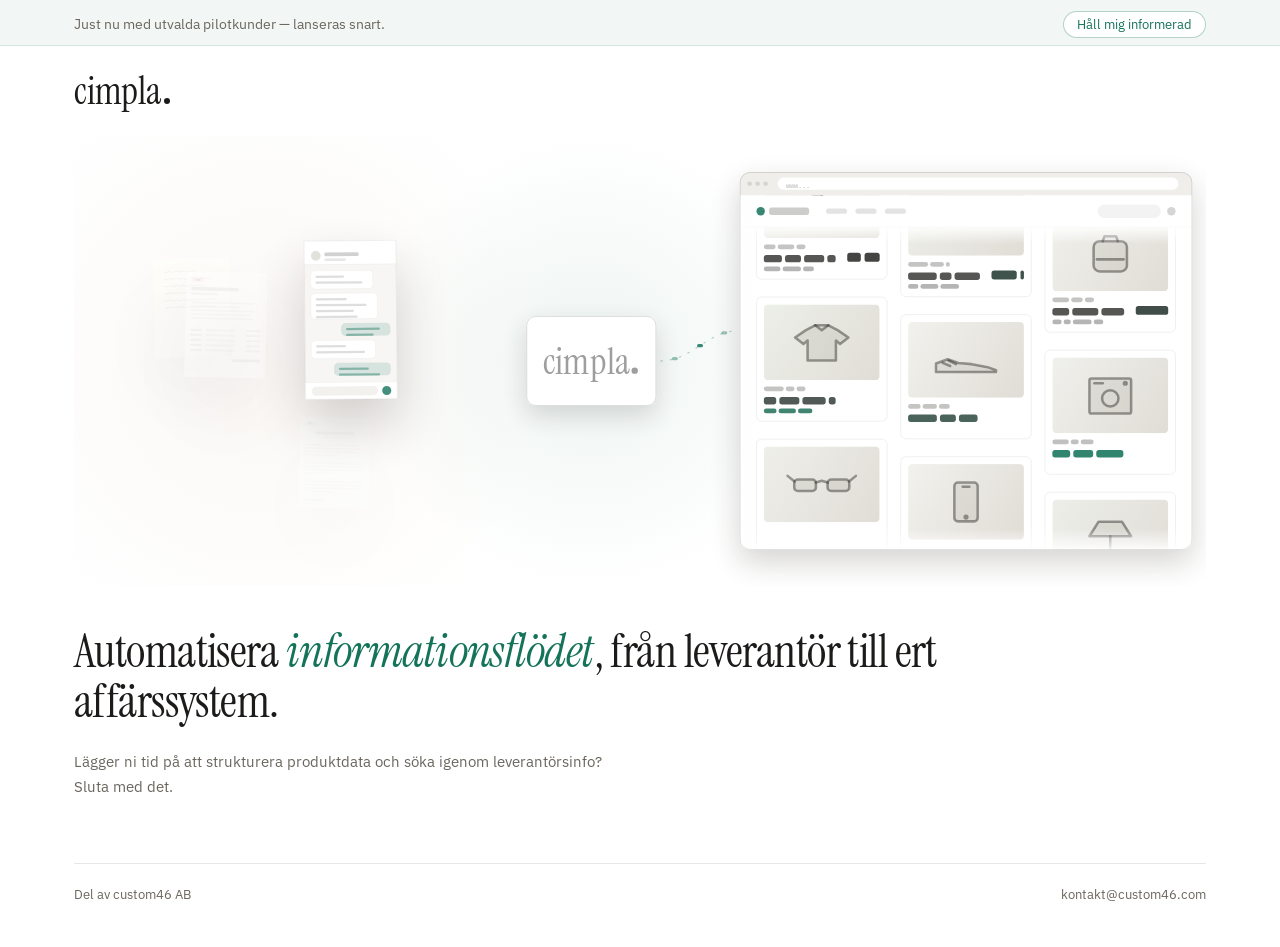
==== index.html @ 48baf06d "Underrubriken 10 % mindre 17 -> 15,3 px. Regeln ligger på p, men dialogrutans texter har egna storle" ====
<!doctype html>
<html lang="sv">
<head>
<meta charset="utf-8">
<meta name="viewport" content="width=device-width, initial-scale=1">
<title>cimpla</title>
<meta name="description" content="cimpla automatiserar informationsflödet, från leverantör till ert affärssystem. Del av custom46 AB.">
<link rel="canonical" href="https://cimpla.se/">
<link rel="icon" href="favicon.svg" type="image/svg+xml">
<meta name="theme-color" content="#15735A">
<meta property="og:type" content="website">
<meta property="og:site_name" content="cimpla">
<meta property="og:title" content="cimpla">
<meta property="og:description" content="Automatisera informationsflödet, från leverantör till ert affärssystem.">
<meta property="og:url" content="https://cimpla.se/">
<meta property="og:image" content="https://cimpla.se/og.png">
<meta property="og:image:width" content="1200">
<meta property="og:image:height" content="630">
<meta name="twitter:card" content="summary_large_image">
<link rel="stylesheet" href="fonts.css">
<script>
  // en omladdning ska borja hogst upp, inte dar man rakade sta
  if('scrollRestoration' in history) history.scrollRestoration='manual';
  addEventListener('load',function(){ scrollTo(0,0); });
</script>
<style>
  :root{ --ink:#1C1B19; --muted:#6B665E; --green:#15735A; }
  *{box-sizing:border-box}
  body{margin:0;background:#fff;color:var(--ink);
    font-family:"IBM Plex Sans",-apple-system,BlinkMacSystemFont,"Segoe UI",Helvetica,Arial,sans-serif;
    -webkit-font-smoothing:antialiased}
  .wrap{max-width:1180px;margin:0 auto;padding:0 24px}
  nav{display:flex;align-items:baseline;gap:10px;padding:26px 0;font-size:14px}
  nav .dot{display:inline-block;width:6px;height:6px;border-radius:50%;
    background:currentColor;margin-left:3px;vertical-align:baseline}
  nav .name{font-family:"Instrument Serif",Georgia,serif;font-weight:400;
    font-size:38px;letter-spacing:-.005em;line-height:1;
    white-space:nowrap}   /* punkten far aldrig hamna pa egen rad */
  .band{position:relative;width:100%;height:clamp(340px,50vh,540px)}
  canvas{display:block;width:100%;height:100%}
  .copy{padding:40px 0 64px;max-width:900px}
  footer{display:flex;flex-wrap:wrap;gap:12px 16px;align-items:baseline;
    border-top:1px solid rgba(28,27,25,.10);padding:22px 0 44px;
    font-size:13px;color:var(--muted)}
  footer a{color:var(--muted);text-decoration:none;margin-left:auto}
  footer a:hover{color:var(--ink)}
  h1{font-family:"Instrument Serif",Georgia,serif;font-weight:400;
    font-size:clamp(29px,4.3vw,47px);line-height:1.08;letter-spacing:-.012em;margin:0 0 22px}
  h1 em{font-style:italic;color:var(--green)}
  p{margin:0;color:var(--muted);font-size:15.3px;line-height:1.65;max-width:560px}

  /* pilotbanner */
  .banner{background:rgba(21,115,90,.055);border-bottom:1px solid rgba(21,115,90,.13)}
  .banner-in{display:flex;align-items:center;gap:9px 14px;flex-wrap:wrap;
    padding-top:10.5px;padding-bottom:7px;font-size:13.5px;color:var(--muted)}
  .ghost{margin-left:auto;font:inherit;font-size:13px;line-height:1;cursor:pointer;
    border:1px solid rgba(21,115,90,.32);background:#fff;color:var(--green);
    padding:6px 13px;border-radius:999px;transition:background .15s,color .15s}
  .ghost:hover{background:var(--green);color:#fff;border-color:var(--green)}

  /* dialogruta */
  dialog{border:none;padding:0;border-radius:13px;color:var(--ink);
    width:min(430px,calc(100% - 32px));box-shadow:0 26px 70px rgba(40,34,26,.26)}
  dialog::backdrop{background:rgba(28,27,25,.40)}
  .modal{padding:28px}
  .modal h2{font-family:"Instrument Serif",Georgia,serif;font-weight:400;
    font-size:28px;line-height:1.15;margin:0 0 8px}
  .lede{font-size:14.5px;margin:0 0 20px}
  .field{margin:0 0 15px}
  .field label{display:block;font-size:13px;color:var(--muted);margin:0 0 6px}
  .field input,.field textarea{width:100%;font:inherit;font-size:15px;color:var(--ink);
    background:#fff;border:1px solid rgba(28,27,25,.20);border-radius:8px;padding:10px 12px}
  .field textarea{resize:vertical;min-height:86px}
  .field input:focus,.field textarea:focus{outline:none;border-color:var(--green);
    box-shadow:0 0 0 3px rgba(21,115,90,.13)}
  .actions{display:flex;align-items:center;gap:14px;margin-top:2px}
  .send{font:inherit;font-size:14.5px;line-height:1;cursor:pointer;border:none;
    background:var(--green);color:#fff;border-radius:999px;padding:12px 22px}
  .send[disabled]{opacity:.55;cursor:default}
  .cancel{font:inherit;font-size:14px;background:none;border:none;color:var(--muted);
    cursor:pointer;padding:6px}
  .cancel:hover{color:var(--ink)}
  .note{font-size:13px;line-height:1.55;color:var(--muted);margin:14px 0 0}
  .note a{color:var(--green)}
  .hp{position:absolute;left:-9999px;width:1px;height:1px;overflow:hidden}
  [hidden]{display:none !important}
</style>
</head>
<body>

<div class="banner">
  <div class="wrap banner-in">
    <span>Just nu med utvalda pilotkunder — lanseras snart.</span>
    <button type="button" class="ghost" data-open>Håll mig informerad</button>
  </div>
</div>

<div class="wrap">
  <nav><span class="name">cimpla<span class="dot"></span></span></nav>
  <div class="band"><canvas id="hero"></canvas></div>
  <div class="copy">
    <h1>Automatisera <em>informationsflödet</em>, från leverantör till ert affärssystem.</h1>
    <p>Lägger ni tid på att strukturera produktdata och söka igenom leverantörsinfo? Sluta med det.</p>
  </div>

  <footer>
    <span>Del av custom46 AB</span>
    <a href="mailto:kontakt@custom46.com">kontakt@custom46.com</a>
  </footer>
</div>

<dialog id="signup" aria-labelledby="signupTitle">
  <div class="modal">
    <h2 id="signupTitle">Håll mig informerad</h2>
    <p class="lede">Lämna din mejladress så hör vi av oss när cimpla öppnar för fler kunder.</p>

    <form id="signupForm" name="pilot" method="POST" data-netlify="true" netlify-honeypot="bot-field">
      <input type="hidden" name="form-name" value="pilot">
      <p class="hp"><label>Lämna tomt <input name="bot-field" tabindex="-1" autocomplete="off"></label></p>

      <div class="field">
        <label for="email">Mejladress</label>
        <input id="email" type="email" name="email" required autocomplete="email"
               placeholder="namn@företaget.se">
      </div>
      <div class="field">
        <label for="message">Något du vill berätta? (valfritt)</label>
        <textarea id="message" name="meddelande" rows="3"
                  placeholder="Vilka system använder ni i dag?"></textarea>
      </div>

      <div class="actions">
        <button type="submit" class="send">Skicka</button>
        <button type="button" class="cancel" data-close>Avbryt</button>
      </div>
      <p class="note" id="signupErr" hidden>
        Det gick inte att skicka just nu. Mejla oss gärna direkt på
        <a href="mailto:kontakt@custom46.com">kontakt@custom46.com</a>.
      </p>
    </form>

    <div id="signupDone" hidden>
      <p class="lede">Tack — vi hör av oss.</p>
      <div class="actions"><button type="button" class="send" data-close>Stäng</button></div>
    </div>
  </div>
</dialog>

<script>
(function(){
  var dlg=document.getElementById('signup'),
      form=document.getElementById('signupForm'),
      done=document.getElementById('signupDone'),
      err=document.getElementById('signupErr'),
      send=form.querySelector('.send');

  function open(){
    if(dlg.showModal) dlg.showModal(); else dlg.setAttribute('open','');
    var e=document.getElementById('email'); if(e) e.focus();
  }
  function close(){ if(dlg.close) dlg.close(); else dlg.removeAttribute('open'); }

  [].forEach.call(document.querySelectorAll('[data-open]'),function(b){
    b.addEventListener('click',open);
  });
  [].forEach.call(document.querySelectorAll('[data-close]'),function(b){
    b.addEventListener('click',close);
  });
  // klick utanfor rutan stanger
  dlg.addEventListener('click',function(ev){ if(ev.target===dlg) close(); });

  form.addEventListener('submit',function(ev){
    if(!form.reportValidity()) return;      // webblasarens egen validering styr
    ev.preventDefault();
    err.hidden=true; send.disabled=true; send.textContent='Skickar…';
    fetch('/',{
      method:'POST',
      headers:{'Content-Type':'application/x-www-form-urlencoded'},
      body:new URLSearchParams(new FormData(form)).toString()
    }).then(function(r){
      if(!r.ok) throw new Error(r.status);
      form.hidden=true; done.hidden=false;
    })['catch'](function(){
      send.disabled=false; send.textContent='Skicka'; err.hidden=false;
    });
  });
})();
</script>

<script>
(function(){
  var cv=document.getElementById('hero'), ctx=cv.getContext('2d');
  var reduce=matchMedia('(prefers-reduced-motion: reduce)').matches;

  // ---------- installningar ----------
  var DOC_SET=[0,1,2,3,4];   // vilka dokumenttyper som roterar i vanstra flodet
  var CYCLE=5.6;             // sekunder per dokument i en slot
  var SLOTS=4;               // antal dokumentplatser i vanstra flodet
  var SCROLL=38;             // e-handelsvyns scrollfart, designenheter per sekund
  var DESIGN=430;            // e-handelsvyns designbredd i enheter

  // ---------- smaverktyg ----------
  var SANS='"IBM Plex Sans",system-ui,sans-serif';
  var MONO='"IBM Plex Mono",ui-monospace,Menlo,monospace';
  var SERIF='"Instrument Serif",Georgia,serif';
  function lerp(a,b,t){return a+(b-a)*t;}
  function clamp01(t){return t<0?0:t>1?1:t;}
  function easeOut(t){return 1-Math.pow(1-t,3);}
  function hash(n,s){var x=Math.sin(n*127.1+s*311.7)*43758.5453;return x-Math.floor(x);}
  function g(a){return 'rgba(21,115,90,'+a+')';}
  function ink(a){return 'rgba(28,27,25,'+a+')';}
  function rr(c,x,y,w,h,r){
    r=Math.min(r,Math.abs(w)/2,Math.abs(h)/2);
    c.beginPath(); c.moveTo(x+r,y);
    c.arcTo(x+w,y,x+w,y+h,r); c.arcTo(x+w,y+h,x,y+h,r);
    c.arcTo(x,y+h,x,y,r); c.arcTo(x,y,x+w,y,r); c.closePath();
  }
  function bar(c,x,y,w,h,col){ rr(c,x,y,w,h,Math.min(h/2,2.5)); c.fillStyle=col; c.fill(); }
  function T(c,s,x,y,size,weight,col,align,face){
    c.font=(weight?weight+' ':'')+size.toFixed(2)+'px '+(face||SANS);
    c.textAlign=align||'left'; c.textBaseline='alphabetic';
    c.fillStyle=col; c.fillText(s,x,y);
  }
  // punkt pa en kubisk bezier
  function bez(p,x0,y0,x1,y1,x2,y2,x3,y3){
    var m=1-p, a=m*m*m, b=3*m*m*p, c=3*m*p*p, d=p*p*p;
    return {x:a*x0+b*x1+c*x2+d*x3, y:a*y0+b*y1+c*y2+d*y3};
  }

  var W,H,DPR,VW,OX,docCX,docH,docSX,docSY,box,br,scale,chU,cols;

  // ---------- dokumenttyper (vanstra flodet) ----------
  // Abstrakta ark, ingen lasbar text. Badgen ar det enda som namnger formatet.
  var DOCS=[
    {t:0,lw:210,lh:272,fit:1.00,tint:'#FFFFFF',skew:0    },  // pdf
    {t:1,lw:264,lh:186,fit:0.74,tint:'#FFFFFF',skew:0    },  // kalkylblad
    {t:2,lw:210,lh:272,fit:1.00,tint:'#FFFFFF',skew:0    },  // textdokument
    {t:3,lw:206,lh:266,fit:0.98,tint:'#FCFBF5',skew:0.028},  // skannat ark
    {t:4,lw:172,lh:296,fit:1.00,tint:'#F7F6F4',skew:0    }   // chatt
  ];
  // var pa arket varden plockas ut (andel av hojden)
  var ANCHORS=[0.34,0.52,0.70];

  function badge(c,x,y,txt,r,gr,b){
    rr(c,x,y,32,14,3); c.fillStyle='rgba('+r+','+gr+','+b+',.12)'; c.fill();
    T(c,txt,x+16,y+10,7.2,'700','rgba('+r+','+gr+','+b+',.85)','center');
  }

  function drawPdf(c,d){
    var lw=d.lw;
    badge(c,14,14,'PDF',176,62,52);
    bar(c,14,40,lw*0.58,9,ink(.22));
    bar(c,14,55,lw*0.34,6,ink(.13));
    for(var i=0;i<5;i++) bar(c,14,78+i*10,(lw-28)*(0.66+0.30*hash(i,1)),4.2,ink(.10));
    c.strokeStyle=ink(.12); c.lineWidth=0.7;
    c.beginPath(); c.moveTo(14,138); c.lineTo(lw-14,138); c.stroke();
    for(var r=0;r<5;r++){
      var y=148+r*13;
      bar(c,14,y,30,5,ink(.16));
      bar(c,54,y,lw*0.36,5,ink(.10));
      bar(c,lw-52,y,38,5,ink(.13));
    }
    bar(c,lw-86,224,72,7,ink(.18));
  }

  function drawSheet(c,d){
    var lw=d.lw, lh=d.lh, gut=14, top=26, rowH=16;
    badge(c,lw-46,8,'XLS',24,110,70);
    c.fillStyle='#F4F3F0'; c.fillRect(0,top-12,lw,12); c.fillRect(0,top-12,gut,lh);
    var colX=[gut,gut+56,gut+118,gut+172,lw];
    c.fillStyle=g('.07'); c.fillRect(gut,top,lw-gut,rowH);
    c.strokeStyle=ink(.10); c.lineWidth=0.5;
    for(var v=0;v<colX.length;v++){ c.beginPath(); c.moveTo(colX[v]+0.25,top-12); c.lineTo(colX[v]+0.25,lh); c.stroke(); }
    var rows=Math.ceil((lh-top)/rowH);
    for(var r=0;r<=rows;r++){
      var y=top+r*rowH;
      c.beginPath(); c.moveTo(0,y+0.25); c.lineTo(lw,y+0.25); c.stroke();
    }
    for(var h=0;h<4;h++) bar(c,colX[h]+5,top+5.5,Math.min(34,colX[h+1]-colX[h]-12),5,g('.45'));
    for(var s=0;s<rows-1;s++){
      var yy=top+(s+1)*rowH+5.5;
      if(yy>lh-8) break;
      bar(c,colX[0]+5,yy,40,5,ink(.20));
      bar(c,colX[1]+5,yy,(colX[2]-colX[1]-14)*(0.62+0.34*hash(s,2)),5,ink(.13));
      bar(c,colX[3]-22,yy,16,5,ink(.18));
      bar(c,colX[4]-46,yy,34,5,ink(.12));
    }
  }

  function drawWord(c,d){
    var lw=d.lw;
    badge(c,14,14,'DOC',52,92,150);
    bar(c,(lw-118)/2,44,118,9,ink(.22));
    bar(c,(lw-70)/2,58,70,5,ink(.11));
    for(var p=0;p<3;p++){
      var y0=82+p*54;
      for(var i=0;i<4;i++){
        var w=(lw-28)*(i===3?0.44+0.2*hash(p*4+i,5):0.88+0.1*hash(p*4+i,4));
        bar(c,14,y0+i*10,w,4.2,ink(.11));
      }
    }
    bar(c,14,244,lw*0.30,5,ink(.14));
  }

  function drawScan(c,d){
    var lw=d.lw, lh=d.lh;
    c.strokeStyle='rgba(90,120,140,.18)'; c.lineWidth=0.6;
    for(var y=44;y<lh-16;y+=19){ c.beginPath(); c.moveTo(14,y+0.3); c.lineTo(lw-14,y+0.3); c.stroke(); }
    c.strokeStyle='rgba(190,90,80,.20)';
    c.beginPath(); c.moveTo(26,0); c.lineTo(26,lh); c.stroke();
    // handskrivna slingor
    c.strokeStyle='rgba(30,45,70,.52)'; c.lineWidth=1.5; c.lineCap='round';
    for(var l=0;l<6;l++){
      var yy=40+l*19, x=32, end=x+(lw-66)*(0.42+0.52*hash(l,7));
      c.beginPath(); c.moveTo(x,yy-4);
      for(var s=0;x+s<end;s+=9){
        var up=(s/9)%2?-6:-1;
        c.quadraticCurveTo(x+s+4.5,yy-4+up,x+s+9,yy-4+(hash(l*9+s,8)-0.5)*3);
      }
      c.stroke();
    }
    c.lineWidth=1; c.lineCap='butt';
    // vikt horn
    c.fillStyle='rgba(40,34,24,.08)';
    c.beginPath(); c.moveTo(lw-26,lh); c.lineTo(lw,lh-26); c.lineTo(lw,lh); c.closePath(); c.fill();
    // fotoljus
    var pg=c.createLinearGradient(0,0,lw,lh);
    pg.addColorStop(0,'rgba(255,255,255,.30)');
    pg.addColorStop(0.55,'rgba(255,255,255,0)');
    pg.addColorStop(1,'rgba(40,34,24,.10)');
    c.fillStyle=pg; c.fillRect(0,0,lw,lh);
  }

  function drawChat(c,d){
    var lw=d.lw, lh=d.lh;
    c.fillStyle='#FFFFFF'; c.fillRect(0,0,lw,44);
    c.strokeStyle=ink(.10); c.lineWidth=0.6;
    c.beginPath(); c.moveTo(0,44.3); c.lineTo(lw,44.3); c.stroke();
    c.beginPath(); c.arc(22,28,9,0,6.2832); c.fillStyle='#E3E1DC'; c.fill();
    bar(c,38,22,64,7,ink(.20)); bar(c,38,33,40,5,ink(.10));
    function bub(x,y,w,h,mine){
      rr(c,x,y,w,h,8); c.fillStyle=mine?'rgba(21,115,90,.14)':'#FFFFFF'; c.fill();
      if(!mine){ c.strokeStyle=ink(.09); c.lineWidth=0.7; c.stroke(); }
      var n=Math.max(1,Math.floor(h/12));
      for(var i=0;i<n;i++)
        bar(c,x+9,y+9+i*11,(w-22)*(0.55+0.4*hash(x+i,9)),4.2,mine?g('.42'):ink(.14));
    }
    bub(12,56,116,34,false);
    bub(12,98,124,48,false);
    bub(lw-104,154,92,24,true);
    bub(12,186,120,34,false);
    bub(lw-118,228,106,24,true);
    c.fillStyle='#FFFFFF'; c.fillRect(0,lh-32,lw,32);
    c.strokeStyle=ink(.10);
    c.beginPath(); c.moveTo(0,lh-31.7); c.lineTo(lw,lh-31.7); c.stroke();
    rr(c,12,lh-24,lw-48,17,8.5); c.fillStyle='#F2F1EE'; c.fill();
    c.beginPath(); c.arc(lw-20,lh-15.5,8.5,0,6.2832); c.fillStyle=g('.80'); c.fill();
  }

  var PAINT=[drawPdf,drawSheet,drawWord,drawScan,drawChat];

  // ---------- enkla produktbilder i butiken ----------
  // Medvetet blandat sortiment, inte bara sport och klader.
  var KINDS=18;
  // Steget 7 ar relativt primt med 18, sa tva kort under varandra i samma
  // kolumn far aldrig samma produkt. SEQ blandar ordningen sa att det inte
  // heller syns som en rullande sekvens.
  var SEQ=[0,9,4,13,7,16,2,11,5,14,1,10,6,15,3,12,8,17];
  function productKind(n,c){ return SEQ[((n*7+c*3)%KINDS+KINDS)%KINDS]; }
  function drawProduct(c,kind,x,y,w,h){
    function X(n){return x+n*w;}
    function Y(n){return y+n*h;}
    var s=Math.min(w,h);
    c.save();
    c.strokeStyle=ink(.42); c.fillStyle=ink(.07);
    c.lineWidth=Math.max(0.8,s*0.042); c.lineJoin='round'; c.lineCap='round';
    function path(pts,close,fill){
      c.beginPath(); c.moveTo(X(pts[0]),Y(pts[1]));
      for(var i=2;i<pts.length;i+=2) c.lineTo(X(pts[i]),Y(pts[i+1]));
      if(close) c.closePath();
      if(fill) c.fill();
      c.stroke();
    }
    function circle(nx,ny,nr){ c.beginPath(); c.arc(X(nx),Y(ny),nr*s,0,6.2832); c.stroke(); }
    function box(nx,ny,nw,nh,r){ rr(c,X(nx),Y(ny),nw*w,nh*h,r*s); c.fill(); c.stroke(); }
    switch(kind){
      case 0: // cykel
        circle(0.24,0.68,0.155); circle(0.76,0.68,0.155);
        path([0.24,0.68, 0.42,0.38, 0.62,0.38, 0.76,0.68]);
        path([0.42,0.38, 0.58,0.68]);
        path([0.37,0.34, 0.48,0.34]);
        path([0.62,0.38, 0.70,0.29, 0.79,0.29]);
        break;
      case 1: // trojja
        path([0.31,0.30, 0.42,0.22, 0.58,0.22, 0.69,0.30, 0.82,0.42, 0.72,0.53,
              0.67,0.47, 0.67,0.80, 0.33,0.80, 0.33,0.47, 0.28,0.53, 0.18,0.42],true,true);
        path([0.42,0.22, 0.50,0.30, 0.58,0.22]);
        break;
      case 2: // sko
        path([0.14,0.70, 0.14,0.56, 0.28,0.49, 0.41,0.55, 0.57,0.57, 0.76,0.62,
              0.86,0.67, 0.86,0.70],true,true);
        path([0.22,0.55, 0.31,0.60]); path([0.29,0.51, 0.38,0.57]);
        break;
      case 3: // elscooter
        circle(0.22,0.74,0.095); circle(0.75,0.74,0.095);
        path([0.22,0.76, 0.70,0.76]);
        path([0.31,0.74, 0.39,0.26]);
        path([0.28,0.26, 0.52,0.26]);
        break;
      case 4: // horlurar
        c.beginPath(); c.arc(X(0.5),Y(0.54),0.27*s,Math.PI,0); c.stroke();
        box(0.15,0.50,0.15,0.28,0.05); box(0.70,0.50,0.15,0.28,0.05);
        break;
      case 5: // stol
        path([0.30,0.56, 0.70,0.56]);
        path([0.63,0.56, 0.58,0.22, 0.43,0.25]);
        path([0.34,0.56, 0.31,0.80]);
        path([0.65,0.56, 0.69,0.80]);
        break;
      case 6: // bordslampa
        path([0.36,0.24, 0.64,0.24, 0.75,0.48, 0.25,0.48],true,true);
        path([0.50,0.48, 0.50,0.74]);
        path([0.35,0.76, 0.65,0.76]);
        break;
      case 7: // borrmaskin
        box(0.22,0.36,0.36,0.20,0.04);
        path([0.58,0.41, 0.79,0.41, 0.79,0.51, 0.58,0.51],true,true);
        path([0.30,0.56, 0.34,0.78, 0.48,0.78, 0.46,0.56]);
        break;
      case 8: // ryggsack
        box(0.30,0.30,0.40,0.50,0.10);
        path([0.41,0.30, 0.43,0.22, 0.57,0.22, 0.59,0.30]);
        path([0.34,0.60, 0.66,0.60]);
        break;
      case 9: // kaffebryggare
        path([0.32,0.22, 0.62,0.22, 0.62,0.50, 0.32,0.50],true,true);
        path([0.36,0.56, 0.68,0.56, 0.64,0.78, 0.40,0.78],true,true);
        path([0.68,0.60, 0.77,0.65, 0.68,0.71]);
        break;
      case 10: // tv
        box(0.16,0.24,0.68,0.40,0.03);
        path([0.50,0.64, 0.50,0.74]);
        path([0.36,0.76, 0.64,0.76]);
        break;
      case 11: // armbandsur
        circle(0.50,0.50,0.185);
        path([0.41,0.33, 0.39,0.17, 0.61,0.17, 0.59,0.33]);
        path([0.41,0.67, 0.39,0.83, 0.61,0.83, 0.59,0.67]);
        path([0.50,0.42, 0.50,0.50, 0.57,0.53]);
        break;
      case 12: // bocker
        box(0.26,0.32,0.12,0.46,0.02);
        box(0.41,0.25,0.13,0.53,0.02);
        box(0.57,0.37,0.11,0.41,0.02);
        break;
      case 13: // krukvaxt
        path([0.37,0.58, 0.63,0.58, 0.59,0.80, 0.41,0.80],true,true);
        path([0.50,0.58, 0.50,0.34]);
        c.beginPath();
        c.moveTo(X(0.50),Y(0.44));
        c.quadraticCurveTo(X(0.28),Y(0.40),X(0.34),Y(0.24)); c.stroke();
        c.beginPath();
        c.moveTo(X(0.50),Y(0.40));
        c.quadraticCurveTo(X(0.72),Y(0.36),X(0.66),Y(0.20)); c.stroke();
        break;
      case 14: // kastrull
        path([0.31,0.42, 0.69,0.42, 0.65,0.72, 0.35,0.72],true,true);
        path([0.69,0.47, 0.83,0.45]);
        path([0.27,0.40, 0.73,0.40]);
        path([0.50,0.40, 0.50,0.32]);
        break;
      case 15: // mobiltelefon
        box(0.36,0.18,0.28,0.64,0.06);
        path([0.46,0.25, 0.54,0.25]);
        circle(0.50,0.75,0.022);
        break;
      case 16: // tvattmaskin
        box(0.25,0.22,0.50,0.58,0.03);
        circle(0.50,0.55,0.135);
        path([0.31,0.30, 0.41,0.30]);
        circle(0.68,0.30,0.022);
        break;
      default: // solglasogon
        box(0.17,0.42,0.26,0.19,0.06);
        box(0.57,0.42,0.26,0.19,0.06);
        path([0.43,0.47, 0.50,0.44, 0.57,0.47]);
        path([0.17,0.45, 0.09,0.36]);
        path([0.83,0.45, 0.91,0.36]);
    }
    c.restore();
  }

  // ---------- layout ----------
  // Zonerna forhaller sig ungefar 2 / 1 / 3 i bredd: dokumenten, boxen, butiken.
  //
  // Pa smal skarm KRYMPER vi inte kompositionen. Vi ritar den i en virtuell
  // bredd VW som ar bredare an duken, centrerar den och later kanterna beskaras
  // -- samma vy som pa webben, bara med mindre av den synlig. Zonerna dras
  // samtidigt nagot mot mitten sa att mer av flodet ryms innanfor snittet.
  var VBASE=900;      // over den har bredden sker ingen beskarning
  var VZOOM=1.38;     // hur mycket storre kompositionen ritas nar det ar som smalast
  var VPULL=0.10;     // hur hart zonerna dras mot mitten da

  function layout(){
    var t=clamp01((VBASE-W)/525);
    var zoom=lerp(1,VZOOM,t);
    VW=W*zoom; OX=(VW-W)/2;
    var sq=VPULL*t, cx=VW/2;
    function pull(x){ return cx+(x-cx)*(1-sq); }

    docH  = H*0.36;
    docCX = pull(VW*0.165);
    docSX = VW*0.080*(1-sq);   // hur brett dokumenten sprids i sidled
    docSY = H*0.24;            // ... och i hojdled
    var bw=VW*0.115, bh=H*0.20;
    box={w:bw,h:bh,x:pull(VW*0.457)-bw/2,y:(H-bh)/2};
    var brw=VW*0.400, brh=H*0.84;
    br={x:pull(VW-brw/2-VW*0.012)-brw/2, y:(H-brh)/2, w:brw, h:brh,
        chrome:Math.max(15,brh*0.062)};
    scale=br.w/DESIGN;
    chU=(br.h-br.chrome)/scale;
    cols=br.w>320?3:2;
  }
  function resize(){
    DPR=Math.min(window.devicePixelRatio||1,2);
    var r=cv.getBoundingClientRect(); W=r.width; H=r.height;
    cv.width=Math.round(W*DPR); cv.height=Math.round(H*DPR);
    ctx.setTransform(DPR,0,0,DPR,0,0); layout();
  }

  // ---------- bakgrund ----------
  function bg(){
    ctx.fillStyle='#FFFFFF'; ctx.fillRect(0,0,VW,H);
    var g1=ctx.createRadialGradient(docCX,H*0.5,0,docCX,H*0.5,VW*0.26);
    g1.addColorStop(0,'rgba(168,112,66,.050)'); g1.addColorStop(1,'rgba(168,112,66,0)');
    ctx.fillStyle=g1; ctx.fillRect(0,0,VW,H);
    var g2=ctx.createRadialGradient(box.x+box.w/2,H*0.5,0,box.x+box.w/2,H*0.5,VW*0.20);
    g2.addColorStop(0,'rgba(21,115,90,.075)'); g2.addColorStop(1,'rgba(21,115,90,0)');
    ctx.fillStyle=g2; ctx.fillRect(0,0,VW,H);
  }

  // ---------- vanster: dokumentens livscykel ----------
  // u 0..1: 0-.20 poppar upp, .20-.74 varden extraheras, .74-1 krymper bort
  // Varje plats har EGEN periodlangd, inte bara egen fas -- med samma period
  // foljde dokumenten varandra i jamn takt for alltid. Olika perioder gor att
  // de driver isar och aldrig gar i takt.
  var PER=[1.00,1.31,0.84,1.15], OFF=[0.00,0.41,0.73,0.22];
  function slotState(i,t){
    var raw=t/(CYCLE*PER[i%4]) + OFF[i%4];
    var u=raw-Math.floor(raw), lap=Math.floor(raw);
    var idx=((i+lap*SLOTS)%DOC_SET.length+DOC_SET.length)%DOC_SET.length;
    var def=DOCS[DOC_SET[idx]], seed=i*31+lap*7;
    var inn=clamp01(u/0.20), out=clamp01((u-0.74)/0.26);
    var s=lerp(0.52,1,easeOut(inn))*lerp(1,0.46,out*out);
    return {
      def:def, u:u, s:s, seed:seed,
      a:Math.min(clamp01(u/0.10),1-out),
      x:docCX+(hash(seed,1)-0.5)*2*docSX,
      y:H*0.5+(hash(seed,2)-0.5)*2*docSY+Math.sin(t*0.5+i*2)*3,
      rot:(hash(seed,3)-0.5)*0.13*(1-inn*0.6),
      ex:clamp01((u-0.20)/0.10)*(1-clamp01((u-0.70)/0.06)),
      lift:lerp(16,0,easeOut(inn))
    };
  }

  function drawDoc(st){
    if(st.a<=0.012) return;
    var def=st.def, k=(docH*def.fit/def.lh)*st.s;
    ctx.save();
    ctx.globalAlpha=st.a;
    ctx.translate(st.x,st.y+st.lift);
    ctx.rotate(st.rot+def.skew);
    ctx.scale(k,k);
    ctx.translate(-def.lw/2,-def.lh/2);

    ctx.save();
    ctx.shadowColor='rgba(38,32,24,.20)'; ctx.shadowBlur=28/k; ctx.shadowOffsetY=14/k;
    ctx.fillStyle=def.tint; ctx.fillRect(0,0,def.lw,def.lh);
    ctx.restore();
    ctx.fillStyle=def.tint; ctx.fillRect(0,0,def.lw,def.lh);

    ctx.save();
    ctx.beginPath(); ctx.rect(0,0,def.lw,def.lh); ctx.clip();
    PAINT[def.t](ctx,def);
    ctx.restore();
    ctx.strokeStyle=ink(.13); ctx.lineWidth=0.8;
    ctx.strokeRect(0.4,0.4,def.lw-0.8,def.lh-0.8);

    // markerade varden
    if(st.ex>0){
      for(var i=0;i<ANCHORS.length;i++){
        var pop=clamp01((st.ex-i*0.12)/0.22);
        if(pop<=0) continue;
        var fy=def.lh*ANCHORS[i], fh=Math.max(10,def.lh*0.052),
            fx=def.lw*0.10, fw=def.lw*(0.52+0.22*hash(st.seed+i,4));
        var sc=lerp(1.06,1,pop);
        ctx.save();
        ctx.translate(fx+fw/2,fy); ctx.scale(sc,sc);
        rr(ctx,-fw/2,-fh/2,fw,fh,2);
        ctx.fillStyle=g((0.09*pop).toFixed(3)); ctx.fill();
        ctx.strokeStyle=g((0.60*pop).toFixed(3)); ctx.lineWidth=1; ctx.stroke();
        ctx.restore();
      }
    }
    ctx.restore();
  }

  // ---------- pulserande streck: dokument -> box ----------
  function drawExtraction(t,states){
    var bx=box.x, by=box.y;
    for(var s=0;s<states.length;s++){
      var st=states[s];
      if(st.ex<=0.01||st.a<=0.05) continue;
      var def=st.def, k=(docH*def.fit/def.lh)*st.s;
      var x0=st.x+def.lw*k*0.46;
      for(var i=0;i<ANCHORS.length;i++){
        var pop=clamp01((st.ex-i*0.12)/0.22);
        if(pop<=0.02) continue;
        var y0=st.y+st.lift+(ANCHORS[i]-0.5)*def.lh*k;
        var y3=by+box.h*(0.30+0.18*i)+Math.sin(t*0.6+i)*2;
        var x1=lerp(x0,bx,0.42), x2=lerp(x0,bx,0.62);
        ctx.save();
        ctx.setLineDash([2.5,7]); ctx.lineDashOffset=-(t*64+i*5);
        ctx.strokeStyle=g((0.30*pop*st.a).toFixed(3)); ctx.lineWidth=1;
        ctx.beginPath(); ctx.moveTo(x0,y0);
        ctx.bezierCurveTo(x1,y0,x2,y3,bx-1,y3); ctx.stroke();
        ctx.restore();
        for(var d=0;d<2;d++){
          var pp=(t*0.42+i*0.31+d*0.5+s*0.17)%1;
          var pt=bez(pp,x0,y0,x1,y0,x2,y3,bx-1,y3);
          var fade=Math.sin(pp*Math.PI);
          ctx.fillStyle=g((0.85*fade*pop*st.a).toFixed(3));
          rr(ctx,pt.x-2.6,pt.y-1.5,5.2,3,1.5); ctx.fill();
        }
      }
    }
  }

  // ---------- mitten: insamlingsboxen ----------
  function drawBox(t){
    ctx.save();
    ctx.shadowColor='rgba(40,34,26,.16)'; ctx.shadowBlur=24; ctx.shadowOffsetY=10;
    rr(ctx,box.x,box.y,box.w,box.h,9); ctx.fillStyle='#FFFFFF'; ctx.fill();
    ctx.restore();
    rr(ctx,box.x+0.5,box.y+0.5,box.w-1,box.h-1,9);
    ctx.strokeStyle=ink(.14); ctx.lineWidth=1; ctx.stroke();

    // I boxen star bara ordmarket, pulserande. Satt som loggan: punkten i
    // samma farg som texten, inte gron, och vilande PA baslinjen.
    var pad=Math.max(6,box.w*0.10), w=box.w-pad*2;
    ctx.font='400 10px '+SERIF;
    var u10=ctx.measureText('cimpla').width||26;
    var fs=Math.min(box.h*0.42,w/u10*10*0.86);
    var puls=0.5+0.5*Math.sin(t*2.0);
    var dr=Math.max(1.2,fs*0.085);
    ctx.font='400 '+fs.toFixed(2)+'px '+SERIF;
    var tw=ctx.measureText('cimpla').width, total=tw+dr*3.4;
    var tx=box.x+(box.w-total)/2, by=box.y+box.h/2+fs*0.34;
    var a=0.26+0.74*puls, sc=0.975+0.05*puls;
    ctx.save();
    ctx.translate(box.x+box.w/2,box.y+box.h/2);
    ctx.scale(sc,sc);
    ctx.translate(-(box.x+box.w/2),-(box.y+box.h/2));
    T(ctx,'cimpla',tx,by,fs,'400',ink(a.toFixed(3)),'left',SERIF);
    ctx.beginPath(); ctx.arc(tx+tw+dr*1.7,by-dr*0.95,dr,0,6.2832);
    ctx.fillStyle=ink(a.toFixed(3)); ctx.fill();
    ctx.restore();
  }

  // ---------- pulserande nod: box -> e-handelsvy ----------
  function drawNode(t){
    var x0=box.x+box.w, y0=box.y+box.h/2, x3=br.x, y3=br.y+br.h*0.42;
    var x1=lerp(x0,x3,0.45), x2=lerp(x0,x3,0.6);
    ctx.save();
    ctx.setLineDash([2.5,7]); ctx.lineDashOffset=-(t*70);
    ctx.strokeStyle=g('.32'); ctx.lineWidth=1.1;
    ctx.beginPath(); ctx.moveTo(x0+2,y0); ctx.bezierCurveTo(x1,y0,x2,y3,x3-1,y3); ctx.stroke();
    ctx.restore();
    for(var d=0;d<3;d++){
      var pp=(t*0.34+d/3)%1;
      var pt=bez(pp,x0+2,y0,x1,y0,x2,y3,x3-1,y3), fade=Math.sin(pp*Math.PI);
      ctx.fillStyle=g((0.85*fade).toFixed(3));
      rr(ctx,pt.x-3,pt.y-1.7,6,3.4,1.7); ctx.fill();
    }
    return (t*0.34)%1;
  }

  // ---------- hoger: e-handelsvyn ----------
  // varje falt far sin egen lilla forskjutning sa att de inte dyker upp samtidigt
  function thr(base,n,c2,slot){ return base+(hash(n*7+c2*3+slot,13)-0.5)*0.12; }
  // Faltet POPPAR upp fardigt, gront, och tonar sedan over till graft.
  // Staplarna ar ordblock sa att raden last som text och inte som en matare.
  function fld(c,x,y,w,h,p,t0,base,seed,right){
    if(p<=t0) return;
    var d=p-t0;
    var a=clamp01(d/0.020);                       // snabb intoning
    var s=lerp(1.16,1,easeOut(clamp01(d/0.055))); // liten overskjutning
    var fade=clamp01((d-0.05)/0.24);              // gron -> graft
    var col='rgba('+Math.round(lerp(21,28,fade))+','+Math.round(lerp(115,27,fade))+','
      +Math.round(lerp(90,25,fade))+','+(lerp(0.88,base,fade)*a).toFixed(3)+')';
    var cy=y+h/2;
    c.save();
    c.translate(right?x+w:x,cy); c.scale(s,s); c.translate(right?-(x+w):-x,-cy);
    var gap=Math.max(1.5,h*0.42), pos=0, k=0;
    while(pos<w-0.5&&k<16){
      var ww=Math.min(w-pos,h*(1.5+2.8*hash(seed+k*13,17)));
      bar(c,x+pos,y,ww,h,col);
      pos+=ww+gap; k++;
    }
    c.restore();
  }

  function drawShop(t,arrive){
    var ch=br.chrome;
    ctx.save();
    ctx.shadowColor='rgba(40,34,26,.20)'; ctx.shadowBlur=30; ctx.shadowOffsetY=12;
    rr(ctx,br.x,br.y,br.w,br.h,10); ctx.fillStyle='#FFFFFF'; ctx.fill();
    ctx.restore();

    ctx.save();
    rr(ctx,br.x,br.y,br.w,br.h,10); ctx.clip();
    ctx.fillStyle='#EFEEEB'; ctx.fillRect(br.x,br.y,br.w,ch);
    for(var i=0;i<3;i++){
      ctx.beginPath(); ctx.arc(br.x+10+i*8,br.y+ch/2,2.2,0,6.2832);
      ctx.fillStyle='#D6D4CF'; ctx.fill();
    }
    rr(ctx,br.x+38,br.y+ch*0.24,br.w-52,ch*0.52,ch*0.26);
    ctx.fillStyle='#FFFFFF'; ctx.fill();
    T(ctx,'www...',br.x+46,br.y+ch*0.70,Math.min(7,ch*0.42),'',ink(.34),'left',MONO);

    var cx=br.x, cy=br.y+ch, cw=br.w, chh=br.h-ch;
    ctx.save();
    ctx.beginPath(); ctx.rect(cx,cy,cw,chh); ctx.clip();
    ctx.translate(cx,cy); ctx.scale(scale,scale);

    var headU=30, pad=16, gap=13;
    var cardW=(DESIGN-pad*2-gap*(cols-1))/cols;
    var imgH=cardW*0.58;
    var cardH=imgH+46;
    var rowH=cardH+17;

    // varje kolumn scrollar i sin egen takt, som dessutom varierar langsamt.
    // sc ar integralen av farten, sa rorelsen blir alltid framat.
    var MULT=[1.00,0.72,1.21], AMP=[0.20,0.32,0.15], WOB=[0.29,0.44,0.21];
    for(var c2=0;c2<cols;c2++){
      var m=MULT[c2%3], am=AMP[c2%3], wv=WOB[c2%3];
      var sc=SCROLL*(m*t+am*(1-Math.cos(t*wv))/wv);
      var x=pad+c2*(cardW+gap);
      var first=Math.floor((sc-headU)/rowH)-1;
      for(var n=first;n<first+Math.ceil(chU/rowH)+3;n++){
        if(n<0) continue;
        var y=headU+8+n*rowH-sc;
        if(y>chU+4||y+cardH<headU-4) continue;
        // p loper fran "hela kortet ar synligt nerifran" till "kortets topp nar
        // sidhuvudet". Mattes fran kortets TOPP hann falten poppa medan de annu
        // lag under nederkanten -- kortet kom in halvifyllt.
        var p=clamp01((chU-cardH-y)/Math.max(1,chU-cardH-headU));

        rr(ctx,x,y,cardW,cardH,5);
        ctx.fillStyle='#FFFFFF'; ctx.fill();
        ctx.strokeStyle=ink(.09); ctx.lineWidth=0.7; ctx.stroke();

        // bild — ligger pa plats direkt, ingen ifyllningseffekt
        var ix=x+7, iy=y+7, iw=cardW-14, seed=hash(n*3+c2,11);
        ctx.save();
        rr(ctx,ix,iy,iw,imgH,4); ctx.clip();
        var ig=ctx.createLinearGradient(ix,iy,ix+iw,iy+imgH);
        ig.addColorStop(0,'rgb('+Math.round(lerp(243,236,seed))+','
          +Math.round(lerp(242,238,seed))+','+Math.round(lerp(238,232,seed))+')');
        ig.addColorStop(1,'rgb(224,221,214)');
        ctx.fillStyle=ig; ctx.fillRect(ix,iy,iw,imgH);
        ctx.restore();
        drawProduct(ctx,productKind(n,c2),ix+iw*0.14,iy+imgH*0.10,iw*0.72,imgH*0.80);

        // tre falt till vanster, priset till hoger
        var ty=y+imgH+13, sd=n*17+c2*5;
        fld(ctx,ix,ty,    iw*0.36,4.5,p,thr(0.12,n,c2,1),0.26,sd);      // kategori
        fld(ctx,ix,ty+10, iw*0.62,7,  p,thr(0.34,n,c2,2),0.74,sd+40);   // artikelnamn
        fld(ctx,ix,ty+21, iw*0.44,4.5,p,thr(0.56,n,c2,3),0.32,sd+80);   // variant
        fld(ctx,ix+iw*0.72,ty+8,iw*0.28,8.5,p,thr(0.76,n,c2,4),0.82,sd+120,true); // pris
      }
    }

    // fast sidhuvud ovanpa
    ctx.fillStyle='#FFFFFF'; ctx.fillRect(0,0,DESIGN,headU);
    ctx.beginPath(); ctx.arc(pad+4,headU/2,4,0,6.2832); ctx.fillStyle=g('.85'); ctx.fill();
    bar(ctx,pad+12,headU/2-3.5,38,7,ink(.22));
    for(var nb=0;nb<3;nb++) bar(ctx,pad+66+nb*28,headU/2-2.5,20,5,ink(.12));
    rr(ctx,DESIGN-pad-74,headU/2-6.5,60,13,6.5); ctx.fillStyle=ink(.05); ctx.fill();
    ctx.beginPath(); ctx.arc(DESIGN-pad-4,headU/2,4,0,6.2832); ctx.fillStyle=ink(.18); ctx.fill();
    ctx.strokeStyle=ink(.10); ctx.lineWidth=0.7;
    ctx.beginPath(); ctx.moveTo(0,headU+0.35); ctx.lineTo(DESIGN,headU+0.35); ctx.stroke();
    var tf=ctx.createLinearGradient(0,headU,0,headU+16);
    tf.addColorStop(0,'rgba(255,255,255,.9)'); tf.addColorStop(1,'rgba(255,255,255,0)');
    ctx.fillStyle=tf; ctx.fillRect(0,headU,DESIGN,16);
    var bf=ctx.createLinearGradient(0,chU-20,0,chU);
    bf.addColorStop(0,'rgba(255,255,255,0)'); bf.addColorStop(1,'rgba(255,255,255,.92)');
    ctx.fillStyle=bf; ctx.fillRect(0,chU-20,DESIGN,20);
    ctx.restore();

    var pulse=Math.pow(Math.sin(arrive*Math.PI),6);
    if(pulse>0.01){
      var eg=ctx.createLinearGradient(br.x,0,br.x+br.w*0.16,0);
      eg.addColorStop(0,g((0.16*pulse).toFixed(3))); eg.addColorStop(1,g('0'));
      ctx.fillStyle=eg; ctx.fillRect(br.x,br.y+ch,br.w*0.16,br.h-ch);
    }
    ctx.restore();

    rr(ctx,br.x+0.5,br.y+0.5,br.w-1,br.h-1,10);
    ctx.strokeStyle=ink(.13); ctx.lineWidth=1; ctx.stroke();
  }

  // ---------- loop ----------
  function frame(now){
    var t=reduce?9.2:now/1000+9.2;
    ctx.save();
    ctx.translate(-OX,0);          // centrera den virtuella vyn, beskar kanterna
    bg();
    var states=[];
    for(var i=0;i<SLOTS;i++) states.push(slotState(i,t));
    drawExtraction(t,states);
    states.slice().sort(function(a,b){return a.s-b.s;}).forEach(drawDoc);
    drawBox(t);
    var arrive=drawNode(t);
    drawShop(t,arrive);
    ctx.restore();
    if(!reduce) requestAnimationFrame(frame);
  }

  addEventListener('resize',resize);
  resize();
  if(document.fonts&&document.fonts.ready) document.fonts.ready.then(resize);
  requestAnimationFrame(frame);
})();
</script>
</body>
</html>
---- fonts.css ----
@font-face {
  font-family: 'Caveat';
  font-style: normal;
  font-weight: 400;
  font-display: swap;
  src: url(fonts/Caveat-400-normal-latin-ext.woff2) format('woff2');
  unicode-range: U+0100-02BA, U+02BD-02C5, U+02C7-02CC, U+02CE-02D7, U+02DD-02FF, U+0304, U+0308, U+0329, U+1D00-1DBF, U+1E00-1E9F, U+1EF2-1EFF, U+2020, U+20A0-20AB, U+20AD-20C0, U+2113, U+2C60-2C7F, U+A720-A7FF;
}
@font-face {
  font-family: 'Caveat';
  font-style: normal;
  font-weight: 400;
  font-display: swap;
  src: url(fonts/Caveat-400-normal-latin.woff2) format('woff2');
  unicode-range: U+0000-00FF, U+0131, U+0152-0153, U+02BB-02BC, U+02C6, U+02DA, U+02DC, U+0304, U+0308, U+0329, U+2000-206F, U+20AC, U+2122, U+2191, U+2193, U+2212, U+2215, U+FEFF, U+FFFD;
}
@font-face {
  font-family: 'Caveat';
  font-style: normal;
  font-weight: 600;
  font-display: swap;
  src: url(fonts/Caveat-600-normal-latin-ext.woff2) format('woff2');
  unicode-range: U+0100-02BA, U+02BD-02C5, U+02C7-02CC, U+02CE-02D7, U+02DD-02FF, U+0304, U+0308, U+0329, U+1D00-1DBF, U+1E00-1E9F, U+1EF2-1EFF, U+2020, U+20A0-20AB, U+20AD-20C0, U+2113, U+2C60-2C7F, U+A720-A7FF;
}
@font-face {
  font-family: 'Caveat';
  font-style: normal;
  font-weight: 600;
  font-display: swap;
  src: url(fonts/Caveat-600-normal-latin.woff2) format('woff2');
  unicode-range: U+0000-00FF, U+0131, U+0152-0153, U+02BB-02BC, U+02C6, U+02DA, U+02DC, U+0304, U+0308, U+0329, U+2000-206F, U+20AC, U+2122, U+2191, U+2193, U+2212, U+2215, U+FEFF, U+FFFD;
}
@font-face {
  font-family: 'IBM Plex Mono';
  font-style: normal;
  font-weight: 400;
  font-display: swap;
  src: url(fonts/IBMPlexMono-400-normal-latin-ext.woff2) format('woff2');
  unicode-range: U+0100-02BA, U+02BD-02C5, U+02C7-02CC, U+02CE-02D7, U+02DD-02FF, U+0304, U+0308, U+0329, U+1D00-1DBF, U+1E00-1E9F, U+1EF2-1EFF, U+2020, U+20A0-20AB, U+20AD-20C0, U+2113, U+2C60-2C7F, U+A720-A7FF;
}
@font-face {
  font-family: 'IBM Plex Mono';
  font-style: normal;
  font-weight: 400;
  font-display: swap;
  src: url(fonts/IBMPlexMono-400-normal-latin.woff2) format('woff2');
  unicode-range: U+0000-00FF, U+0131, U+0152-0153, U+02BB-02BC, U+02C6, U+02DA, U+02DC, U+0304, U+0308, U+0329, U+2000-206F, U+20AC, U+2122, U+2191, U+2193, U+2212, U+2215, U+FEFF, U+FFFD;
}
@font-face {
  font-family: 'IBM Plex Mono';
  font-style: normal;
  font-weight: 500;
  font-display: swap;
  src: url(fonts/IBMPlexMono-500-normal-latin-ext.woff2) format('woff2');
  unicode-range: U+0100-02BA, U+02BD-02C5, U+02C7-02CC, U+02CE-02D7, U+02DD-02FF, U+0304, U+0308, U+0329, U+1D00-1DBF, U+1E00-1E9F, U+1EF2-1EFF, U+2020, U+20A0-20AB, U+20AD-20C0, U+2113, U+2C60-2C7F, U+A720-A7FF;
}
@font-face {
  font-family: 'IBM Plex Mono';
  font-style: normal;
  font-weight: 500;
  font-display: swap;
  src: url(fonts/IBMPlexMono-500-normal-latin.woff2) format('woff2');
  unicode-range: U+0000-00FF, U+0131, U+0152-0153, U+02BB-02BC, U+02C6, U+02DA, U+02DC, U+0304, U+0308, U+0329, U+2000-206F, U+20AC, U+2122, U+2191, U+2193, U+2212, U+2215, U+FEFF, U+FFFD;
}
@font-face {
  font-family: 'IBM Plex Sans';
  font-style: normal;
  font-weight: 400;
  font-stretch: 100%;
  font-display: swap;
  src: url(fonts/IBMPlexSans-400-normal-latin-ext.woff2) format('woff2');
  unicode-range: U+0100-02BA, U+02BD-02C5, U+02C7-02CC, U+02CE-02D7, U+02DD-02FF, U+0304, U+0308, U+0329, U+1D00-1DBF, U+1E00-1E9F, U+1EF2-1EFF, U+2020, U+20A0-20AB, U+20AD-20C0, U+2113, U+2C60-2C7F, U+A720-A7FF;
}
@font-face {
  font-family: 'IBM Plex Sans';
  font-style: normal;
  font-weight: 400;
  font-stretch: 100%;
  font-display: swap;
  src: url(fonts/IBMPlexSans-400-normal-latin.woff2) format('woff2');
  unicode-range: U+0000-00FF, U+0131, U+0152-0153, U+02BB-02BC, U+02C6, U+02DA, U+02DC, U+0304, U+0308, U+0329, U+2000-206F, U+20AC, U+2122, U+2191, U+2193, U+2212, U+2215, U+FEFF, U+FFFD;
}
@font-face {
  font-family: 'IBM Plex Sans';
  font-style: normal;
  font-weight: 500;
  font-stretch: 100%;
  font-display: swap;
  src: url(fonts/IBMPlexSans-500-normal-latin-ext.woff2) format('woff2');
  unicode-range: U+0100-02BA, U+02BD-02C5, U+02C7-02CC, U+02CE-02D7, U+02DD-02FF, U+0304, U+0308, U+0329, U+1D00-1DBF, U+1E00-1E9F, U+1EF2-1EFF, U+2020, U+20A0-20AB, U+20AD-20C0, U+2113, U+2C60-2C7F, U+A720-A7FF;
}
@font-face {
  font-family: 'IBM Plex Sans';
  font-style: normal;
  font-weight: 500;
  font-stretch: 100%;
  font-display: swap;
  src: url(fonts/IBMPlexSans-500-normal-latin.woff2) format('woff2');
  unicode-range: U+0000-00FF, U+0131, U+0152-0153, U+02BB-02BC, U+02C6, U+02DA, U+02DC, U+0304, U+0308, U+0329, U+2000-206F, U+20AC, U+2122, U+2191, U+2193, U+2212, U+2215, U+FEFF, U+FFFD;
}
@font-face {
  font-family: 'IBM Plex Sans';
  font-style: normal;
  font-weight: 600;
  font-stretch: 100%;
  font-display: swap;
  src: url(fonts/IBMPlexSans-600-normal-latin-ext.woff2) format('woff2');
  unicode-range: U+0100-02BA, U+02BD-02C5, U+02C7-02CC, U+02CE-02D7, U+02DD-02FF, U+0304, U+0308, U+0329, U+1D00-1DBF, U+1E00-1E9F, U+1EF2-1EFF, U+2020, U+20A0-20AB, U+20AD-20C0, U+2113, U+2C60-2C7F, U+A720-A7FF;
}
@font-face {
  font-family: 'IBM Plex Sans';
  font-style: normal;
  font-weight: 600;
  font-stretch: 100%;
  font-display: swap;
  src: url(fonts/IBMPlexSans-600-normal-latin.woff2) format('woff2');
  unicode-range: U+0000-00FF, U+0131, U+0152-0153, U+02BB-02BC, U+02C6, U+02DA, U+02DC, U+0304, U+0308, U+0329, U+2000-206F, U+20AC, U+2122, U+2191, U+2193, U+2212, U+2215, U+FEFF, U+FFFD;
}
@font-face {
  font-family: 'Instrument Serif';
  font-style: italic;
  font-weight: 400;
  font-display: swap;
  src: url(fonts/InstrumentSerif-400-italic-latin-ext.woff2) format('woff2');
  unicode-range: U+0100-02BA, U+02BD-02C5, U+02C7-02CC, U+02CE-02D7, U+02DD-02FF, U+0304, U+0308, U+0329, U+1D00-1DBF, U+1E00-1E9F, U+1EF2-1EFF, U+2020, U+20A0-20AB, U+20AD-20C0, U+2113, U+2C60-2C7F, U+A720-A7FF;
}
@font-face {
  font-family: 'Instrument Serif';
  font-style: italic;
  font-weight: 400;
  font-display: swap;
  src: url(fonts/InstrumentSerif-400-italic-latin.woff2) format('woff2');
  unicode-range: U+0000-00FF, U+0131, U+0152-0153, U+02BB-02BC, U+02C6, U+02DA, U+02DC, U+0304, U+0308, U+0329, U+2000-206F, U+20AC, U+2122, U+2191, U+2193, U+2212, U+2215, U+FEFF, U+FFFD;
}
@font-face {
  font-family: 'Instrument Serif';
  font-style: normal;
  font-weight: 400;
  font-display: swap;
  src: url(fonts/InstrumentSerif-400-normal-latin-ext.woff2) format('woff2');
  unicode-range: U+0100-02BA, U+02BD-02C5, U+02C7-02CC, U+02CE-02D7, U+02DD-02FF, U+0304, U+0308, U+0329, U+1D00-1DBF, U+1E00-1E9F, U+1EF2-1EFF, U+2020, U+20A0-20AB, U+20AD-20C0, U+2113, U+2C60-2C7F, U+A720-A7FF;
}
@font-face {
  font-family: 'Instrument Serif';
  font-style: normal;
  font-weight: 400;
  font-display: swap;
  src: url(fonts/InstrumentSerif-400-normal-latin.woff2) format('woff2');
  unicode-range: U+0000-00FF, U+0131, U+0152-0153, U+02BB-02BC, U+02C6, U+02DA, U+02DC, U+0304, U+0308, U+0329, U+2000-206F, U+20AC, U+2122, U+2191, U+2193, U+2212, U+2215, U+FEFF, U+FFFD;
}
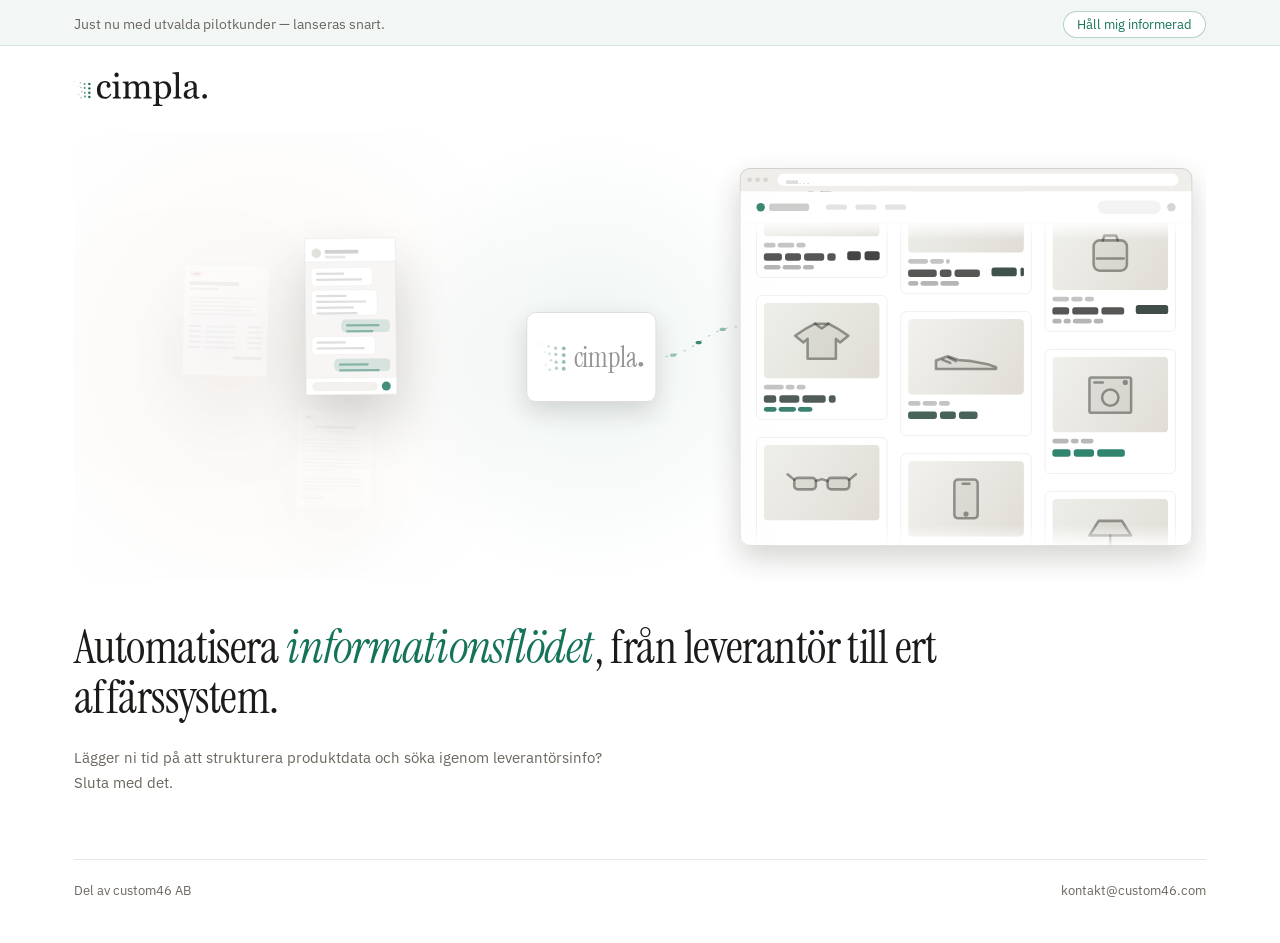
==== commit 33d42ec2: "Byt till cimplas riktiga logga (symbol + ordmarke) - Nav: text-ordmarket ersatt med logo.svg (symbol" ====
--- a/index.html
+++ b/index.html
@@ -6,7 +6,7 @@
 <title>cimpla</title>
 <meta name="description" content="cimpla automatiserar informationsflödet, från leverantör till ert affärssystem. Del av custom46 AB.">
 <link rel="canonical" href="https://cimpla.se/">
-<link rel="icon" href="favicon.svg" type="image/svg+xml">
+<link rel="icon" href="symbol.svg" type="image/svg+xml">
 <meta name="theme-color" content="#15735A">
 <meta property="og:type" content="website">
 <meta property="og:site_name" content="cimpla">
@@ -30,12 +30,8 @@
     font-family:"IBM Plex Sans",-apple-system,BlinkMacSystemFont,"Segoe UI",Helvetica,Arial,sans-serif;
     -webkit-font-smoothing:antialiased}
   .wrap{max-width:1180px;margin:0 auto;padding:0 24px}
-  nav{display:flex;align-items:baseline;gap:10px;padding:26px 0;font-size:14px}
-  nav .dot{display:inline-block;width:6px;height:6px;border-radius:50%;
-    background:currentColor;margin-left:3px;vertical-align:baseline}
-  nav .name{font-family:"Instrument Serif",Georgia,serif;font-weight:400;
-    font-size:38px;letter-spacing:-.005em;line-height:1;
-    white-space:nowrap}   /* punkten far aldrig hamna pa egen rad */
+  nav{display:flex;align-items:center;gap:10px;padding:26px 0;font-size:14px}
+  nav .logo{display:block;height:34px;width:auto}
   .band{position:relative;width:100%;height:clamp(340px,50vh,540px)}
   canvas{display:block;width:100%;height:100%}
   .copy{padding:40px 0 64px;max-width:900px}
@@ -96,7 +92,7 @@
 </div>
 
 <div class="wrap">
-  <nav><span class="name">cimpla<span class="dot"></span></span></nav>
+  <nav><img class="logo" src="logo.svg" alt="cimpla" width="133" height="34"></nav>
   <div class="band"><canvas id="hero"></canvas></div>
   <div class="copy">
     <h1>Automatisera <em>informationsflödet</em>, från leverantör till ert affärssystem.</h1>
@@ -637,7 +633,27 @@
   }
 
   // ---------- mitten: insamlingsboxen ----------
+  // cimpla-symbolen: prickrutnat som gar fran utspritt/blekt (vanster) till
+  // samlat gront (hoger) - samma metafor som hela floodet. Koordinaterna ar
+  // hamtade rakt ur symbol.svg (viewBox 0 -0.50781 0.47493 0.50781 efter /1000).
+  var SYMD=[
+    0.01803,-0.48978,0.01803, 0.18280,-0.44704,0.02357, 0.30215,-0.41479,0.02911, 0.44029,-0.41144,0.03464,
+    0.12249,-0.34295,0.01803, 0.19731,-0.31110,0.02357, 0.30577,-0.30146,0.02911, 0.44029,-0.28805,0.03464,
+    0.13507,-0.10413,0.01803, 0.22453,-0.19631,0.02357, 0.31044,-0.16035,0.02911, 0.44029,-0.16467,0.03464,
+    0.14517,-0.12287,0.01803, 0.20445,-0.02357,0.02357, 0.31711,-0.05226,0.02911, 0.44029,-0.04129,0.03464
+  ];
+  var SYMC=[[74,107,98,0.22],[56,109,95,0.48],[38,112,92,0.74],[21,115,90,1.0]];
+  function drawSymbol(x0,y0,S,ga){
+    for(var i=0;i<16;i++){
+      var nx=SYMD[i*3], ny=SYMD[i*3+1], nr=SYMD[i*3+2], c=SYMC[i%4];
+      var px=x0+nx/0.47493*S, py=y0+(ny+0.50781)/0.50781*S, r=nr/0.50781*S;
+      ctx.beginPath(); ctx.arc(px,py,r,0,6.2832);
+      ctx.fillStyle='rgba('+c[0]+','+c[1]+','+c[2]+','+(c[3]*ga).toFixed(3)+')'; ctx.fill();
+    }
+  }
+
   function drawBox(t){
+    if(box.w<20||box.h<12) return;   // innan canvasen fatt storlek: rita inget
     ctx.save();
     ctx.shadowColor='rgba(40,34,26,.16)'; ctx.shadowBlur=24; ctx.shadowOffsetY=10;
     rr(ctx,box.x,box.y,box.w,box.h,9); ctx.fillStyle='#FFFFFF'; ctx.fill();
@@ -645,22 +661,27 @@
     rr(ctx,box.x+0.5,box.y+0.5,box.w-1,box.h-1,9);
     ctx.strokeStyle=ink(.14); ctx.lineWidth=1; ctx.stroke();
 
-    // I boxen star bara ordmarket, pulserande. Satt som loggan: punkten i
-    // samma farg som texten, inte gron, och vilande PA baslinjen.
-    var pad=Math.max(6,box.w*0.10), w=box.w-pad*2;
+    // I boxen star hela loggan: symbolen + ordmarket, pulserande. Punkten i
+    // samma farg som texten (inte gron), vilande PA baslinjen - satt som loggan.
+    var pad=Math.max(6,box.w*0.09), avail=box.w-pad*2;
     ctx.font='400 10px '+SERIF;
-    var u10=ctx.measureText('cimpla').width||26;
-    var fs=Math.min(box.h*0.42,w/u10*10*0.86);
+    var u10=ctx.measureText('cimpla').width||26, ur=u10/10;
+    var gap=0.34, symW=0.935, dotSp=0.289;                 // i enheter av fs
+    var fs=Math.min(box.h*0.46, avail/(symW+gap+ur+dotSp));
     var puls=0.5+0.5*Math.sin(t*2.0);
     var dr=Math.max(1.2,fs*0.085);
     ctx.font='400 '+fs.toFixed(2)+'px '+SERIF;
-    var tw=ctx.measureText('cimpla').width, total=tw+dr*3.4;
-    var tx=box.x+(box.w-total)/2, by=box.y+box.h/2+fs*0.34;
+    var tw=ctx.measureText('cimpla').width;
+    var total=fs*symW+fs*gap+tw+dr*3.4;
+    var startX=box.x+(box.w-total)/2, cy=box.y+box.h/2;
+    var by=cy+fs*0.34;
     var a=0.26+0.74*puls, sc=0.975+0.05*puls;
     ctx.save();
-    ctx.translate(box.x+box.w/2,box.y+box.h/2);
+    ctx.translate(box.x+box.w/2,cy);
     ctx.scale(sc,sc);
-    ctx.translate(-(box.x+box.w/2),-(box.y+box.h/2));
+    ctx.translate(-(box.x+box.w/2),-cy);
+    drawSymbol(startX, cy-fs/2, fs, a);
+    var tx=startX+fs*symW+fs*gap;
     T(ctx,'cimpla',tx,by,fs,'400',ink(a.toFixed(3)),'left',SERIF);
     ctx.beginPath(); ctx.arc(tx+tw+dr*1.7,by-dr*0.95,dr,0,6.2832);
     ctx.fillStyle=ink(a.toFixed(3)); ctx.fill();
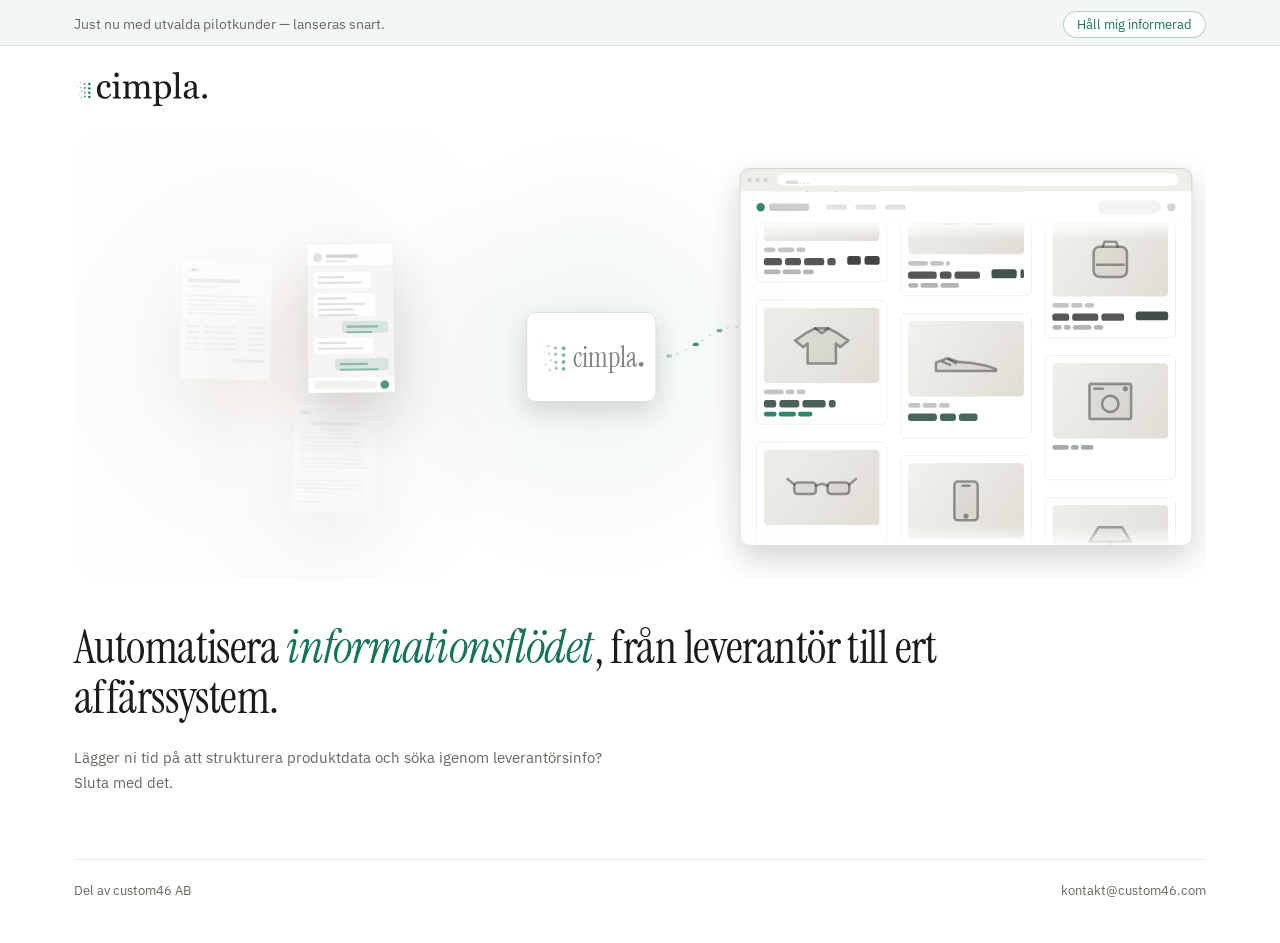
==== commit 06a974d4: "Ersatt Netlify Forms med Cloudflare Pages Function (Graph-mejl) functions/pilot.js tar emot pilotanm" ====
--- a/index.html
+++ b/index.html
@@ -110,8 +110,7 @@
     <h2 id="signupTitle">Håll mig informerad</h2>
     <p class="lede">Lämna din mejladress så hör vi av oss när cimpla öppnar för fler kunder.</p>
 
-    <form id="signupForm" name="pilot" method="POST" data-netlify="true" netlify-honeypot="bot-field">
-      <input type="hidden" name="form-name" value="pilot">
+    <form id="signupForm" name="pilot" method="POST" action="/pilot">
       <p class="hp"><label>Lämna tomt <input name="bot-field" tabindex="-1" autocomplete="off"></label></p>
 
       <div class="field">
@@ -169,7 +168,7 @@
     if(!form.reportValidity()) return;      // webblasarens egen validering styr
     ev.preventDefault();
     err.hidden=true; send.disabled=true; send.textContent='Skickar…';
-    fetch('/',{
+    fetch('/pilot',{
       method:'POST',
       headers:{'Content-Type':'application/x-www-form-urlencoded'},
       body:new URLSearchParams(new FormData(form)).toString()
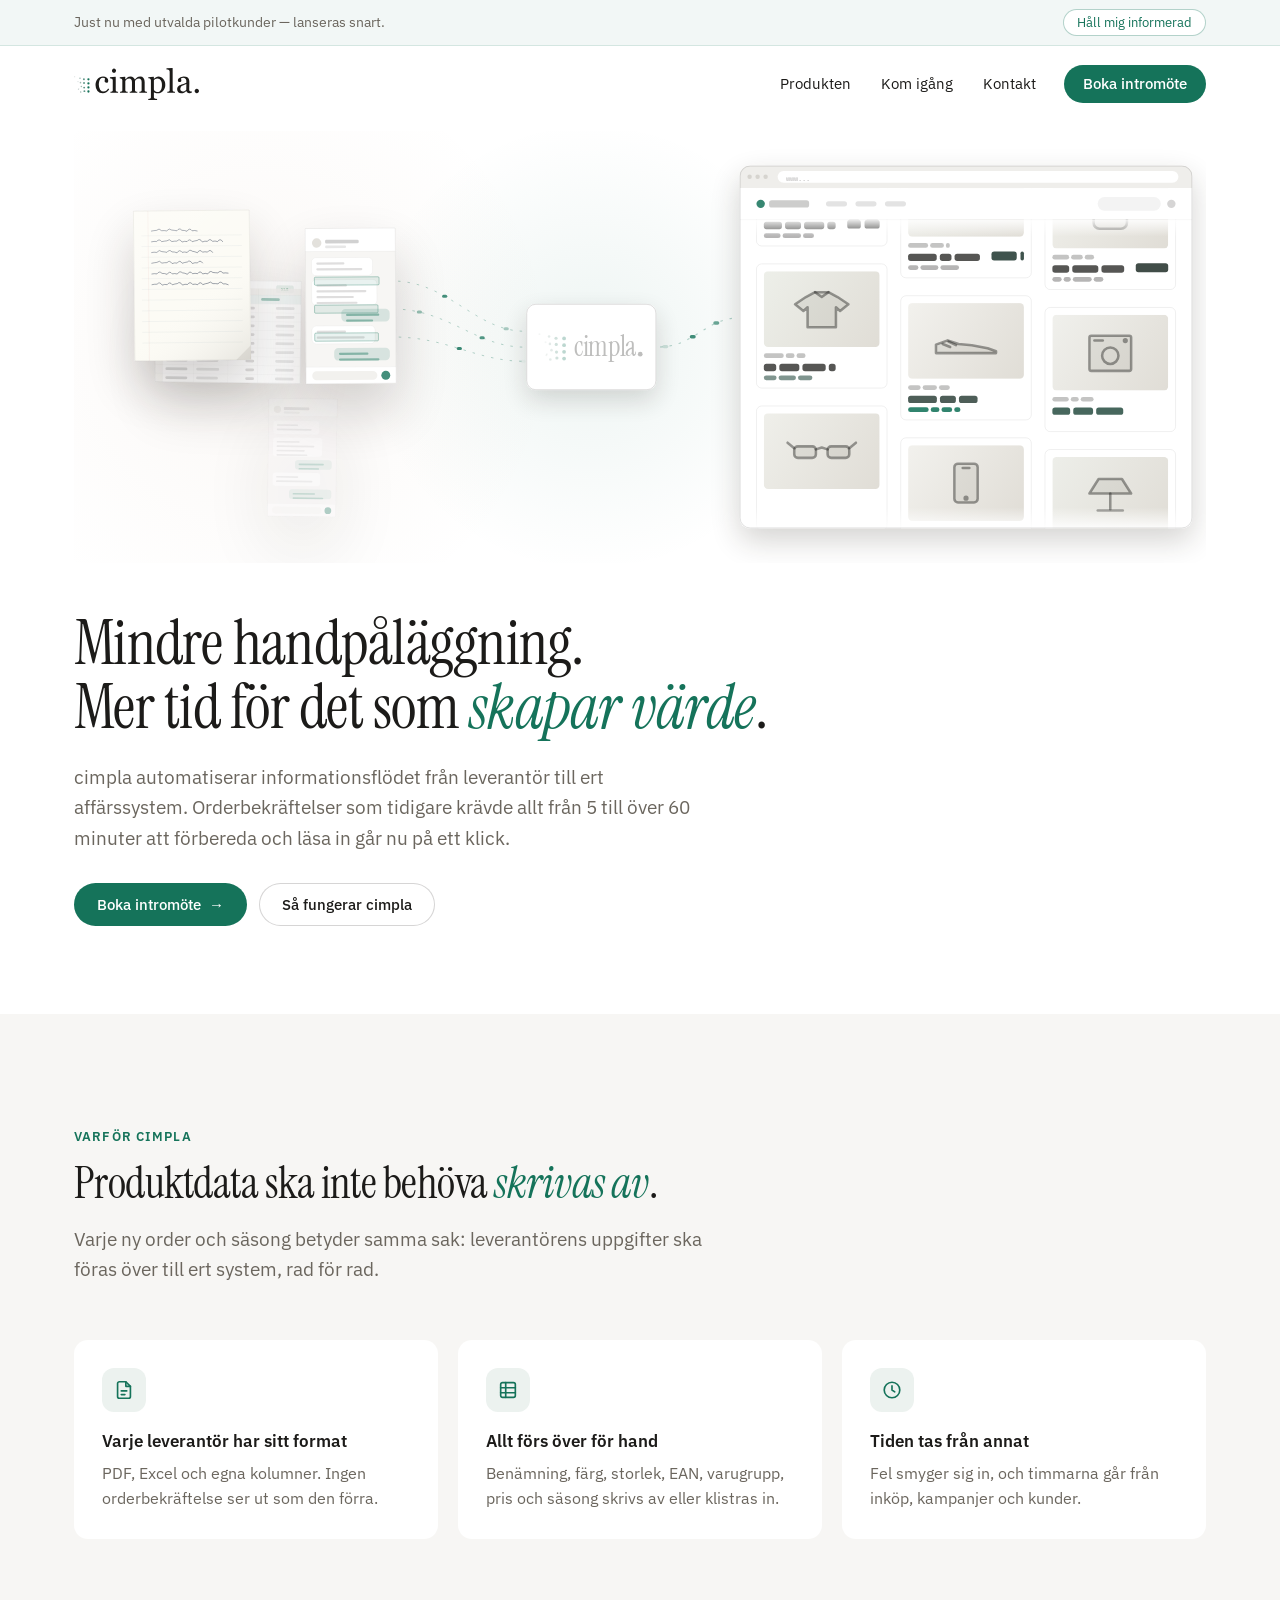
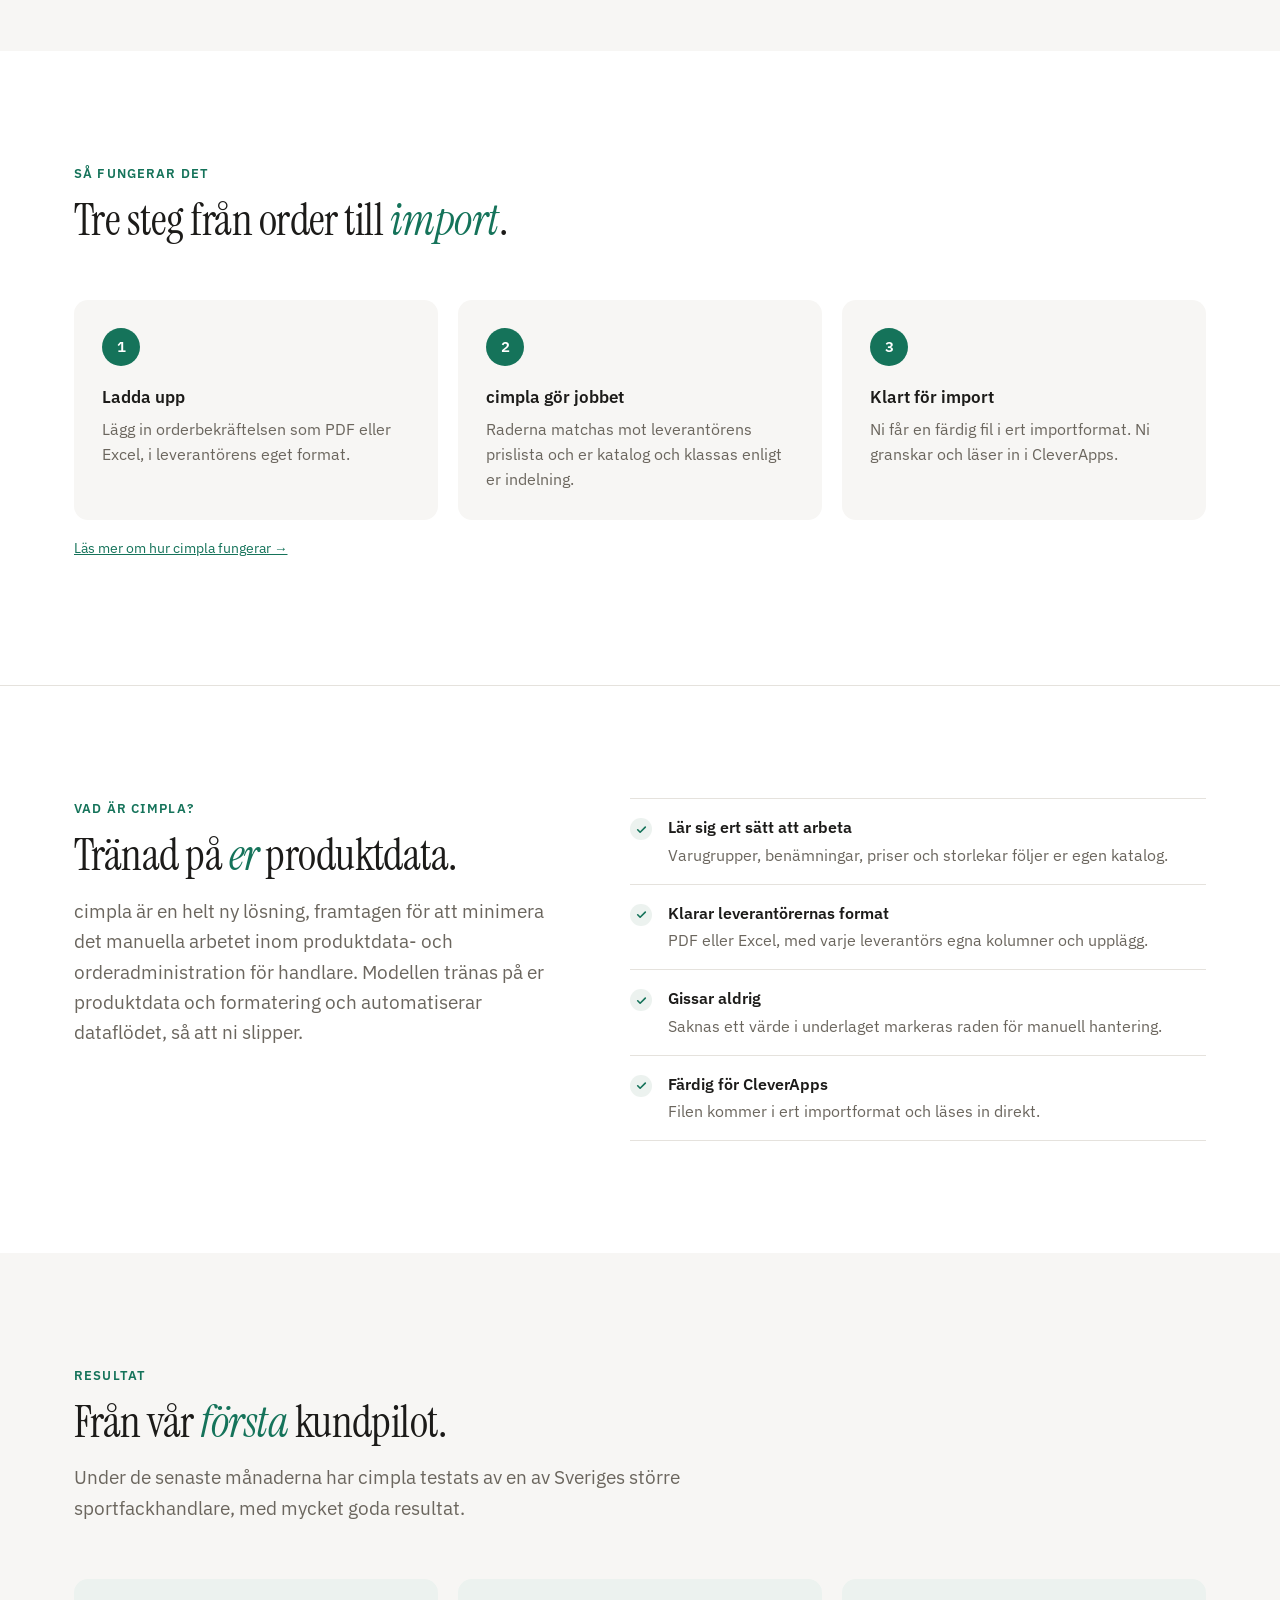
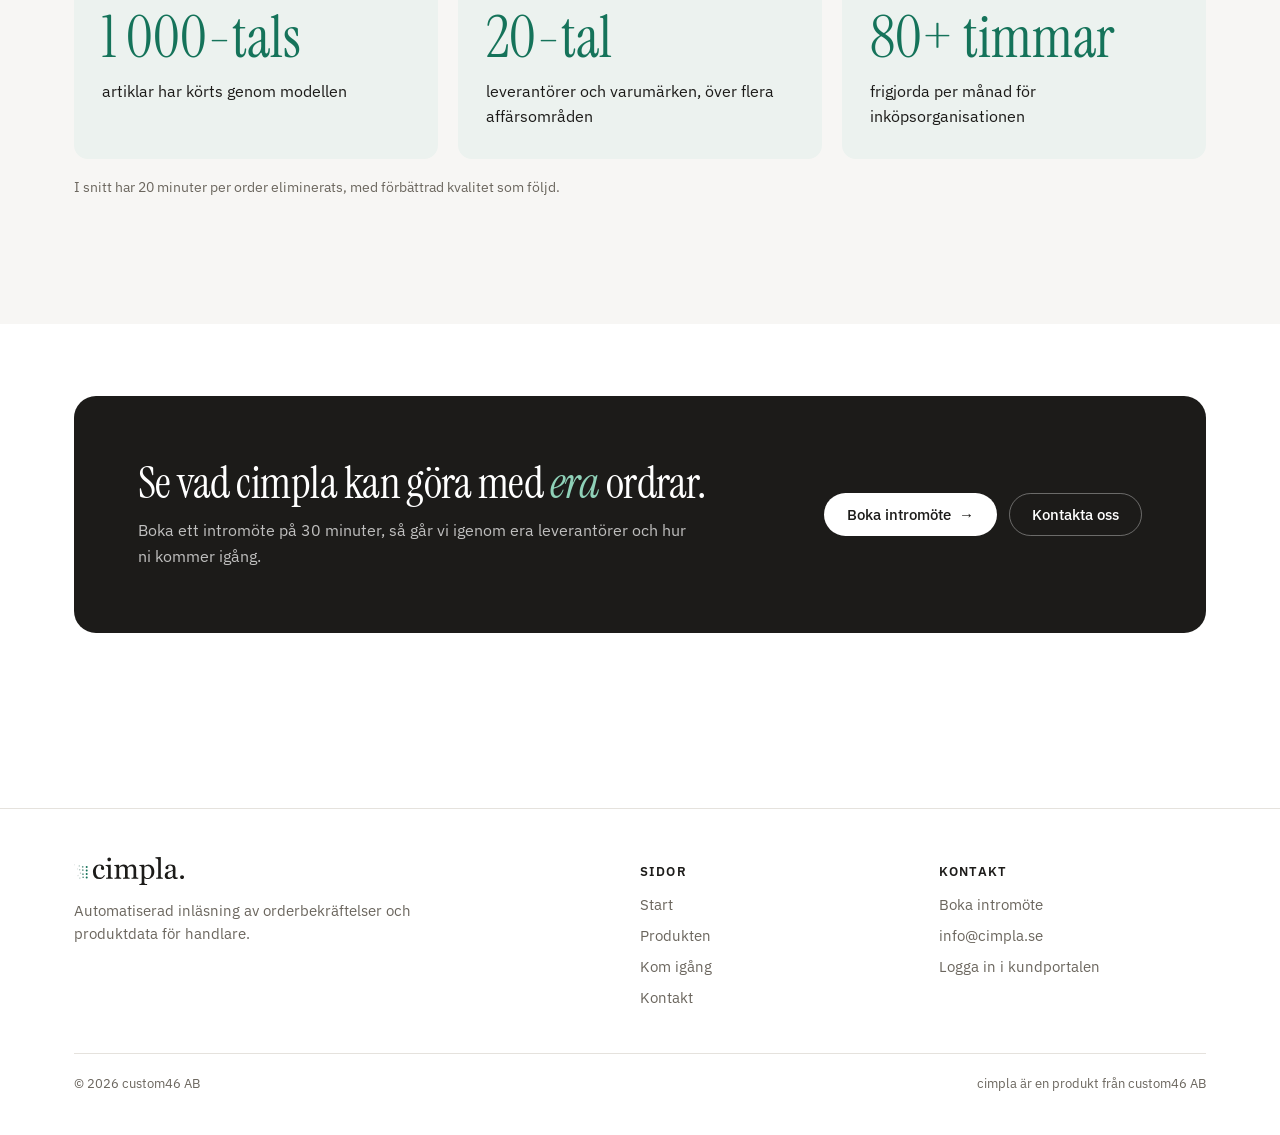
==== commit 7c315f69: "Ny webbplats med flera sidor: start, produkten, kom igång, kontakt - Innehåll från pilot-onepagern: " ====
--- a/index.html
+++ b/index.html
@@ -3,855 +3,233 @@
 <head>
 <meta charset="utf-8">
 <meta name="viewport" content="width=device-width, initial-scale=1">
-<title>cimpla</title>
-<meta name="description" content="cimpla automatiserar informationsflödet, från leverantör till ert affärssystem. Del av custom46 AB.">
+<title>cimpla – automatiserad orderinläsning för handlare</title>
+<meta name="description" content="cimpla läser in orderbekräftelser och leverantörers prislistor och gör dem till färdiga importfiler för ert affärssystem. Tränad på er egen produktdata.">
 <link rel="canonical" href="https://cimpla.se/">
-<link rel="icon" href="symbol.svg" type="image/svg+xml">
+<link rel="icon" href="/symbol.svg" type="image/svg+xml">
 <meta name="theme-color" content="#15735A">
 <meta property="og:type" content="website">
 <meta property="og:site_name" content="cimpla">
-<meta property="og:title" content="cimpla">
-<meta property="og:description" content="Automatisera informationsflödet, från leverantör till ert affärssystem.">
+<meta property="og:locale" content="sv_SE">
+<meta property="og:title" content="cimpla – automatiserad orderinläsning för handlare">
+<meta property="og:description" content="cimpla läser in orderbekräftelser och leverantörers prislistor och gör dem till färdiga importfiler för ert affärssystem. Tränad på er egen produktdata.">
 <meta property="og:url" content="https://cimpla.se/">
 <meta property="og:image" content="https://cimpla.se/og.png">
 <meta property="og:image:width" content="1200">
 <meta property="og:image:height" content="630">
 <meta name="twitter:card" content="summary_large_image">
-<link rel="stylesheet" href="fonts.css">
-<script>
-  // en omladdning ska borja hogst upp, inte dar man rakade sta
-  if('scrollRestoration' in history) history.scrollRestoration='manual';
-  addEventListener('load',function(){ scrollTo(0,0); });
-</script>
-<style>
-  :root{ --ink:#1C1B19; --muted:#6B665E; --green:#15735A; }
-  *{box-sizing:border-box}
-  body{margin:0;background:#fff;color:var(--ink);
-    font-family:"IBM Plex Sans",-apple-system,BlinkMacSystemFont,"Segoe UI",Helvetica,Arial,sans-serif;
-    -webkit-font-smoothing:antialiased}
-  .wrap{max-width:1180px;margin:0 auto;padding:0 24px}
-  nav{display:flex;align-items:center;gap:10px;padding:26px 0;font-size:14px}
-  nav .logo{display:block;height:34px;width:auto}
-  .band{position:relative;width:100%;height:clamp(340px,50vh,540px)}
-  canvas{display:block;width:100%;height:100%}
-  .copy{padding:40px 0 64px;max-width:900px}
-  footer{display:flex;flex-wrap:wrap;gap:12px 16px;align-items:baseline;
-    border-top:1px solid rgba(28,27,25,.10);padding:22px 0 44px;
-    font-size:13px;color:var(--muted)}
-  footer a{color:var(--muted);text-decoration:none;margin-left:auto}
-  footer a:hover{color:var(--ink)}
-  h1{font-family:"Instrument Serif",Georgia,serif;font-weight:400;
-    font-size:clamp(29px,4.3vw,47px);line-height:1.08;letter-spacing:-.012em;margin:0 0 22px}
-  h1 em{font-style:italic;color:var(--green)}
-  p{margin:0;color:var(--muted);font-size:15.3px;line-height:1.65;max-width:560px}
-
-  /* pilotbanner */
-  .banner{background:rgba(21,115,90,.055);border-bottom:1px solid rgba(21,115,90,.13)}
-  .banner-in{display:flex;align-items:center;gap:9px 14px;flex-wrap:wrap;
-    padding-top:10.5px;padding-bottom:7px;font-size:13.5px;color:var(--muted)}
-  .ghost{margin-left:auto;font:inherit;font-size:13px;line-height:1;cursor:pointer;
-    border:1px solid rgba(21,115,90,.32);background:#fff;color:var(--green);
-    padding:6px 13px;border-radius:999px;transition:background .15s,color .15s}
-  .ghost:hover{background:var(--green);color:#fff;border-color:var(--green)}
-
-  /* dialogruta */
-  dialog{border:none;padding:0;border-radius:13px;color:var(--ink);
-    width:min(430px,calc(100% - 32px));box-shadow:0 26px 70px rgba(40,34,26,.26)}
-  dialog::backdrop{background:rgba(28,27,25,.40)}
-  .modal{padding:28px}
-  .modal h2{font-family:"Instrument Serif",Georgia,serif;font-weight:400;
-    font-size:28px;line-height:1.15;margin:0 0 8px}
-  .lede{font-size:14.5px;margin:0 0 20px}
-  .field{margin:0 0 15px}
-  .field label{display:block;font-size:13px;color:var(--muted);margin:0 0 6px}
-  .field input,.field textarea{width:100%;font:inherit;font-size:15px;color:var(--ink);
-    background:#fff;border:1px solid rgba(28,27,25,.20);border-radius:8px;padding:10px 12px}
-  .field textarea{resize:vertical;min-height:86px}
-  .field input:focus,.field textarea:focus{outline:none;border-color:var(--green);
-    box-shadow:0 0 0 3px rgba(21,115,90,.13)}
-  .actions{display:flex;align-items:center;gap:14px;margin-top:2px}
-  .send{font:inherit;font-size:14.5px;line-height:1;cursor:pointer;border:none;
-    background:var(--green);color:#fff;border-radius:999px;padding:12px 22px}
-  .send[disabled]{opacity:.55;cursor:default}
-  .cancel{font:inherit;font-size:14px;background:none;border:none;color:var(--muted);
-    cursor:pointer;padding:6px}
-  .cancel:hover{color:var(--ink)}
-  .note{font-size:13px;line-height:1.55;color:var(--muted);margin:14px 0 0}
-  .note a{color:var(--green)}
-  .hp{position:absolute;left:-9999px;width:1px;height:1px;overflow:hidden}
-  [hidden]{display:none !important}
-</style>
+<link rel="preload" href="/fonts/InstrumentSerif-400-normal-latin.woff2" as="font" type="font/woff2" crossorigin>
+<link rel="preload" href="/fonts/IBMPlexSans-400-normal-latin.woff2" as="font" type="font/woff2" crossorigin>
+<link rel="stylesheet" href="/fonts.css">
+<link rel="stylesheet" href="/styles.css?v=20261012b">
 </head>
 <body>
-
-<div class="banner">
-  <div class="wrap banner-in">
-    <span>Just nu med utvalda pilotkunder — lanseras snart.</span>
-    <button type="button" class="ghost" data-open>Håll mig informerad</button>
-  </div>
-</div>
-
-<div class="wrap">
-  <nav><img class="logo" src="logo.svg" alt="cimpla" width="133" height="34"></nav>
-  <div class="band"><canvas id="hero"></canvas></div>
-  <div class="copy">
-    <h1>Automatisera <em>informationsflödet</em>, från leverantör till ert affärssystem.</h1>
-    <p>Lägger ni tid på att strukturera produktdata och söka igenom leverantörsinfo? Sluta med det.</p>
-  </div>
-
-  <footer>
-    <span>Del av custom46 AB</span>
-    <a href="mailto:kontakt@custom46.com">kontakt@custom46.com</a>
-  </footer>
-</div>
+<a class="skip" href="#main">Hoppa till innehållet</a>
+
+<header class="site-head">
+  <div class="banner">
+    <div class="wrap banner-in">
+      <span>Just nu med utvalda pilotkunder<span class="banner-long"> — lanseras snart</span>.</span>
+      <button type="button" class="ghost" data-open><span class="bl">Håll mig informerad</span><span class="bs">Anmäl intresse</span></button>
+    </div>
+  </div>
+  <div class="wrap head-in">
+    <a class="brand" href="/" aria-label="cimpla – till startsidan"><img src="/logo.svg" alt="cimpla" width="126" height="32"></a>
+    <button type="button" class="menu-toggle" aria-expanded="false" aria-controls="nav-panel" aria-label="Öppna meny">
+      <svg width="26" height="26" viewBox="0 0 24 24" fill="none" stroke="currentColor" stroke-width="1.8" stroke-linecap="round"><path d="M4 7h16M4 12h16M4 17h16"/></svg>
+    </button>
+    <nav id="nav-panel" class="nav-panel" aria-label="Huvudmeny">
+      <ul class="menu">
+        <li><a href="/produkt/">Produkten</a></li>
+        <li><a href="/kom-igang/">Kom igång</a></li>
+        <li><a href="/kontakt/">Kontakt</a></li>
+      </ul>
+      <a class="btn btn-primary" href="https://bookings.cloud.microsoft/bookwithme/user/aa3e1d3efdc740cd8d040a6217d3f782@custom46.com/meetingtype/5Ic_NFd3eEyxhRShdKH20Q2?bookingcode=93336e2b-7a61-4908-9747-11b28bbf9ae5&amp;anonymous&amp;ismsaljsauthenabled&amp;ep=mlink" target="_blank" rel="noopener">Boka intromöte</a>
+    </nav>
+    <a class="btn btn-primary head-cta" href="https://bookings.cloud.microsoft/bookwithme/user/aa3e1d3efdc740cd8d040a6217d3f782@custom46.com/meetingtype/5Ic_NFd3eEyxhRShdKH20Q2?bookingcode=93336e2b-7a61-4908-9747-11b28bbf9ae5&amp;anonymous&amp;ismsaljsauthenabled&amp;ep=mlink" target="_blank" rel="noopener">Boka intromöte</a>
+  </div>
+</header>
+
+<main id="main">
+  <div class="wrap">
+    <div class="band"><canvas id="hero" aria-hidden="true"></canvas></div>
+    <div class="hero-copy">
+      <h1>Mindre handpåläggning.<br class="br-wide"> Mer tid för det som <em>skapar värde</em>.</h1>
+      <p class="lede">cimpla automatiserar informationsflödet från leverantör till ert affärssystem. Orderbekräftelser som tidigare krävde allt från 5 till över 60 minuter att förbereda och läsa in går nu på ett klick.</p>
+      <div class="hero-actions">
+        <a class="btn btn-primary" href="https://bookings.cloud.microsoft/bookwithme/user/aa3e1d3efdc740cd8d040a6217d3f782@custom46.com/meetingtype/5Ic_NFd3eEyxhRShdKH20Q2?bookingcode=93336e2b-7a61-4908-9747-11b28bbf9ae5&amp;anonymous&amp;ismsaljsauthenabled&amp;ep=mlink" target="_blank" rel="noopener">Boka intromöte <span class="arrow" aria-hidden="true">→</span></a>
+        <a class="btn btn-secondary" href="/produkt/">Så fungerar cimpla</a>
+      </div>
+    </div>
+  </div>
+
+  <section class="sec sec-alt">
+    <div class="wrap">
+      <div class="sec-head">
+        <span class="eyebrow">Varför cimpla</span>
+        <h2>Produktdata ska inte behöva <em>skrivas av</em>.</h2>
+        <p class="lede">Varje ny order och säsong betyder samma sak: leverantörens uppgifter ska föras över till ert system, rad för rad.</p>
+      </div>
+      <div class="grid g3">
+        <div class="card">
+          <span class="icon" aria-hidden="true"><svg viewBox="0 0 24 24" fill="none" stroke="currentColor" stroke-width="1.8" stroke-linecap="round" stroke-linejoin="round"><path d="M14 3H7a2 2 0 00-2 2v14a2 2 0 002 2h10a2 2 0 002-2V8z"/><path d="M14 3v5h5"/><path d="M9 13h6M9 17h4"/></svg></span>
+          <h3>Varje leverantör har sitt format</h3>
+          <p>PDF, Excel och egna kolumner. Ingen orderbekräftelse ser ut som den förra.</p>
+        </div>
+        <div class="card">
+          <span class="icon" aria-hidden="true"><svg viewBox="0 0 24 24" fill="none" stroke="currentColor" stroke-width="1.8" stroke-linecap="round" stroke-linejoin="round"><rect x="4" y="4" width="16" height="16" rx="2"/><path d="M4 9.5h16M4 15h16M9.5 4v16"/></svg></span>
+          <h3>Allt förs över för hand</h3>
+          <p>Benämning, färg, storlek, EAN, varugrupp, pris och säsong skrivs av eller klistras in.</p>
+        </div>
+        <div class="card">
+          <span class="icon" aria-hidden="true"><svg viewBox="0 0 24 24" fill="none" stroke="currentColor" stroke-width="1.8" stroke-linecap="round" stroke-linejoin="round"><circle cx="12" cy="12" r="8.5"/><path d="M12 7.5V12l3 2"/></svg></span>
+          <h3>Tiden tas från annat</h3>
+          <p>Fel smyger sig in, och timmarna går från inköp, kampanjer och kunder.</p>
+        </div>
+      </div>
+    </div>
+  </section>
+
+  <section class="sec">
+    <div class="wrap">
+      <div class="sec-head">
+        <span class="eyebrow">Så fungerar det</span>
+        <h2>Tre steg från order till <em>import</em>.</h2>
+      </div>
+      <div class="grid g3">
+        <div class="card">
+          <span class="step-num">1</span>
+          <h3>Ladda upp</h3>
+          <p>Lägg in orderbekräftelsen som PDF eller Excel, i leverantörens eget format.</p>
+        </div>
+        <div class="card">
+          <span class="step-num">2</span>
+          <h3>cimpla gör jobbet</h3>
+          <p>Raderna matchas mot leverantörens prislista och er katalog och klassas enligt er indelning.</p>
+        </div>
+        <div class="card">
+          <span class="step-num">3</span>
+          <h3>Klart för import</h3>
+          <p>Ni får en färdig fil i ert importformat. Ni granskar och läser in i CleverApps.</p>
+        </div>
+      </div>
+      <p class="foot-note"><a href="/produkt/">Läs mer om hur cimpla fungerar <span class="arrow" aria-hidden="true">→</span></a></p>
+    </div>
+  </section>
+
+  <hr class="divider">
+
+  <section class="sec">
+    <div class="wrap split">
+      <div>
+        <span class="eyebrow">Vad är cimpla?</span>
+        <h2>Tränad på <em>er</em> produktdata.</h2>
+        <p class="lede">cimpla är en helt ny lösning, framtagen för att minimera det manuella arbetet inom produktdata- och orderadministration för handlare. Modellen tränas på er produktdata och formatering och automatiserar dataflödet, så att ni slipper.</p>
+      </div>
+      <ul class="checks">
+        <li><strong>Lär sig ert sätt att arbeta</strong><span>Varugrupper, benämningar, priser och storlekar följer er egen katalog.</span></li>
+        <li><strong>Klarar leverantörernas format</strong><span>PDF eller Excel, med varje leverantörs egna kolumner och upplägg.</span></li>
+        <li><strong>Gissar aldrig</strong><span>Saknas ett värde i underlaget markeras raden för manuell hantering.</span></li>
+        <li><strong>Färdig för CleverApps</strong><span>Filen kommer i ert importformat och läses in direkt.</span></li>
+      </ul>
+    </div>
+  </section>
+
+  <section class="sec sec-alt">
+    <div class="wrap">
+      <div class="sec-head">
+        <span class="eyebrow">Resultat</span>
+        <h2>Från vår <em>första</em> kundpilot.</h2>
+        <p class="lede">Under de senaste månaderna har cimpla testats av en av Sveriges större sportfackhandlare, med mycket goda resultat.</p>
+      </div>
+      <div class="grid g3">
+        <div class="stat"><span class="num">1 000-tals</span><p>artiklar har körts genom modellen</p></div>
+        <div class="stat"><span class="num">20-tal</span><p>leverantörer och varumärken, över flera affärsområden</p></div>
+        <div class="stat"><span class="num">80+ timmar</span><p>frigjorda per månad för inköpsorganisationen</p></div>
+      </div>
+      <p class="foot-note">I snitt har 20 minuter per order eliminerats, med förbättrad kvalitet som följd.</p>
+    </div>
+  </section>
+
+  <section class="sec-tight">
+    <div class="wrap">
+      <div class="cta">
+        <div>
+          <h2>Se vad cimpla kan göra med <em>era</em> ordrar.</h2>
+          <p>Boka ett intromöte på 30 minuter, så går vi igenom era leverantörer och hur ni kommer igång.</p>
+        </div>
+        <div class="cta-actions">
+          <a class="btn btn-light" href="https://bookings.cloud.microsoft/bookwithme/user/aa3e1d3efdc740cd8d040a6217d3f782@custom46.com/meetingtype/5Ic_NFd3eEyxhRShdKH20Q2?bookingcode=93336e2b-7a61-4908-9747-11b28bbf9ae5&amp;anonymous&amp;ismsaljsauthenabled&amp;ep=mlink" target="_blank" rel="noopener">Boka intromöte <span class="arrow" aria-hidden="true">→</span></a>
+          <a class="btn btn-outline-light" href="/kontakt/">Kontakta oss</a>
+        </div>
+      </div>
+    </div>
+  </section>
+</main>
+
+<footer class="site-foot">
+  <div class="wrap">
+    <div class="foot-grid">
+      <div class="foot-brand">
+        <img src="/logo.svg" alt="cimpla" width="110" height="28">
+        <p>Automatiserad inläsning av orderbekräftelser och produktdata för handlare.</p>
+      </div>
+      <div>
+        <h4>Sidor</h4>
+        <ul>
+          <li><a href="/">Start</a></li>
+          <li><a href="/produkt/">Produkten</a></li>
+          <li><a href="/kom-igang/">Kom igång</a></li>
+          <li><a href="/kontakt/">Kontakt</a></li>
+        </ul>
+      </div>
+      <div>
+        <h4>Kontakt</h4>
+        <ul>
+          <li><a href="https://bookings.cloud.microsoft/bookwithme/user/aa3e1d3efdc740cd8d040a6217d3f782@custom46.com/meetingtype/5Ic_NFd3eEyxhRShdKH20Q2?bookingcode=93336e2b-7a61-4908-9747-11b28bbf9ae5&amp;anonymous&amp;ismsaljsauthenabled&amp;ep=mlink" target="_blank" rel="noopener">Boka intromöte</a></li>
+          <li><a href="mailto:info@cimpla.se">info@cimpla.se</a></li>
+          <li><a href="https://portal.cimpla.se">Logga in i kundportalen</a></li>
+        </ul>
+      </div>
+    </div>
+    <div class="foot-bottom">
+      <span>© <span data-year>2026</span> custom46 AB</span>
+      <span>cimpla är en produkt från custom46 AB</span>
+    </div>
+  </div>
+</footer>
 
 <dialog id="signup" aria-labelledby="signupTitle">
   <div class="modal">
     <h2 id="signupTitle">Håll mig informerad</h2>
     <p class="lede">Lämna din mejladress så hör vi av oss när cimpla öppnar för fler kunder.</p>
-
-    <form id="signupForm" name="pilot" method="POST" action="/pilot">
+    <form id="signupForm" method="POST" action="/pilot" novalidate>
+      <input type="hidden" name="amne" value="intresse">
       <p class="hp"><label>Lämna tomt <input name="bot-field" tabindex="-1" autocomplete="off"></label></p>
-
       <div class="field">
         <label for="email">Mejladress</label>
-        <input id="email" type="email" name="email" required autocomplete="email"
-               placeholder="namn@företaget.se">
+        <input id="email" type="email" name="email" required autocomplete="email" placeholder="namn@företaget.se">
       </div>
       <div class="field">
         <label for="message">Något du vill berätta? (valfritt)</label>
-        <textarea id="message" name="meddelande" rows="3"
-                  placeholder="Vilka system använder ni i dag?"></textarea>
-      </div>
-
+        <textarea id="message" name="meddelande" rows="3" placeholder="Vilka system använder ni i dag?"></textarea>
+      </div>
       <div class="actions">
-        <button type="submit" class="send">Skicka</button>
+        <button type="submit" class="btn btn-primary">Skicka</button>
         <button type="button" class="cancel" data-close>Avbryt</button>
       </div>
-      <p class="note" id="signupErr" hidden>
-        Det gick inte att skicka just nu. Mejla oss gärna direkt på
-        <a href="mailto:kontakt@custom46.com">kontakt@custom46.com</a>.
+      <p class="note err" data-err hidden>
+        Det gick inte att skicka just nu. Mejla oss gärna direkt på <a href="mailto:info@cimpla.se">info@cimpla.se</a>.
       </p>
     </form>
-
     <div id="signupDone" hidden>
       <p class="lede">Tack — vi hör av oss.</p>
-      <div class="actions"><button type="button" class="send" data-close>Stäng</button></div>
+      <div class="actions"><button type="button" class="btn btn-primary" data-close>Stäng</button></div>
     </div>
   </div>
 </dialog>
 
-<script>
-(function(){
-  var dlg=document.getElementById('signup'),
-      form=document.getElementById('signupForm'),
-      done=document.getElementById('signupDone'),
-      err=document.getElementById('signupErr'),
-      send=form.querySelector('.send');
-
-  function open(){
-    if(dlg.showModal) dlg.showModal(); else dlg.setAttribute('open','');
-    var e=document.getElementById('email'); if(e) e.focus();
-  }
-  function close(){ if(dlg.close) dlg.close(); else dlg.removeAttribute('open'); }
-
-  [].forEach.call(document.querySelectorAll('[data-open]'),function(b){
-    b.addEventListener('click',open);
-  });
-  [].forEach.call(document.querySelectorAll('[data-close]'),function(b){
-    b.addEventListener('click',close);
-  });
-  // klick utanfor rutan stanger
-  dlg.addEventListener('click',function(ev){ if(ev.target===dlg) close(); });
-
-  form.addEventListener('submit',function(ev){
-    if(!form.reportValidity()) return;      // webblasarens egen validering styr
-    ev.preventDefault();
-    err.hidden=true; send.disabled=true; send.textContent='Skickar…';
-    fetch('/pilot',{
-      method:'POST',
-      headers:{'Content-Type':'application/x-www-form-urlencoded'},
-      body:new URLSearchParams(new FormData(form)).toString()
-    }).then(function(r){
-      if(!r.ok) throw new Error(r.status);
-      form.hidden=true; done.hidden=false;
-    })['catch'](function(){
-      send.disabled=false; send.textContent='Skicka'; err.hidden=false;
-    });
-  });
-})();
-</script>
-
-<script>
-(function(){
-  var cv=document.getElementById('hero'), ctx=cv.getContext('2d');
-  var reduce=matchMedia('(prefers-reduced-motion: reduce)').matches;
-
-  // ---------- installningar ----------
-  var DOC_SET=[0,1,2,3,4];   // vilka dokumenttyper som roterar i vanstra flodet
-  var CYCLE=5.6;             // sekunder per dokument i en slot
-  var SLOTS=4;               // antal dokumentplatser i vanstra flodet
-  var SCROLL=38;             // e-handelsvyns scrollfart, designenheter per sekund
-  var DESIGN=430;            // e-handelsvyns designbredd i enheter
-
-  // ---------- smaverktyg ----------
-  var SANS='"IBM Plex Sans",system-ui,sans-serif';
-  var MONO='"IBM Plex Mono",ui-monospace,Menlo,monospace';
-  var SERIF='"Instrument Serif",Georgia,serif';
-  function lerp(a,b,t){return a+(b-a)*t;}
-  function clamp01(t){return t<0?0:t>1?1:t;}
-  function easeOut(t){return 1-Math.pow(1-t,3);}
-  function hash(n,s){var x=Math.sin(n*127.1+s*311.7)*43758.5453;return x-Math.floor(x);}
-  function g(a){return 'rgba(21,115,90,'+a+')';}
-  function ink(a){return 'rgba(28,27,25,'+a+')';}
-  function rr(c,x,y,w,h,r){
-    r=Math.min(r,Math.abs(w)/2,Math.abs(h)/2);
-    c.beginPath(); c.moveTo(x+r,y);
-    c.arcTo(x+w,y,x+w,y+h,r); c.arcTo(x+w,y+h,x,y+h,r);
-    c.arcTo(x,y+h,x,y,r); c.arcTo(x,y,x+w,y,r); c.closePath();
-  }
-  function bar(c,x,y,w,h,col){ rr(c,x,y,w,h,Math.min(h/2,2.5)); c.fillStyle=col; c.fill(); }
-  function T(c,s,x,y,size,weight,col,align,face){
-    c.font=(weight?weight+' ':'')+size.toFixed(2)+'px '+(face||SANS);
-    c.textAlign=align||'left'; c.textBaseline='alphabetic';
-    c.fillStyle=col; c.fillText(s,x,y);
-  }
-  // punkt pa en kubisk bezier
-  function bez(p,x0,y0,x1,y1,x2,y2,x3,y3){
-    var m=1-p, a=m*m*m, b=3*m*m*p, c=3*m*p*p, d=p*p*p;
-    return {x:a*x0+b*x1+c*x2+d*x3, y:a*y0+b*y1+c*y2+d*y3};
-  }
-
-  var W,H,DPR,VW,OX,docCX,docH,docSX,docSY,box,br,scale,chU,cols;
-
-  // ---------- dokumenttyper (vanstra flodet) ----------
-  // Abstrakta ark, ingen lasbar text. Badgen ar det enda som namnger formatet.
-  var DOCS=[
-    {t:0,lw:210,lh:272,fit:1.00,tint:'#FFFFFF',skew:0    },  // pdf
-    {t:1,lw:264,lh:186,fit:0.74,tint:'#FFFFFF',skew:0    },  // kalkylblad
-    {t:2,lw:210,lh:272,fit:1.00,tint:'#FFFFFF',skew:0    },  // textdokument
-    {t:3,lw:206,lh:266,fit:0.98,tint:'#FCFBF5',skew:0.028},  // skannat ark
-    {t:4,lw:172,lh:296,fit:1.00,tint:'#F7F6F4',skew:0    }   // chatt
-  ];
-  // var pa arket varden plockas ut (andel av hojden)
-  var ANCHORS=[0.34,0.52,0.70];
-
-  function badge(c,x,y,txt,r,gr,b){
-    rr(c,x,y,32,14,3); c.fillStyle='rgba('+r+','+gr+','+b+',.12)'; c.fill();
-    T(c,txt,x+16,y+10,7.2,'700','rgba('+r+','+gr+','+b+',.85)','center');
-  }
-
-  function drawPdf(c,d){
-    var lw=d.lw;
-    badge(c,14,14,'PDF',176,62,52);
-    bar(c,14,40,lw*0.58,9,ink(.22));
-    bar(c,14,55,lw*0.34,6,ink(.13));
-    for(var i=0;i<5;i++) bar(c,14,78+i*10,(lw-28)*(0.66+0.30*hash(i,1)),4.2,ink(.10));
-    c.strokeStyle=ink(.12); c.lineWidth=0.7;
-    c.beginPath(); c.moveTo(14,138); c.lineTo(lw-14,138); c.stroke();
-    for(var r=0;r<5;r++){
-      var y=148+r*13;
-      bar(c,14,y,30,5,ink(.16));
-      bar(c,54,y,lw*0.36,5,ink(.10));
-      bar(c,lw-52,y,38,5,ink(.13));
-    }
-    bar(c,lw-86,224,72,7,ink(.18));
-  }
-
-  function drawSheet(c,d){
-    var lw=d.lw, lh=d.lh, gut=14, top=26, rowH=16;
-    badge(c,lw-46,8,'XLS',24,110,70);
-    c.fillStyle='#F4F3F0'; c.fillRect(0,top-12,lw,12); c.fillRect(0,top-12,gut,lh);
-    var colX=[gut,gut+56,gut+118,gut+172,lw];
-    c.fillStyle=g('.07'); c.fillRect(gut,top,lw-gut,rowH);
-    c.strokeStyle=ink(.10); c.lineWidth=0.5;
-    for(var v=0;v<colX.length;v++){ c.beginPath(); c.moveTo(colX[v]+0.25,top-12); c.lineTo(colX[v]+0.25,lh); c.stroke(); }
-    var rows=Math.ceil((lh-top)/rowH);
-    for(var r=0;r<=rows;r++){
-      var y=top+r*rowH;
-      c.beginPath(); c.moveTo(0,y+0.25); c.lineTo(lw,y+0.25); c.stroke();
-    }
-    for(var h=0;h<4;h++) bar(c,colX[h]+5,top+5.5,Math.min(34,colX[h+1]-colX[h]-12),5,g('.45'));
-    for(var s=0;s<rows-1;s++){
-      var yy=top+(s+1)*rowH+5.5;
-      if(yy>lh-8) break;
-      bar(c,colX[0]+5,yy,40,5,ink(.20));
-      bar(c,colX[1]+5,yy,(colX[2]-colX[1]-14)*(0.62+0.34*hash(s,2)),5,ink(.13));
-      bar(c,colX[3]-22,yy,16,5,ink(.18));
-      bar(c,colX[4]-46,yy,34,5,ink(.12));
-    }
-  }
-
-  function drawWord(c,d){
-    var lw=d.lw;
-    badge(c,14,14,'DOC',52,92,150);
-    bar(c,(lw-118)/2,44,118,9,ink(.22));
-    bar(c,(lw-70)/2,58,70,5,ink(.11));
-    for(var p=0;p<3;p++){
-      var y0=82+p*54;
-      for(var i=0;i<4;i++){
-        var w=(lw-28)*(i===3?0.44+0.2*hash(p*4+i,5):0.88+0.1*hash(p*4+i,4));
-        bar(c,14,y0+i*10,w,4.2,ink(.11));
-      }
-    }
-    bar(c,14,244,lw*0.30,5,ink(.14));
-  }
-
-  function drawScan(c,d){
-    var lw=d.lw, lh=d.lh;
-    c.strokeStyle='rgba(90,120,140,.18)'; c.lineWidth=0.6;
-    for(var y=44;y<lh-16;y+=19){ c.beginPath(); c.moveTo(14,y+0.3); c.lineTo(lw-14,y+0.3); c.stroke(); }
-    c.strokeStyle='rgba(190,90,80,.20)';
-    c.beginPath(); c.moveTo(26,0); c.lineTo(26,lh); c.stroke();
-    // handskrivna slingor
-    c.strokeStyle='rgba(30,45,70,.52)'; c.lineWidth=1.5; c.lineCap='round';
-    for(var l=0;l<6;l++){
-      var yy=40+l*19, x=32, end=x+(lw-66)*(0.42+0.52*hash(l,7));
-      c.beginPath(); c.moveTo(x,yy-4);
-      for(var s=0;x+s<end;s+=9){
-        var up=(s/9)%2?-6:-1;
-        c.quadraticCurveTo(x+s+4.5,yy-4+up,x+s+9,yy-4+(hash(l*9+s,8)-0.5)*3);
-      }
-      c.stroke();
-    }
-    c.lineWidth=1; c.lineCap='butt';
-    // vikt horn
-    c.fillStyle='rgba(40,34,24,.08)';
-    c.beginPath(); c.moveTo(lw-26,lh); c.lineTo(lw,lh-26); c.lineTo(lw,lh); c.closePath(); c.fill();
-    // fotoljus
-    var pg=c.createLinearGradient(0,0,lw,lh);
-    pg.addColorStop(0,'rgba(255,255,255,.30)');
-    pg.addColorStop(0.55,'rgba(255,255,255,0)');
-    pg.addColorStop(1,'rgba(40,34,24,.10)');
-    c.fillStyle=pg; c.fillRect(0,0,lw,lh);
-  }
-
-  function drawChat(c,d){
-    var lw=d.lw, lh=d.lh;
-    c.fillStyle='#FFFFFF'; c.fillRect(0,0,lw,44);
-    c.strokeStyle=ink(.10); c.lineWidth=0.6;
-    c.beginPath(); c.moveTo(0,44.3); c.lineTo(lw,44.3); c.stroke();
-    c.beginPath(); c.arc(22,28,9,0,6.2832); c.fillStyle='#E3E1DC'; c.fill();
-    bar(c,38,22,64,7,ink(.20)); bar(c,38,33,40,5,ink(.10));
-    function bub(x,y,w,h,mine){
-      rr(c,x,y,w,h,8); c.fillStyle=mine?'rgba(21,115,90,.14)':'#FFFFFF'; c.fill();
-      if(!mine){ c.strokeStyle=ink(.09); c.lineWidth=0.7; c.stroke(); }
-      var n=Math.max(1,Math.floor(h/12));
-      for(var i=0;i<n;i++)
-        bar(c,x+9,y+9+i*11,(w-22)*(0.55+0.4*hash(x+i,9)),4.2,mine?g('.42'):ink(.14));
-    }
-    bub(12,56,116,34,false);
-    bub(12,98,124,48,false);
-    bub(lw-104,154,92,24,true);
-    bub(12,186,120,34,false);
-    bub(lw-118,228,106,24,true);
-    c.fillStyle='#FFFFFF'; c.fillRect(0,lh-32,lw,32);
-    c.strokeStyle=ink(.10);
-    c.beginPath(); c.moveTo(0,lh-31.7); c.lineTo(lw,lh-31.7); c.stroke();
-    rr(c,12,lh-24,lw-48,17,8.5); c.fillStyle='#F2F1EE'; c.fill();
-    c.beginPath(); c.arc(lw-20,lh-15.5,8.5,0,6.2832); c.fillStyle=g('.80'); c.fill();
-  }
-
-  var PAINT=[drawPdf,drawSheet,drawWord,drawScan,drawChat];
-
-  // ---------- enkla produktbilder i butiken ----------
-  // Medvetet blandat sortiment, inte bara sport och klader.
-  var KINDS=18;
-  // Steget 7 ar relativt primt med 18, sa tva kort under varandra i samma
-  // kolumn far aldrig samma produkt. SEQ blandar ordningen sa att det inte
-  // heller syns som en rullande sekvens.
-  var SEQ=[0,9,4,13,7,16,2,11,5,14,1,10,6,15,3,12,8,17];
-  function productKind(n,c){ return SEQ[((n*7+c*3)%KINDS+KINDS)%KINDS]; }
-  function drawProduct(c,kind,x,y,w,h){
-    function X(n){return x+n*w;}
-    function Y(n){return y+n*h;}
-    var s=Math.min(w,h);
-    c.save();
-    c.strokeStyle=ink(.42); c.fillStyle=ink(.07);
-    c.lineWidth=Math.max(0.8,s*0.042); c.lineJoin='round'; c.lineCap='round';
-    function path(pts,close,fill){
-      c.beginPath(); c.moveTo(X(pts[0]),Y(pts[1]));
-      for(var i=2;i<pts.length;i+=2) c.lineTo(X(pts[i]),Y(pts[i+1]));
-      if(close) c.closePath();
-      if(fill) c.fill();
-      c.stroke();
-    }
-    function circle(nx,ny,nr){ c.beginPath(); c.arc(X(nx),Y(ny),nr*s,0,6.2832); c.stroke(); }
-    function box(nx,ny,nw,nh,r){ rr(c,X(nx),Y(ny),nw*w,nh*h,r*s); c.fill(); c.stroke(); }
-    switch(kind){
-      case 0: // cykel
-        circle(0.24,0.68,0.155); circle(0.76,0.68,0.155);
-        path([0.24,0.68, 0.42,0.38, 0.62,0.38, 0.76,0.68]);
-        path([0.42,0.38, 0.58,0.68]);
-        path([0.37,0.34, 0.48,0.34]);
-        path([0.62,0.38, 0.70,0.29, 0.79,0.29]);
-        break;
-      case 1: // trojja
-        path([0.31,0.30, 0.42,0.22, 0.58,0.22, 0.69,0.30, 0.82,0.42, 0.72,0.53,
-              0.67,0.47, 0.67,0.80, 0.33,0.80, 0.33,0.47, 0.28,0.53, 0.18,0.42],true,true);
-        path([0.42,0.22, 0.50,0.30, 0.58,0.22]);
-        break;
-      case 2: // sko
-        path([0.14,0.70, 0.14,0.56, 0.28,0.49, 0.41,0.55, 0.57,0.57, 0.76,0.62,
-              0.86,0.67, 0.86,0.70],true,true);
-        path([0.22,0.55, 0.31,0.60]); path([0.29,0.51, 0.38,0.57]);
-        break;
-      case 3: // elscooter
-        circle(0.22,0.74,0.095); circle(0.75,0.74,0.095);
-        path([0.22,0.76, 0.70,0.76]);
-        path([0.31,0.74, 0.39,0.26]);
-        path([0.28,0.26, 0.52,0.26]);
-        break;
-      case 4: // horlurar
-        c.beginPath(); c.arc(X(0.5),Y(0.54),0.27*s,Math.PI,0); c.stroke();
-        box(0.15,0.50,0.15,0.28,0.05); box(0.70,0.50,0.15,0.28,0.05);
-        break;
-      case 5: // stol
-        path([0.30,0.56, 0.70,0.56]);
-        path([0.63,0.56, 0.58,0.22, 0.43,0.25]);
-        path([0.34,0.56, 0.31,0.80]);
-        path([0.65,0.56, 0.69,0.80]);
-        break;
-      case 6: // bordslampa
-        path([0.36,0.24, 0.64,0.24, 0.75,0.48, 0.25,0.48],true,true);
-        path([0.50,0.48, 0.50,0.74]);
-        path([0.35,0.76, 0.65,0.76]);
-        break;
-      case 7: // borrmaskin
-        box(0.22,0.36,0.36,0.20,0.04);
-        path([0.58,0.41, 0.79,0.41, 0.79,0.51, 0.58,0.51],true,true);
-        path([0.30,0.56, 0.34,0.78, 0.48,0.78, 0.46,0.56]);
-        break;
-      case 8: // ryggsack
-        box(0.30,0.30,0.40,0.50,0.10);
-        path([0.41,0.30, 0.43,0.22, 0.57,0.22, 0.59,0.30]);
-        path([0.34,0.60, 0.66,0.60]);
-        break;
-      case 9: // kaffebryggare
-        path([0.32,0.22, 0.62,0.22, 0.62,0.50, 0.32,0.50],true,true);
-        path([0.36,0.56, 0.68,0.56, 0.64,0.78, 0.40,0.78],true,true);
-        path([0.68,0.60, 0.77,0.65, 0.68,0.71]);
-        break;
-      case 10: // tv
-        box(0.16,0.24,0.68,0.40,0.03);
-        path([0.50,0.64, 0.50,0.74]);
-        path([0.36,0.76, 0.64,0.76]);
-        break;
-      case 11: // armbandsur
-        circle(0.50,0.50,0.185);
-        path([0.41,0.33, 0.39,0.17, 0.61,0.17, 0.59,0.33]);
-        path([0.41,0.67, 0.39,0.83, 0.61,0.83, 0.59,0.67]);
-        path([0.50,0.42, 0.50,0.50, 0.57,0.53]);
-        break;
-      case 12: // bocker
-        box(0.26,0.32,0.12,0.46,0.02);
-        box(0.41,0.25,0.13,0.53,0.02);
-        box(0.57,0.37,0.11,0.41,0.02);
-        break;
-      case 13: // krukvaxt
-        path([0.37,0.58, 0.63,0.58, 0.59,0.80, 0.41,0.80],true,true);
-        path([0.50,0.58, 0.50,0.34]);
-        c.beginPath();
-        c.moveTo(X(0.50),Y(0.44));
-        c.quadraticCurveTo(X(0.28),Y(0.40),X(0.34),Y(0.24)); c.stroke();
-        c.beginPath();
-        c.moveTo(X(0.50),Y(0.40));
-        c.quadraticCurveTo(X(0.72),Y(0.36),X(0.66),Y(0.20)); c.stroke();
-        break;
-      case 14: // kastrull
-        path([0.31,0.42, 0.69,0.42, 0.65,0.72, 0.35,0.72],true,true);
-        path([0.69,0.47, 0.83,0.45]);
-        path([0.27,0.40, 0.73,0.40]);
-        path([0.50,0.40, 0.50,0.32]);
-        break;
-      case 15: // mobiltelefon
-        box(0.36,0.18,0.28,0.64,0.06);
-        path([0.46,0.25, 0.54,0.25]);
-        circle(0.50,0.75,0.022);
-        break;
-      case 16: // tvattmaskin
-        box(0.25,0.22,0.50,0.58,0.03);
-        circle(0.50,0.55,0.135);
-        path([0.31,0.30, 0.41,0.30]);
-        circle(0.68,0.30,0.022);
-        break;
-      default: // solglasogon
-        box(0.17,0.42,0.26,0.19,0.06);
-        box(0.57,0.42,0.26,0.19,0.06);
-        path([0.43,0.47, 0.50,0.44, 0.57,0.47]);
-        path([0.17,0.45, 0.09,0.36]);
-        path([0.83,0.45, 0.91,0.36]);
-    }
-    c.restore();
-  }
-
-  // ---------- layout ----------
-  // Zonerna forhaller sig ungefar 2 / 1 / 3 i bredd: dokumenten, boxen, butiken.
-  //
-  // Pa smal skarm KRYMPER vi inte kompositionen. Vi ritar den i en virtuell
-  // bredd VW som ar bredare an duken, centrerar den och later kanterna beskaras
-  // -- samma vy som pa webben, bara med mindre av den synlig. Zonerna dras
-  // samtidigt nagot mot mitten sa att mer av flodet ryms innanfor snittet.
-  var VBASE=900;      // over den har bredden sker ingen beskarning
-  var VZOOM=1.38;     // hur mycket storre kompositionen ritas nar det ar som smalast
-  var VPULL=0.10;     // hur hart zonerna dras mot mitten da
-
-  function layout(){
-    var t=clamp01((VBASE-W)/525);
-    var zoom=lerp(1,VZOOM,t);
-    VW=W*zoom; OX=(VW-W)/2;
-    var sq=VPULL*t, cx=VW/2;
-    function pull(x){ return cx+(x-cx)*(1-sq); }
-
-    docH  = H*0.36;
-    docCX = pull(VW*0.165);
-    docSX = VW*0.080*(1-sq);   // hur brett dokumenten sprids i sidled
-    docSY = H*0.24;            // ... och i hojdled
-    var bw=VW*0.115, bh=H*0.20;
-    box={w:bw,h:bh,x:pull(VW*0.457)-bw/2,y:(H-bh)/2};
-    var brw=VW*0.400, brh=H*0.84;
-    br={x:pull(VW-brw/2-VW*0.012)-brw/2, y:(H-brh)/2, w:brw, h:brh,
-        chrome:Math.max(15,brh*0.062)};
-    scale=br.w/DESIGN;
-    chU=(br.h-br.chrome)/scale;
-    cols=br.w>320?3:2;
-  }
-  function resize(){
-    DPR=Math.min(window.devicePixelRatio||1,2);
-    var r=cv.getBoundingClientRect(); W=r.width; H=r.height;
-    cv.width=Math.round(W*DPR); cv.height=Math.round(H*DPR);
-    ctx.setTransform(DPR,0,0,DPR,0,0); layout();
-  }
-
-  // ---------- bakgrund ----------
-  function bg(){
-    ctx.fillStyle='#FFFFFF'; ctx.fillRect(0,0,VW,H);
-    var g1=ctx.createRadialGradient(docCX,H*0.5,0,docCX,H*0.5,VW*0.26);
-    g1.addColorStop(0,'rgba(168,112,66,.050)'); g1.addColorStop(1,'rgba(168,112,66,0)');
-    ctx.fillStyle=g1; ctx.fillRect(0,0,VW,H);
-    var g2=ctx.createRadialGradient(box.x+box.w/2,H*0.5,0,box.x+box.w/2,H*0.5,VW*0.20);
-    g2.addColorStop(0,'rgba(21,115,90,.075)'); g2.addColorStop(1,'rgba(21,115,90,0)');
-    ctx.fillStyle=g2; ctx.fillRect(0,0,VW,H);
-  }
-
-  // ---------- vanster: dokumentens livscykel ----------
-  // u 0..1: 0-.20 poppar upp, .20-.74 varden extraheras, .74-1 krymper bort
-  // Varje plats har EGEN periodlangd, inte bara egen fas -- med samma period
-  // foljde dokumenten varandra i jamn takt for alltid. Olika perioder gor att
-  // de driver isar och aldrig gar i takt.
-  var PER=[1.00,1.31,0.84,1.15], OFF=[0.00,0.41,0.73,0.22];
-  function slotState(i,t){
-    var raw=t/(CYCLE*PER[i%4]) + OFF[i%4];
-    var u=raw-Math.floor(raw), lap=Math.floor(raw);
-    var idx=((i+lap*SLOTS)%DOC_SET.length+DOC_SET.length)%DOC_SET.length;
-    var def=DOCS[DOC_SET[idx]], seed=i*31+lap*7;
-    var inn=clamp01(u/0.20), out=clamp01((u-0.74)/0.26);
-    var s=lerp(0.52,1,easeOut(inn))*lerp(1,0.46,out*out);
-    return {
-      def:def, u:u, s:s, seed:seed,
-      a:Math.min(clamp01(u/0.10),1-out),
-      x:docCX+(hash(seed,1)-0.5)*2*docSX,
-      y:H*0.5+(hash(seed,2)-0.5)*2*docSY+Math.sin(t*0.5+i*2)*3,
-      rot:(hash(seed,3)-0.5)*0.13*(1-inn*0.6),
-      ex:clamp01((u-0.20)/0.10)*(1-clamp01((u-0.70)/0.06)),
-      lift:lerp(16,0,easeOut(inn))
-    };
-  }
-
-  function drawDoc(st){
-    if(st.a<=0.012) return;
-    var def=st.def, k=(docH*def.fit/def.lh)*st.s;
-    ctx.save();
-    ctx.globalAlpha=st.a;
-    ctx.translate(st.x,st.y+st.lift);
-    ctx.rotate(st.rot+def.skew);
-    ctx.scale(k,k);
-    ctx.translate(-def.lw/2,-def.lh/2);
-
-    ctx.save();
-    ctx.shadowColor='rgba(38,32,24,.20)'; ctx.shadowBlur=28/k; ctx.shadowOffsetY=14/k;
-    ctx.fillStyle=def.tint; ctx.fillRect(0,0,def.lw,def.lh);
-    ctx.restore();
-    ctx.fillStyle=def.tint; ctx.fillRect(0,0,def.lw,def.lh);
-
-    ctx.save();
-    ctx.beginPath(); ctx.rect(0,0,def.lw,def.lh); ctx.clip();
-    PAINT[def.t](ctx,def);
-    ctx.restore();
-    ctx.strokeStyle=ink(.13); ctx.lineWidth=0.8;
-    ctx.strokeRect(0.4,0.4,def.lw-0.8,def.lh-0.8);
-
-    // markerade varden
-    if(st.ex>0){
-      for(var i=0;i<ANCHORS.length;i++){
-        var pop=clamp01((st.ex-i*0.12)/0.22);
-        if(pop<=0) continue;
-        var fy=def.lh*ANCHORS[i], fh=Math.max(10,def.lh*0.052),
-            fx=def.lw*0.10, fw=def.lw*(0.52+0.22*hash(st.seed+i,4));
-        var sc=lerp(1.06,1,pop);
-        ctx.save();
-        ctx.translate(fx+fw/2,fy); ctx.scale(sc,sc);
-        rr(ctx,-fw/2,-fh/2,fw,fh,2);
-        ctx.fillStyle=g((0.09*pop).toFixed(3)); ctx.fill();
-        ctx.strokeStyle=g((0.60*pop).toFixed(3)); ctx.lineWidth=1; ctx.stroke();
-        ctx.restore();
-      }
-    }
-    ctx.restore();
-  }
-
-  // ---------- pulserande streck: dokument -> box ----------
-  function drawExtraction(t,states){
-    var bx=box.x, by=box.y;
-    for(var s=0;s<states.length;s++){
-      var st=states[s];
-      if(st.ex<=0.01||st.a<=0.05) continue;
-      var def=st.def, k=(docH*def.fit/def.lh)*st.s;
-      var x0=st.x+def.lw*k*0.46;
-      for(var i=0;i<ANCHORS.length;i++){
-        var pop=clamp01((st.ex-i*0.12)/0.22);
-        if(pop<=0.02) continue;
-        var y0=st.y+st.lift+(ANCHORS[i]-0.5)*def.lh*k;
-        var y3=by+box.h*(0.30+0.18*i)+Math.sin(t*0.6+i)*2;
-        var x1=lerp(x0,bx,0.42), x2=lerp(x0,bx,0.62);
-        ctx.save();
-        ctx.setLineDash([2.5,7]); ctx.lineDashOffset=-(t*64+i*5);
-        ctx.strokeStyle=g((0.30*pop*st.a).toFixed(3)); ctx.lineWidth=1;
-        ctx.beginPath(); ctx.moveTo(x0,y0);
-        ctx.bezierCurveTo(x1,y0,x2,y3,bx-1,y3); ctx.stroke();
-        ctx.restore();
-        for(var d=0;d<2;d++){
-          var pp=(t*0.42+i*0.31+d*0.5+s*0.17)%1;
-          var pt=bez(pp,x0,y0,x1,y0,x2,y3,bx-1,y3);
-          var fade=Math.sin(pp*Math.PI);
-          ctx.fillStyle=g((0.85*fade*pop*st.a).toFixed(3));
-          rr(ctx,pt.x-2.6,pt.y-1.5,5.2,3,1.5); ctx.fill();
-        }
-      }
-    }
-  }
-
-  // ---------- mitten: insamlingsboxen ----------
-  // cimpla-symbolen: prickrutnat som gar fran utspritt/blekt (vanster) till
-  // samlat gront (hoger) - samma metafor som hela floodet. Koordinaterna ar
-  // hamtade rakt ur symbol.svg (viewBox 0 -0.50781 0.47493 0.50781 efter /1000).
-  var SYMD=[
-    0.01803,-0.48978,0.01803, 0.18280,-0.44704,0.02357, 0.30215,-0.41479,0.02911, 0.44029,-0.41144,0.03464,
-    0.12249,-0.34295,0.01803, 0.19731,-0.31110,0.02357, 0.30577,-0.30146,0.02911, 0.44029,-0.28805,0.03464,
-    0.13507,-0.10413,0.01803, 0.22453,-0.19631,0.02357, 0.31044,-0.16035,0.02911, 0.44029,-0.16467,0.03464,
-    0.14517,-0.12287,0.01803, 0.20445,-0.02357,0.02357, 0.31711,-0.05226,0.02911, 0.44029,-0.04129,0.03464
-  ];
-  var SYMC=[[74,107,98,0.22],[56,109,95,0.48],[38,112,92,0.74],[21,115,90,1.0]];
-  function drawSymbol(x0,y0,S,ga){
-    for(var i=0;i<16;i++){
-      var nx=SYMD[i*3], ny=SYMD[i*3+1], nr=SYMD[i*3+2], c=SYMC[i%4];
-      var px=x0+nx/0.47493*S, py=y0+(ny+0.50781)/0.50781*S, r=nr/0.50781*S;
-      ctx.beginPath(); ctx.arc(px,py,r,0,6.2832);
-      ctx.fillStyle='rgba('+c[0]+','+c[1]+','+c[2]+','+(c[3]*ga).toFixed(3)+')'; ctx.fill();
-    }
-  }
-
-  function drawBox(t){
-    if(box.w<20||box.h<12) return;   // innan canvasen fatt storlek: rita inget
-    ctx.save();
-    ctx.shadowColor='rgba(40,34,26,.16)'; ctx.shadowBlur=24; ctx.shadowOffsetY=10;
-    rr(ctx,box.x,box.y,box.w,box.h,9); ctx.fillStyle='#FFFFFF'; ctx.fill();
-    ctx.restore();
-    rr(ctx,box.x+0.5,box.y+0.5,box.w-1,box.h-1,9);
-    ctx.strokeStyle=ink(.14); ctx.lineWidth=1; ctx.stroke();
-
-    // I boxen star hela loggan: symbolen + ordmarket, pulserande. Punkten i
-    // samma farg som texten (inte gron), vilande PA baslinjen - satt som loggan.
-    var pad=Math.max(6,box.w*0.09), avail=box.w-pad*2;
-    ctx.font='400 10px '+SERIF;
-    var u10=ctx.measureText('cimpla').width||26, ur=u10/10;
-    var gap=0.34, symW=0.935, dotSp=0.289;                 // i enheter av fs
-    var fs=Math.min(box.h*0.46, avail/(symW+gap+ur+dotSp));
-    var puls=0.5+0.5*Math.sin(t*2.0);
-    var dr=Math.max(1.2,fs*0.085);
-    ctx.font='400 '+fs.toFixed(2)+'px '+SERIF;
-    var tw=ctx.measureText('cimpla').width;
-    var total=fs*symW+fs*gap+tw+dr*3.4;
-    var startX=box.x+(box.w-total)/2, cy=box.y+box.h/2;
-    var by=cy+fs*0.34;
-    var a=0.26+0.74*puls, sc=0.975+0.05*puls;
-    ctx.save();
-    ctx.translate(box.x+box.w/2,cy);
-    ctx.scale(sc,sc);
-    ctx.translate(-(box.x+box.w/2),-cy);
-    drawSymbol(startX, cy-fs/2, fs, a);
-    var tx=startX+fs*symW+fs*gap;
-    T(ctx,'cimpla',tx,by,fs,'400',ink(a.toFixed(3)),'left',SERIF);
-    ctx.beginPath(); ctx.arc(tx+tw+dr*1.7,by-dr*0.95,dr,0,6.2832);
-    ctx.fillStyle=ink(a.toFixed(3)); ctx.fill();
-    ctx.restore();
-  }
-
-  // ---------- pulserande nod: box -> e-handelsvy ----------
-  function drawNode(t){
-    var x0=box.x+box.w, y0=box.y+box.h/2, x3=br.x, y3=br.y+br.h*0.42;
-    var x1=lerp(x0,x3,0.45), x2=lerp(x0,x3,0.6);
-    ctx.save();
-    ctx.setLineDash([2.5,7]); ctx.lineDashOffset=-(t*70);
-    ctx.strokeStyle=g('.32'); ctx.lineWidth=1.1;
-    ctx.beginPath(); ctx.moveTo(x0+2,y0); ctx.bezierCurveTo(x1,y0,x2,y3,x3-1,y3); ctx.stroke();
-    ctx.restore();
-    for(var d=0;d<3;d++){
-      var pp=(t*0.34+d/3)%1;
-      var pt=bez(pp,x0+2,y0,x1,y0,x2,y3,x3-1,y3), fade=Math.sin(pp*Math.PI);
-      ctx.fillStyle=g((0.85*fade).toFixed(3));
-      rr(ctx,pt.x-3,pt.y-1.7,6,3.4,1.7); ctx.fill();
-    }
-    return (t*0.34)%1;
-  }
-
-  // ---------- hoger: e-handelsvyn ----------
-  // varje falt far sin egen lilla forskjutning sa att de inte dyker upp samtidigt
-  function thr(base,n,c2,slot){ return base+(hash(n*7+c2*3+slot,13)-0.5)*0.12; }
-  // Faltet POPPAR upp fardigt, gront, och tonar sedan over till graft.
-  // Staplarna ar ordblock sa att raden last som text och inte som en matare.
-  function fld(c,x,y,w,h,p,t0,base,seed,right){
-    if(p<=t0) return;
-    var d=p-t0;
-    var a=clamp01(d/0.020);                       // snabb intoning
-    var s=lerp(1.16,1,easeOut(clamp01(d/0.055))); // liten overskjutning
-    var fade=clamp01((d-0.05)/0.24);              // gron -> graft
-    var col='rgba('+Math.round(lerp(21,28,fade))+','+Math.round(lerp(115,27,fade))+','
-      +Math.round(lerp(90,25,fade))+','+(lerp(0.88,base,fade)*a).toFixed(3)+')';
-    var cy=y+h/2;
-    c.save();
-    c.translate(right?x+w:x,cy); c.scale(s,s); c.translate(right?-(x+w):-x,-cy);
-    var gap=Math.max(1.5,h*0.42), pos=0, k=0;
-    while(pos<w-0.5&&k<16){
-      var ww=Math.min(w-pos,h*(1.5+2.8*hash(seed+k*13,17)));
-      bar(c,x+pos,y,ww,h,col);
-      pos+=ww+gap; k++;
-    }
-    c.restore();
-  }
-
-  function drawShop(t,arrive){
-    var ch=br.chrome;
-    ctx.save();
-    ctx.shadowColor='rgba(40,34,26,.20)'; ctx.shadowBlur=30; ctx.shadowOffsetY=12;
-    rr(ctx,br.x,br.y,br.w,br.h,10); ctx.fillStyle='#FFFFFF'; ctx.fill();
-    ctx.restore();
-
-    ctx.save();
-    rr(ctx,br.x,br.y,br.w,br.h,10); ctx.clip();
-    ctx.fillStyle='#EFEEEB'; ctx.fillRect(br.x,br.y,br.w,ch);
-    for(var i=0;i<3;i++){
-      ctx.beginPath(); ctx.arc(br.x+10+i*8,br.y+ch/2,2.2,0,6.2832);
-      ctx.fillStyle='#D6D4CF'; ctx.fill();
-    }
-    rr(ctx,br.x+38,br.y+ch*0.24,br.w-52,ch*0.52,ch*0.26);
-    ctx.fillStyle='#FFFFFF'; ctx.fill();
-    T(ctx,'www...',br.x+46,br.y+ch*0.70,Math.min(7,ch*0.42),'',ink(.34),'left',MONO);
-
-    var cx=br.x, cy=br.y+ch, cw=br.w, chh=br.h-ch;
-    ctx.save();
-    ctx.beginPath(); ctx.rect(cx,cy,cw,chh); ctx.clip();
-    ctx.translate(cx,cy); ctx.scale(scale,scale);
-
-    var headU=30, pad=16, gap=13;
-    var cardW=(DESIGN-pad*2-gap*(cols-1))/cols;
-    var imgH=cardW*0.58;
-    var cardH=imgH+46;
-    var rowH=cardH+17;
-
-    // varje kolumn scrollar i sin egen takt, som dessutom varierar langsamt.
-    // sc ar integralen av farten, sa rorelsen blir alltid framat.
-    var MULT=[1.00,0.72,1.21], AMP=[0.20,0.32,0.15], WOB=[0.29,0.44,0.21];
-    for(var c2=0;c2<cols;c2++){
-      var m=MULT[c2%3], am=AMP[c2%3], wv=WOB[c2%3];
-      var sc=SCROLL*(m*t+am*(1-Math.cos(t*wv))/wv);
-      var x=pad+c2*(cardW+gap);
-      var first=Math.floor((sc-headU)/rowH)-1;
-      for(var n=first;n<first+Math.ceil(chU/rowH)+3;n++){
-        if(n<0) continue;
-        var y=headU+8+n*rowH-sc;
-        if(y>chU+4||y+cardH<headU-4) continue;
-        // p loper fran "hela kortet ar synligt nerifran" till "kortets topp nar
-        // sidhuvudet". Mattes fran kortets TOPP hann falten poppa medan de annu
-        // lag under nederkanten -- kortet kom in halvifyllt.
-        var p=clamp01((chU-cardH-y)/Math.max(1,chU-cardH-headU));
-
-        rr(ctx,x,y,cardW,cardH,5);
-        ctx.fillStyle='#FFFFFF'; ctx.fill();
-        ctx.strokeStyle=ink(.09); ctx.lineWidth=0.7; ctx.stroke();
-
-        // bild — ligger pa plats direkt, ingen ifyllningseffekt
-        var ix=x+7, iy=y+7, iw=cardW-14, seed=hash(n*3+c2,11);
-        ctx.save();
-        rr(ctx,ix,iy,iw,imgH,4); ctx.clip();
-        var ig=ctx.createLinearGradient(ix,iy,ix+iw,iy+imgH);
-        ig.addColorStop(0,'rgb('+Math.round(lerp(243,236,seed))+','
-          +Math.round(lerp(242,238,seed))+','+Math.round(lerp(238,232,seed))+')');
-        ig.addColorStop(1,'rgb(224,221,214)');
-        ctx.fillStyle=ig; ctx.fillRect(ix,iy,iw,imgH);
-        ctx.restore();
-        drawProduct(ctx,productKind(n,c2),ix+iw*0.14,iy+imgH*0.10,iw*0.72,imgH*0.80);
-
-        // tre falt till vanster, priset till hoger
-        var ty=y+imgH+13, sd=n*17+c2*5;
-        fld(ctx,ix,ty,    iw*0.36,4.5,p,thr(0.12,n,c2,1),0.26,sd);      // kategori
-        fld(ctx,ix,ty+10, iw*0.62,7,  p,thr(0.34,n,c2,2),0.74,sd+40);   // artikelnamn
-        fld(ctx,ix,ty+21, iw*0.44,4.5,p,thr(0.56,n,c2,3),0.32,sd+80);   // variant
-        fld(ctx,ix+iw*0.72,ty+8,iw*0.28,8.5,p,thr(0.76,n,c2,4),0.82,sd+120,true); // pris
-      }
-    }
-
-    // fast sidhuvud ovanpa
-    ctx.fillStyle='#FFFFFF'; ctx.fillRect(0,0,DESIGN,headU);
-    ctx.beginPath(); ctx.arc(pad+4,headU/2,4,0,6.2832); ctx.fillStyle=g('.85'); ctx.fill();
-    bar(ctx,pad+12,headU/2-3.5,38,7,ink(.22));
-    for(var nb=0;nb<3;nb++) bar(ctx,pad+66+nb*28,headU/2-2.5,20,5,ink(.12));
-    rr(ctx,DESIGN-pad-74,headU/2-6.5,60,13,6.5); ctx.fillStyle=ink(.05); ctx.fill();
-    ctx.beginPath(); ctx.arc(DESIGN-pad-4,headU/2,4,0,6.2832); ctx.fillStyle=ink(.18); ctx.fill();
-    ctx.strokeStyle=ink(.10); ctx.lineWidth=0.7;
-    ctx.beginPath(); ctx.moveTo(0,headU+0.35); ctx.lineTo(DESIGN,headU+0.35); ctx.stroke();
-    var tf=ctx.createLinearGradient(0,headU,0,headU+16);
-    tf.addColorStop(0,'rgba(255,255,255,.9)'); tf.addColorStop(1,'rgba(255,255,255,0)');
-    ctx.fillStyle=tf; ctx.fillRect(0,headU,DESIGN,16);
-    var bf=ctx.createLinearGradient(0,chU-20,0,chU);
-    bf.addColorStop(0,'rgba(255,255,255,0)'); bf.addColorStop(1,'rgba(255,255,255,.92)');
-    ctx.fillStyle=bf; ctx.fillRect(0,chU-20,DESIGN,20);
-    ctx.restore();
-
-    var pulse=Math.pow(Math.sin(arrive*Math.PI),6);
-    if(pulse>0.01){
-      var eg=ctx.createLinearGradient(br.x,0,br.x+br.w*0.16,0);
-      eg.addColorStop(0,g((0.16*pulse).toFixed(3))); eg.addColorStop(1,g('0'));
-      ctx.fillStyle=eg; ctx.fillRect(br.x,br.y+ch,br.w*0.16,br.h-ch);
-    }
-    ctx.restore();
-
-    rr(ctx,br.x+0.5,br.y+0.5,br.w-1,br.h-1,10);
-    ctx.strokeStyle=ink(.13); ctx.lineWidth=1; ctx.stroke();
-  }
-
-  // ---------- loop ----------
-  function frame(now){
-    var t=reduce?9.2:now/1000+9.2;
-    ctx.save();
-    ctx.translate(-OX,0);          // centrera den virtuella vyn, beskar kanterna
-    bg();
-    var states=[];
-    for(var i=0;i<SLOTS;i++) states.push(slotState(i,t));
-    drawExtraction(t,states);
-    states.slice().sort(function(a,b){return a.s-b.s;}).forEach(drawDoc);
-    drawBox(t);
-    var arrive=drawNode(t);
-    drawShop(t,arrive);
-    ctx.restore();
-    if(!reduce) requestAnimationFrame(frame);
-  }
-
-  addEventListener('resize',resize);
-  resize();
-  if(document.fonts&&document.fonts.ready) document.fonts.ready.then(resize);
-  requestAnimationFrame(frame);
-})();
-</script>
+<script src="/site.js?v=20261012b"></script>
+<script src="/hero.js?v=20261012b"></script>
 </body>
 </html>
--- a/styles.css
+++ b/styles.css
@@ -0,0 +1,266 @@
+/* cimpla.se – gemensam stilmall för alla sidor */
+:root{
+  --ink:#1C1B19; --muted:#6B665E; --green:#15735A; --green-dark:#0F5643;
+  --mint:#8FD1B8; --card:#F7F6F4; --tint:#ECF2EF; --line:#E5E2DD;
+  --serif:"Instrument Serif",Georgia,serif;
+  --sans:"IBM Plex Sans",-apple-system,BlinkMacSystemFont,"Segoe UI",Helvetica,Arial,sans-serif;
+  --radius:14px;
+}
+*{box-sizing:border-box}
+html{-webkit-text-size-adjust:100%}
+body{margin:0;background:#fff;color:var(--ink);font-family:var(--sans);
+  font-size:16px;line-height:1.6;-webkit-font-smoothing:antialiased;text-rendering:optimizeLegibility}
+img,svg{max-width:100%}
+a{color:var(--green)}
+a:hover{color:var(--green-dark)}
+:focus-visible{outline:2px solid var(--green);outline-offset:3px;border-radius:4px}
+.wrap{max-width:1180px;margin:0 auto;padding:0 24px}
+.skip{position:absolute;left:-9999px;top:8px;background:#fff;padding:8px 14px;border-radius:8px;z-index:50}
+.skip:focus{left:16px}
+[hidden]{display:none !important}
+
+/* ---------- pilotbanner ---------- */
+.banner{background:rgba(21,115,90,.055);border-bottom:1px solid rgba(21,115,90,.13)}
+.banner-in{display:flex;align-items:center;gap:9px 14px;flex-wrap:wrap;
+  padding-top:9px;padding-bottom:9px;font-size:13.5px;color:var(--muted)}
+.banner-in .ghost{margin-left:auto;flex:none}
+.ghost .bs{display:none}
+@media (max-width:560px){
+  .banner-in{flex-wrap:nowrap;gap:10px;padding-top:8px;padding-bottom:8px;font-size:12.5px}
+  .banner-long,.ghost .bl{display:none}
+  .ghost .bs{display:inline}
+}
+
+/* ---------- knappar ---------- */
+.btn{display:inline-flex;align-items:center;justify-content:center;gap:8px;
+  font:inherit;font-size:15px;font-weight:500;line-height:1;cursor:pointer;text-decoration:none;
+  border-radius:999px;padding:13px 22px;border:1px solid transparent;
+  transition:background .15s,color .15s,border-color .15s}
+.btn-primary{background:var(--green);color:#fff}
+.btn-primary:hover{background:var(--green-dark);color:#fff}
+.btn-secondary{background:#fff;color:var(--ink);border-color:rgba(28,27,25,.18)}
+.btn-secondary:hover{border-color:var(--ink);color:var(--ink)}
+.btn-light{background:#fff;color:var(--ink)}
+.btn-light:hover{background:var(--tint);color:var(--ink)}
+.btn-outline-light{background:transparent;color:#fff;border-color:rgba(255,255,255,.35)}
+.btn-outline-light:hover{border-color:#fff;color:#fff}
+.btn .arrow{transition:transform .15s}
+.btn:hover .arrow{transform:translateX(3px)}
+.ghost{font:inherit;font-size:13px;line-height:1;cursor:pointer;
+  border:1px solid rgba(21,115,90,.32);background:#fff;color:var(--green);
+  padding:6px 13px;border-radius:999px;transition:background .15s,color .15s}
+.ghost:hover{background:var(--green);color:#fff;border-color:var(--green)}
+
+/* ---------- sidhuvud ---------- */
+.site-head{position:sticky;top:0;z-index:20;background:rgba(255,255,255,.92);
+  -webkit-backdrop-filter:saturate(1.4) blur(10px);backdrop-filter:saturate(1.4) blur(10px);
+  border-bottom:1px solid transparent;transition:border-color .2s}
+.site-head.scrolled{border-bottom-color:var(--line)}
+.head-in{display:flex;align-items:center;gap:28px;height:76px}
+.head-in .brand{display:block;line-height:0;margin-right:auto}
+.head-in .brand img{height:32px;width:auto}
+.menu{display:flex;align-items:center;gap:30px;list-style:none;margin:0;padding:0;font-size:15px}
+.menu a{color:var(--ink);text-decoration:none;padding:6px 0;position:relative}
+.menu a::after{content:"";position:absolute;left:0;right:0;bottom:0;height:1.5px;
+  background:var(--green);transform:scaleX(0);transform-origin:left;transition:transform .2s}
+.menu a:hover::after,.menu a[aria-current="page"]::after{transform:scaleX(1)}
+.menu a[aria-current="page"]{color:var(--green)}
+.head-cta{padding:11px 18px;font-size:14.5px}
+.menu-toggle{display:none;background:none;border:0;padding:8px;margin:-8px;cursor:pointer;color:var(--ink)}
+.menu-toggle svg{display:block}
+
+@media (max-width:820px){
+  .head-in{height:66px;gap:16px}
+  .head-in .brand img{height:28px}
+  .menu-toggle{display:block}
+  .head-cta{display:none}
+  .nav-panel{position:absolute;left:0;right:0;top:100%;background:#fff;
+    border-bottom:1px solid var(--line);box-shadow:0 18px 30px rgba(40,34,26,.08);
+    padding:8px 24px 22px;display:none}
+  .nav-panel.open{display:block}
+  .menu{flex-direction:column;align-items:stretch;gap:0;font-size:17px}
+  .menu li{border-bottom:1px solid var(--line)}
+  .menu a{display:block;padding:14px 0}
+  .menu a::after{display:none}
+  .nav-panel .btn{display:flex;width:100%;margin-top:18px}
+}
+@media (min-width:821px){ .nav-panel{display:flex;align-items:center;gap:30px} .nav-panel .btn{display:none} }
+
+/* ---------- typografi ---------- */
+h1,h2,h3{font-family:var(--serif);font-weight:400;letter-spacing:-.012em;color:var(--ink)}
+h1{font-size:clamp(36px,5.4vw,62px);line-height:1.04;margin:0 0 22px}
+h2{font-size:clamp(30px,3.8vw,44px);line-height:1.08;margin:0 0 16px}
+h3{font-family:var(--sans);font-size:17px;font-weight:600;letter-spacing:0;line-height:1.35;margin:0 0 8px}
+h1 em,h2 em{font-style:italic;color:var(--green)}
+.eyebrow{display:block;font-size:12.5px;font-weight:600;letter-spacing:.09em;text-transform:uppercase;
+  color:var(--green);margin:0 0 14px}
+.lede{font-size:clamp(17px,1.6vw,19px);line-height:1.6;color:var(--muted);max-width:640px;margin:0}
+p{margin:0 0 14px}
+.muted{color:var(--muted)}
+
+/* ---------- sektioner ---------- */
+.sec{padding:clamp(64px,9vw,112px) 0}
+.sec-tight{padding:clamp(48px,6vw,72px) 0}
+.sec-head{max-width:720px;margin-bottom:clamp(36px,5vw,56px)}
+.sec-alt{background:var(--card)}
+.divider{border:0;border-top:1px solid var(--line);margin:0}
+
+/* hero (start) */
+.hero-copy{padding:clamp(28px,4vw,48px) 0 clamp(56px,7vw,88px);max-width:1000px}
+@media (max-width:700px){ .br-wide{display:none} }
+.hero-actions{display:flex;flex-wrap:wrap;gap:12px;margin-top:30px}
+.band{position:relative;width:100%;height:clamp(320px,48vh,520px);margin-top:8px}
+.band canvas{display:block;width:100%;height:100%}
+
+/* sidhuvud för undersidor */
+.page-hero{padding:clamp(48px,7vw,96px) 0 clamp(40px,5vw,64px);border-bottom:1px solid var(--line)}
+.page-hero h1{max-width:900px}
+
+/* ---------- kort och rutnät ---------- */
+.grid{display:grid;gap:20px}
+.g2{grid-template-columns:repeat(2,minmax(0,1fr))}
+.g3{grid-template-columns:repeat(3,minmax(0,1fr))}
+.g4{grid-template-columns:repeat(4,minmax(0,1fr))}
+@media (max-width:980px){ .g4{grid-template-columns:repeat(2,minmax(0,1fr))} }
+@media (max-width:860px){ .g3{grid-template-columns:1fr} }
+@media (max-width:640px){ .g2,.g4{grid-template-columns:1fr} }
+
+.card{background:var(--card);border-radius:var(--radius);padding:28px}
+.card p{color:var(--muted);margin:0;font-size:15.5px}
+.card-white{background:#fff;border:1px solid var(--line)}
+.sec-alt .card{background:#fff}
+
+/* steg */
+.step-num{display:inline-flex;align-items:center;justify-content:center;width:38px;height:38px;
+  border-radius:50%;background:var(--green);color:#fff;font-weight:600;font-size:15px;margin-bottom:20px}
+.steps{counter-reset:steg}
+
+/* ikoner */
+.icon{display:inline-flex;align-items:center;justify-content:center;width:44px;height:44px;
+  border-radius:12px;background:var(--tint);color:var(--green);margin-bottom:18px}
+.icon svg{width:22px;height:22px}
+
+/* nyckeltal */
+.stat{background:var(--tint);border-radius:var(--radius);padding:30px 28px}
+.stat .num{font-family:var(--serif);font-size:clamp(44px,5vw,58px);line-height:1;color:var(--green);
+  display:block;margin-bottom:12px}
+.stat p{margin:0;color:var(--ink);font-size:15.5px}
+.foot-note{font-size:13.5px;color:var(--muted);margin-top:18px}
+
+/* tvåkolumns text + punktlista */
+.split{display:grid;grid-template-columns:minmax(0,5fr) minmax(0,6fr);gap:clamp(32px,6vw,88px);align-items:start}
+.split-center{align-items:center}
+@media (max-width:860px){ .split{grid-template-columns:1fr} }
+.checks{list-style:none;margin:0;padding:0}
+.checks li{position:relative;padding:16px 0 16px 38px;border-top:1px solid var(--line)}
+.checks li:last-child{border-bottom:1px solid var(--line)}
+.checks li::before{content:"";position:absolute;left:0;top:19px;width:22px;height:22px;border-radius:50%;
+  background:var(--tint) url("data:image/svg+xml,%3Csvg xmlns='http://www.w3.org/2000/svg' viewBox='0 0 24 24' fill='none' stroke='%2315735A' stroke-width='3' stroke-linecap='round' stroke-linejoin='round'%3E%3Cpath d='M5 12.5l4.5 4.5L19 7.5'/%3E%3C/svg%3E") center/13px no-repeat}
+.checks strong{font-weight:600}
+.checks span{display:block;color:var(--muted);font-size:15.5px;margin-top:2px}
+
+/* flöde: in → cimpla → ut */
+.flow{display:grid;grid-template-columns:minmax(0,1fr) auto minmax(0,1fr) auto minmax(0,1fr);
+  gap:14px;align-items:stretch}
+.flow-box{border-radius:var(--radius);padding:24px;background:var(--card)}
+.flow-box.mid{background:var(--ink);color:#fff}
+.flow-box.mid h3{color:#fff}
+.flow-box.mid li{color:rgba(255,255,255,.78)}
+.flow-box ul{list-style:none;margin:12px 0 0;padding:0;font-size:15px}
+.flow-box li{padding:5px 0;color:var(--muted)}
+.flow-box li::before{content:"·";color:var(--green);font-weight:700;margin-right:8px}
+.flow-box.mid li::before{color:var(--mint)}
+.flow-arrow{display:flex;align-items:center;color:var(--green)}
+@media (max-width:860px){
+  .flow{grid-template-columns:1fr}
+  .flow-arrow{justify-content:center;transform:rotate(90deg);height:28px}
+}
+
+/* fältchips */
+.chips{display:flex;flex-wrap:wrap;gap:8px;margin:0;padding:0;list-style:none}
+.chips li{background:#fff;border:1px solid var(--line);border-radius:999px;padding:7px 14px;font-size:14px}
+.sec-alt .chips li{background:#fff}
+
+/* tidslinje (kom igång) */
+.timeline{list-style:none;margin:0;padding:0;counter-reset:fas}
+.timeline li{position:relative;display:grid;grid-template-columns:72px minmax(0,1fr);gap:18px;
+  padding:0 0 40px}
+.timeline li:last-child{padding-bottom:0}
+.timeline li::before{counter-increment:fas;content:counter(fas);display:flex;align-items:center;justify-content:center;
+  width:48px;height:48px;border-radius:50%;background:var(--green);color:#fff;font-weight:600;font-size:17px;
+  position:relative;z-index:1}
+.timeline li::after{content:"";position:absolute;left:23px;top:52px;bottom:4px;width:2px;background:var(--line)}
+.timeline li:last-child::after{display:none}
+.timeline h3{margin-top:10px}
+.timeline p{color:var(--muted);margin:0;max-width:620px}
+
+/* FAQ */
+.faq{border-top:1px solid var(--line)}
+.faq details{border-bottom:1px solid var(--line)}
+.faq summary{list-style:none;cursor:pointer;display:flex;justify-content:space-between;align-items:center;gap:20px;
+  padding:22px 0;font-size:17px;font-weight:500}
+.faq summary::-webkit-details-marker{display:none}
+.faq summary::after{content:"";flex:none;width:12px;height:12px;border-right:2px solid var(--green);
+  border-bottom:2px solid var(--green);transform:rotate(45deg) translateY(-3px);transition:transform .2s}
+.faq details[open] summary::after{transform:rotate(-135deg) translateY(-3px)}
+.faq .ans{padding:0 0 24px;color:var(--muted);max-width:760px}
+.faq .ans p:last-child{margin-bottom:0}
+
+/* CTA-ruta */
+.cta{background:var(--ink);color:#fff;border-radius:22px;padding:clamp(36px,5vw,64px);
+  display:grid;grid-template-columns:minmax(0,1.4fr) auto;gap:28px 48px;align-items:center}
+.cta h2{color:#fff;margin:0 0 10px}
+.cta h2 em{color:var(--mint)}
+.cta p{color:rgba(255,255,255,.72);margin:0;max-width:560px}
+.cta-actions{display:flex;flex-wrap:wrap;gap:12px}
+@media (max-width:860px){ .cta{grid-template-columns:1fr} }
+
+/* kontaktsida */
+.contact-grid{display:grid;grid-template-columns:minmax(0,5fr) minmax(0,6fr);gap:clamp(32px,5vw,72px);align-items:start}
+@media (max-width:860px){ .contact-grid{grid-template-columns:1fr} }
+.contact-card{background:var(--card);border-radius:var(--radius);padding:28px;margin-bottom:16px}
+.contact-card h3{margin-bottom:6px}
+.contact-card p{color:var(--muted);margin:0 0 18px;font-size:15.5px}
+.contact-card .big{font-size:18px;font-weight:500;text-decoration:none}
+.form-card{border:1px solid var(--line);border-radius:var(--radius);padding:clamp(24px,4vw,36px)}
+.row2{display:grid;grid-template-columns:1fr 1fr;gap:0 16px}
+@media (max-width:560px){ .row2{grid-template-columns:1fr} }
+
+/* formulär (även dialogen) */
+.field{margin:0 0 16px}
+.field label{display:block;font-size:13.5px;color:var(--muted);margin:0 0 6px}
+.field input,.field textarea{width:100%;font:inherit;font-size:15.5px;color:var(--ink);
+  background:#fff;border:1px solid rgba(28,27,25,.20);border-radius:9px;padding:11px 13px}
+.field textarea{resize:vertical;min-height:110px}
+.field input:focus,.field textarea:focus{outline:none;border-color:var(--green);box-shadow:0 0 0 3px rgba(21,115,90,.13)}
+.actions{display:flex;align-items:center;gap:14px;margin-top:4px;flex-wrap:wrap}
+.btn[disabled]{opacity:.55;cursor:default}
+.cancel{font:inherit;font-size:14px;background:none;border:none;color:var(--muted);cursor:pointer;padding:6px}
+.cancel:hover{color:var(--ink)}
+.note{font-size:13.5px;line-height:1.55;color:var(--muted);margin:14px 0 0}
+.note.err{color:#9A3324}
+.hp{position:absolute;left:-9999px;width:1px;height:1px;overflow:hidden}
+.done{background:var(--tint);border-radius:10px;padding:18px 20px;color:var(--ink)}
+
+dialog{border:none;padding:0;border-radius:16px;color:var(--ink);
+  width:min(440px,calc(100% - 32px));box-shadow:0 26px 70px rgba(40,34,26,.26)}
+dialog::backdrop{background:rgba(28,27,25,.40)}
+.modal{padding:30px}
+.modal h2{font-size:30px;line-height:1.15;margin:0 0 8px}
+.modal .lede{font-size:15px;margin:0 0 22px}
+
+/* ---------- sidfot ---------- */
+.site-foot{border-top:1px solid var(--line);margin-top:clamp(64px,8vw,104px);padding:48px 0 40px;font-size:14.5px}
+.foot-grid{display:grid;grid-template-columns:minmax(0,2fr) repeat(2,minmax(0,1fr));gap:32px}
+@media (max-width:720px){ .foot-grid{grid-template-columns:1fr 1fr} .foot-brand{grid-column:1/-1} }
+.foot-brand img{height:28px;width:auto;display:block;margin-bottom:14px}
+.foot-brand p{color:var(--muted);max-width:340px;margin:0}
+.site-foot h4{font-size:12.5px;font-weight:600;letter-spacing:.09em;text-transform:uppercase;color:var(--ink);margin:4px 0 12px}
+.site-foot ul{list-style:none;margin:0;padding:0}
+.site-foot li{margin:0 0 8px}
+.site-foot a{color:var(--muted);text-decoration:none}
+.site-foot a:hover{color:var(--ink)}
+.foot-bottom{display:flex;flex-wrap:wrap;justify-content:space-between;gap:10px;border-top:1px solid var(--line);
+  margin-top:36px;padding-top:20px;color:var(--muted);font-size:13px}
+
+@media (prefers-reduced-motion:reduce){ *{transition:none !important} }
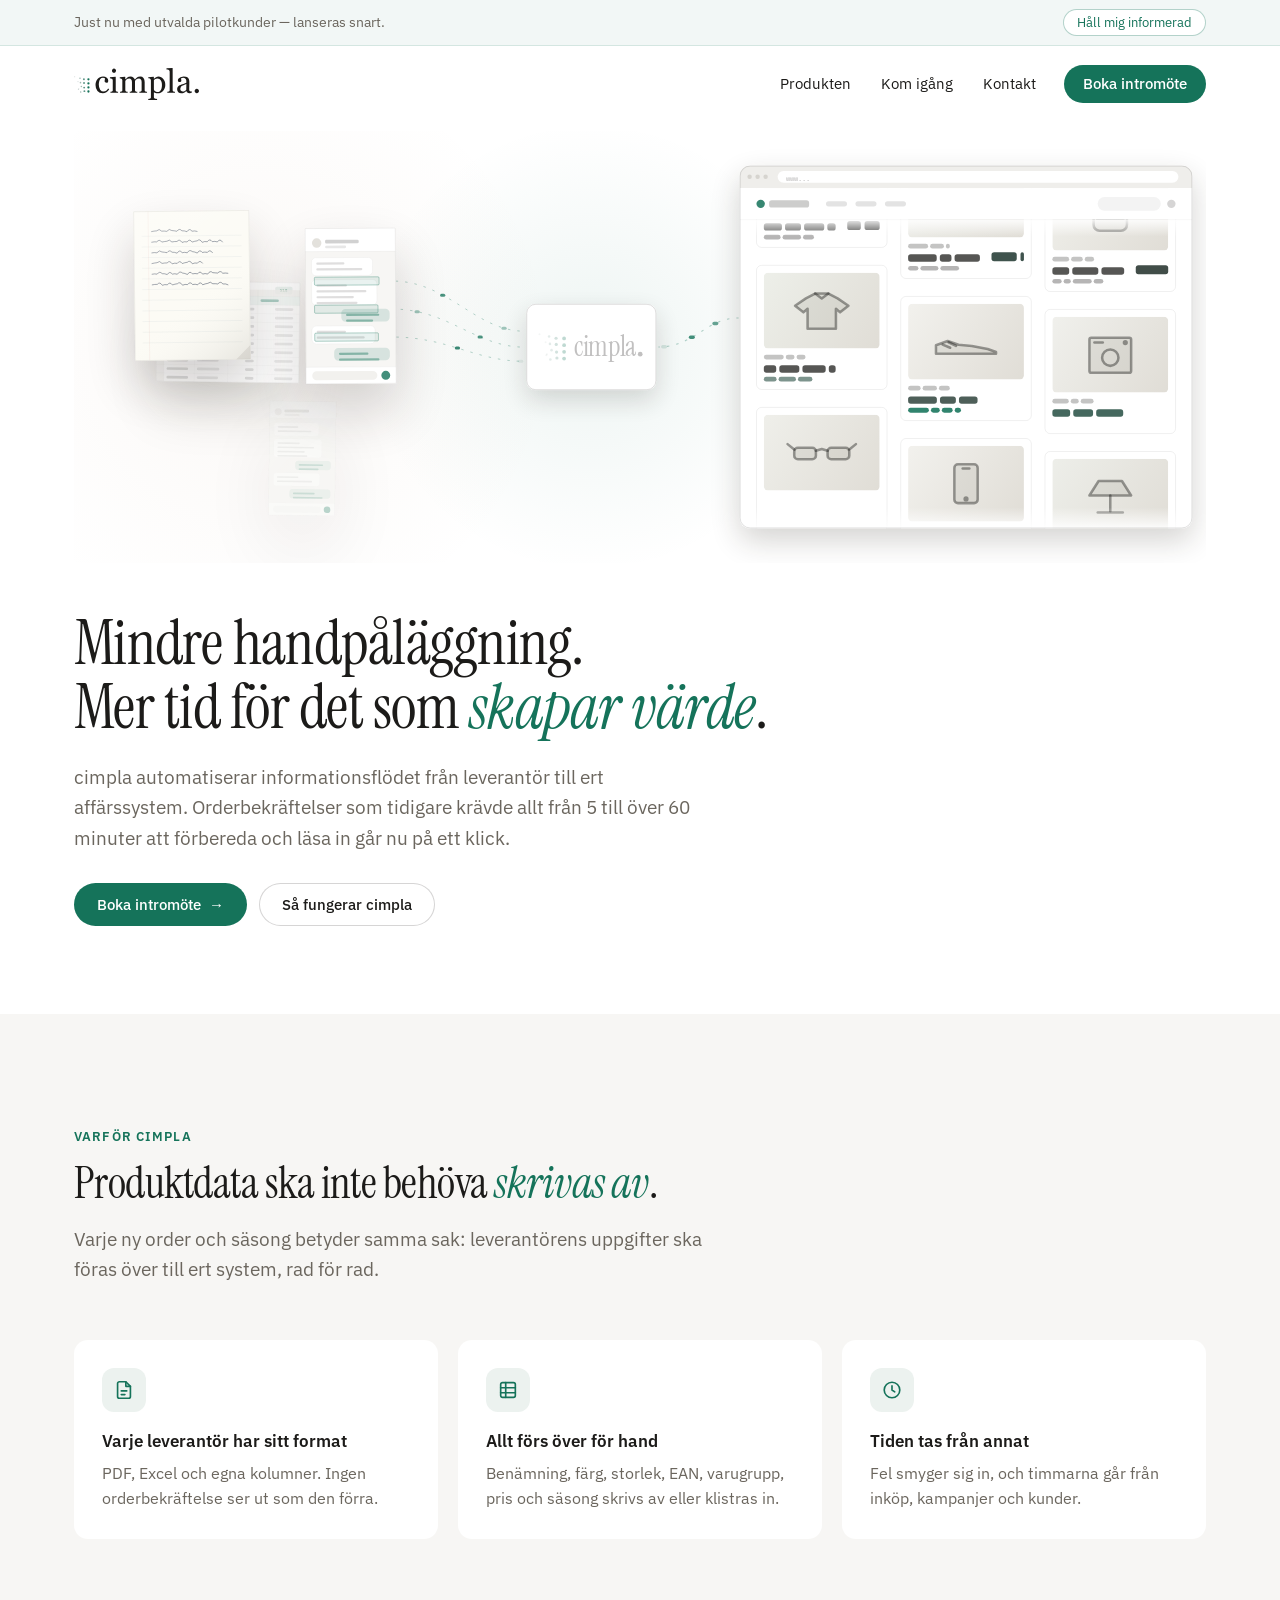
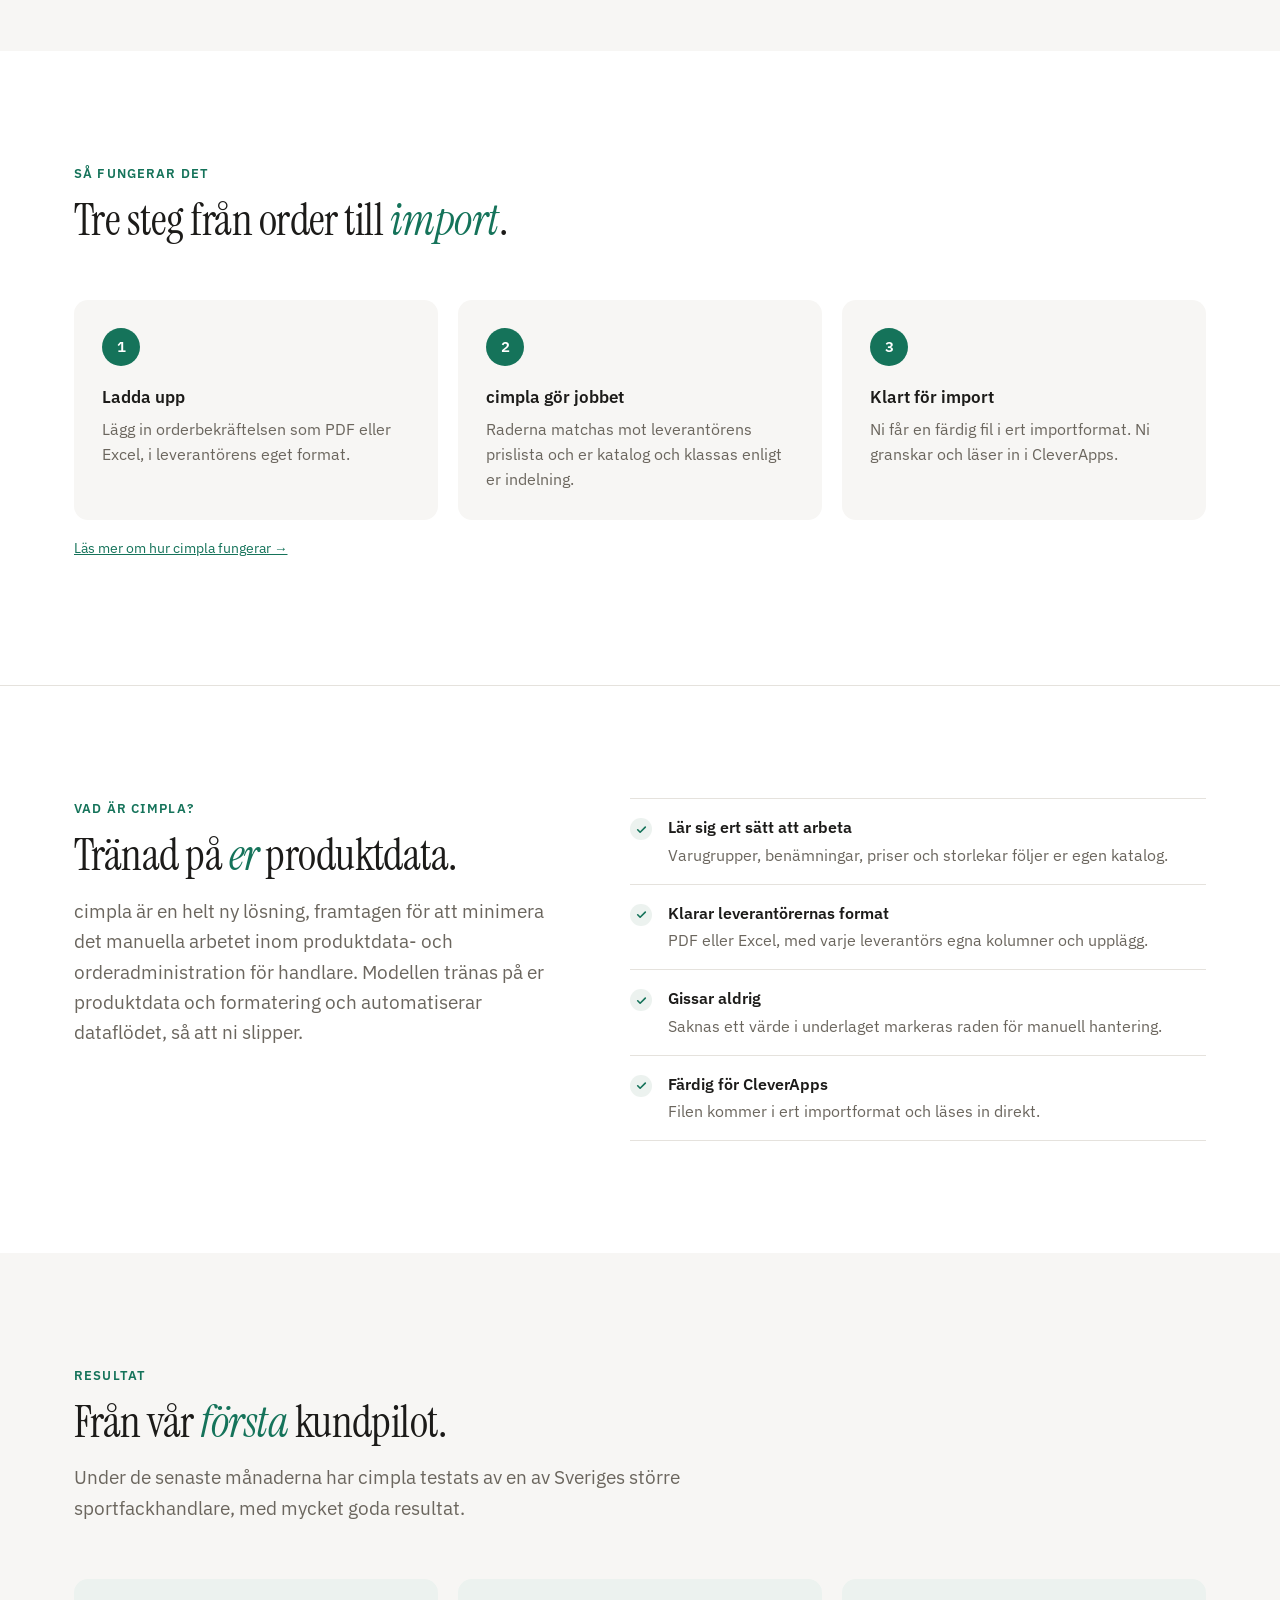
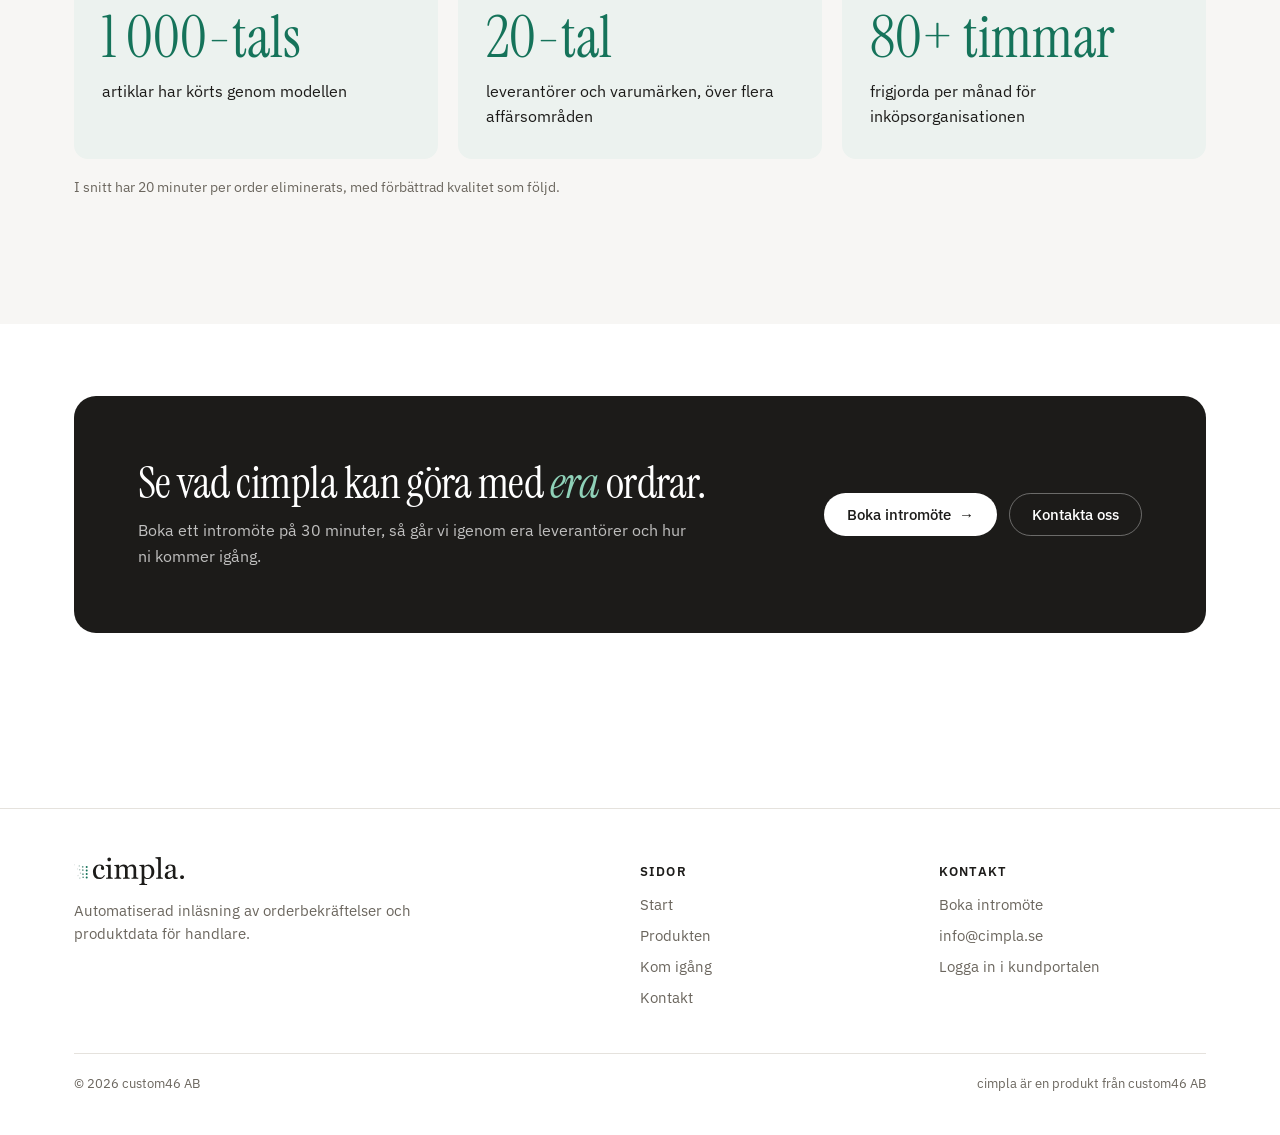
==== commit df945858: "Ny bokningslänk (fungerar för gäster), NOTIFY_TO-kommentaren = info@cimpla.se Co-Authored-By: Claude" ====
--- a/index.html
+++ b/index.html
@@ -44,9 +44,9 @@
         <li><a href="/kom-igang/">Kom igång</a></li>
         <li><a href="/kontakt/">Kontakt</a></li>
       </ul>
-      <a class="btn btn-primary" href="https://bookings.cloud.microsoft/bookwithme/user/aa3e1d3efdc740cd8d040a6217d3f782@custom46.com/meetingtype/5Ic_NFd3eEyxhRShdKH20Q2?bookingcode=93336e2b-7a61-4908-9747-11b28bbf9ae5&amp;anonymous&amp;ismsaljsauthenabled&amp;ep=mlink" target="_blank" rel="noopener">Boka intromöte</a>
+      <a class="btn btn-primary" href="https://bookings.cloud.microsoft/bookwithme/user/aa3e1d3efdc740cd8d040a6217d3f782@custom46.com/meetingtype/5Ic_NFd3eEyxhRShdKH20Q2?bookingcode=93336e2b-7a61-4908-9747-11b28bbf9ae5&amp;anonymous&amp;ismsaljsauthenabled&amp;ep=mLinkFromTile" target="_blank" rel="noopener">Boka intromöte</a>
     </nav>
-    <a class="btn btn-primary head-cta" href="https://bookings.cloud.microsoft/bookwithme/user/aa3e1d3efdc740cd8d040a6217d3f782@custom46.com/meetingtype/5Ic_NFd3eEyxhRShdKH20Q2?bookingcode=93336e2b-7a61-4908-9747-11b28bbf9ae5&amp;anonymous&amp;ismsaljsauthenabled&amp;ep=mlink" target="_blank" rel="noopener">Boka intromöte</a>
+    <a class="btn btn-primary head-cta" href="https://bookings.cloud.microsoft/bookwithme/user/aa3e1d3efdc740cd8d040a6217d3f782@custom46.com/meetingtype/5Ic_NFd3eEyxhRShdKH20Q2?bookingcode=93336e2b-7a61-4908-9747-11b28bbf9ae5&amp;anonymous&amp;ismsaljsauthenabled&amp;ep=mLinkFromTile" target="_blank" rel="noopener">Boka intromöte</a>
   </div>
 </header>
 
@@ -57,7 +57,7 @@
       <h1>Mindre handpåläggning.<br class="br-wide"> Mer tid för det som <em>skapar värde</em>.</h1>
       <p class="lede">cimpla automatiserar informationsflödet från leverantör till ert affärssystem. Orderbekräftelser som tidigare krävde allt från 5 till över 60 minuter att förbereda och läsa in går nu på ett klick.</p>
       <div class="hero-actions">
-        <a class="btn btn-primary" href="https://bookings.cloud.microsoft/bookwithme/user/aa3e1d3efdc740cd8d040a6217d3f782@custom46.com/meetingtype/5Ic_NFd3eEyxhRShdKH20Q2?bookingcode=93336e2b-7a61-4908-9747-11b28bbf9ae5&amp;anonymous&amp;ismsaljsauthenabled&amp;ep=mlink" target="_blank" rel="noopener">Boka intromöte <span class="arrow" aria-hidden="true">→</span></a>
+        <a class="btn btn-primary" href="https://bookings.cloud.microsoft/bookwithme/user/aa3e1d3efdc740cd8d040a6217d3f782@custom46.com/meetingtype/5Ic_NFd3eEyxhRShdKH20Q2?bookingcode=93336e2b-7a61-4908-9747-11b28bbf9ae5&amp;anonymous&amp;ismsaljsauthenabled&amp;ep=mLinkFromTile" target="_blank" rel="noopener">Boka intromöte <span class="arrow" aria-hidden="true">→</span></a>
         <a class="btn btn-secondary" href="/produkt/">Så fungerar cimpla</a>
       </div>
     </div>
@@ -159,7 +159,7 @@
           <p>Boka ett intromöte på 30 minuter, så går vi igenom era leverantörer och hur ni kommer igång.</p>
         </div>
         <div class="cta-actions">
-          <a class="btn btn-light" href="https://bookings.cloud.microsoft/bookwithme/user/aa3e1d3efdc740cd8d040a6217d3f782@custom46.com/meetingtype/5Ic_NFd3eEyxhRShdKH20Q2?bookingcode=93336e2b-7a61-4908-9747-11b28bbf9ae5&amp;anonymous&amp;ismsaljsauthenabled&amp;ep=mlink" target="_blank" rel="noopener">Boka intromöte <span class="arrow" aria-hidden="true">→</span></a>
+          <a class="btn btn-light" href="https://bookings.cloud.microsoft/bookwithme/user/aa3e1d3efdc740cd8d040a6217d3f782@custom46.com/meetingtype/5Ic_NFd3eEyxhRShdKH20Q2?bookingcode=93336e2b-7a61-4908-9747-11b28bbf9ae5&amp;anonymous&amp;ismsaljsauthenabled&amp;ep=mLinkFromTile" target="_blank" rel="noopener">Boka intromöte <span class="arrow" aria-hidden="true">→</span></a>
           <a class="btn btn-outline-light" href="/kontakt/">Kontakta oss</a>
         </div>
       </div>
@@ -186,7 +186,7 @@
       <div>
         <h4>Kontakt</h4>
         <ul>
-          <li><a href="https://bookings.cloud.microsoft/bookwithme/user/aa3e1d3efdc740cd8d040a6217d3f782@custom46.com/meetingtype/5Ic_NFd3eEyxhRShdKH20Q2?bookingcode=93336e2b-7a61-4908-9747-11b28bbf9ae5&amp;anonymous&amp;ismsaljsauthenabled&amp;ep=mlink" target="_blank" rel="noopener">Boka intromöte</a></li>
+          <li><a href="https://bookings.cloud.microsoft/bookwithme/user/aa3e1d3efdc740cd8d040a6217d3f782@custom46.com/meetingtype/5Ic_NFd3eEyxhRShdKH20Q2?bookingcode=93336e2b-7a61-4908-9747-11b28bbf9ae5&amp;anonymous&amp;ismsaljsauthenabled&amp;ep=mLinkFromTile" target="_blank" rel="noopener">Boka intromöte</a></li>
           <li><a href="mailto:info@cimpla.se">info@cimpla.se</a></li>
           <li><a href="https://portal.cimpla.se">Logga in i kundportalen</a></li>
         </ul>
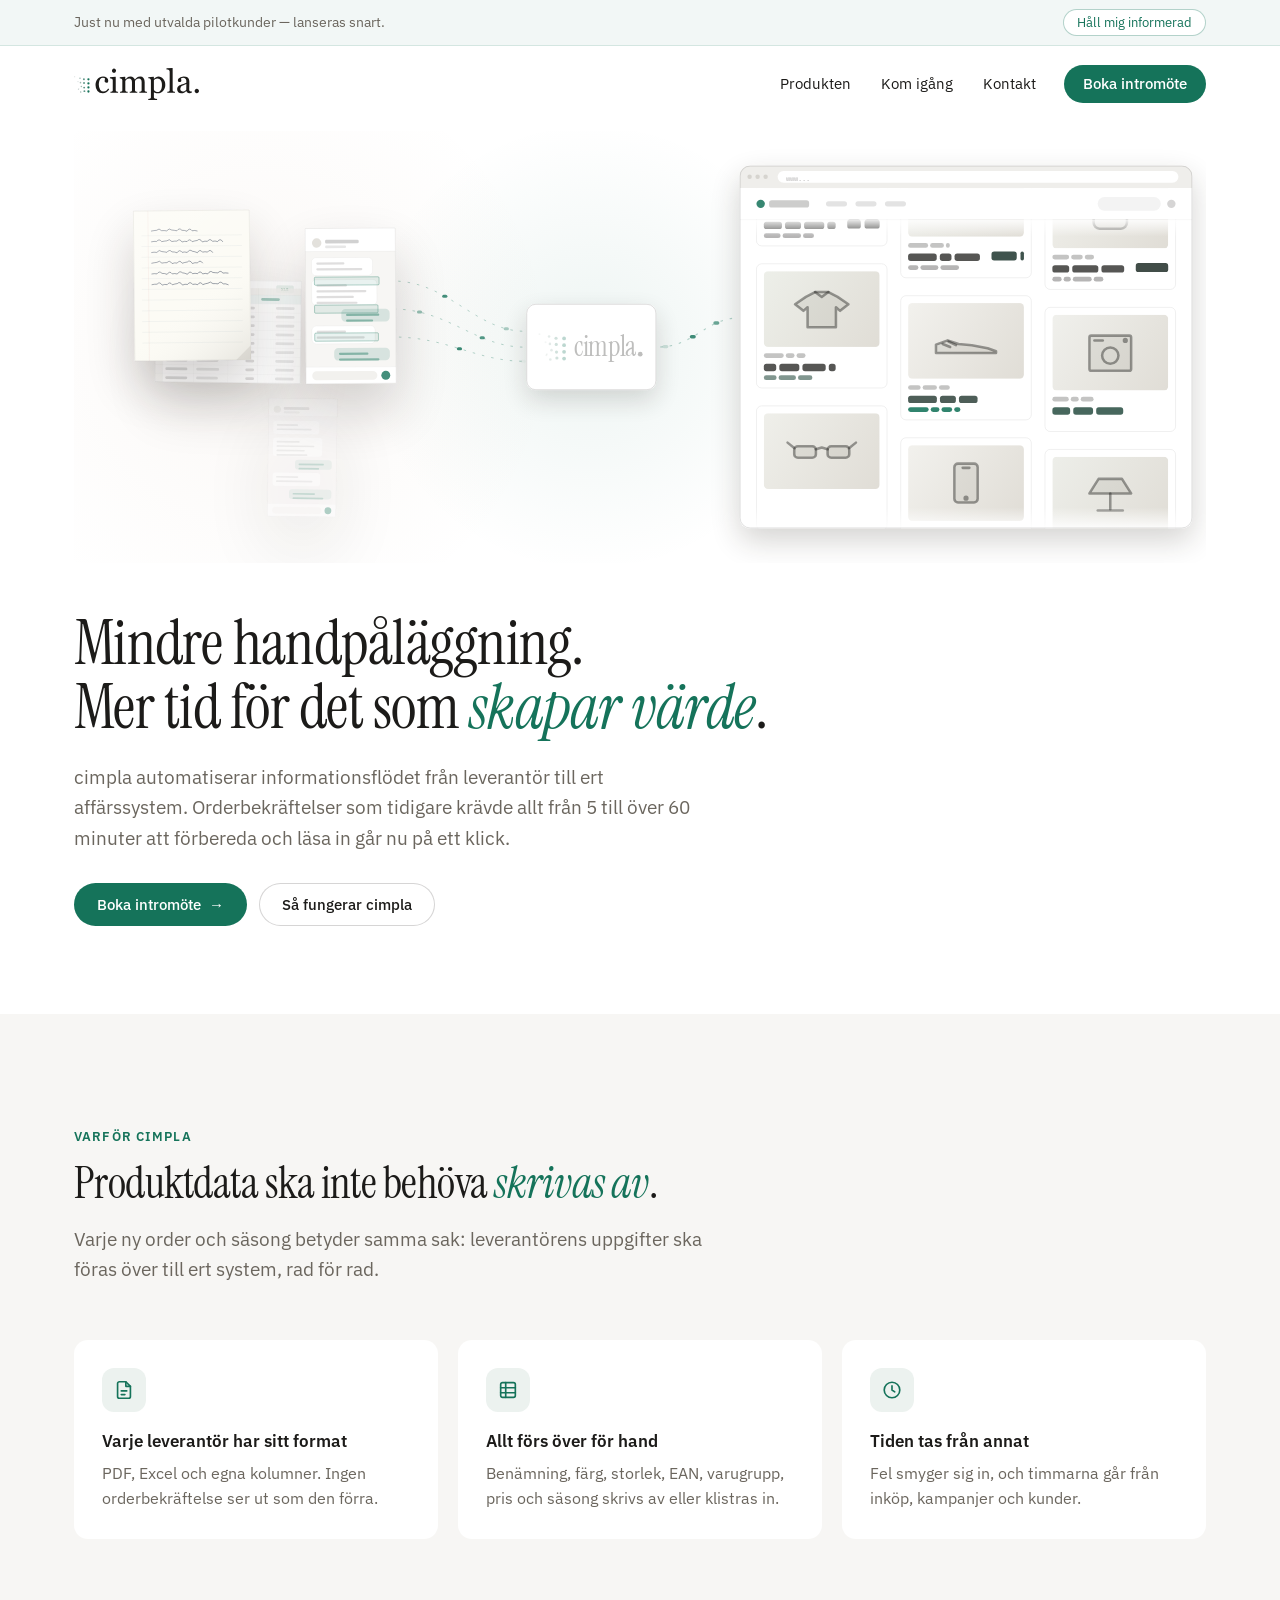
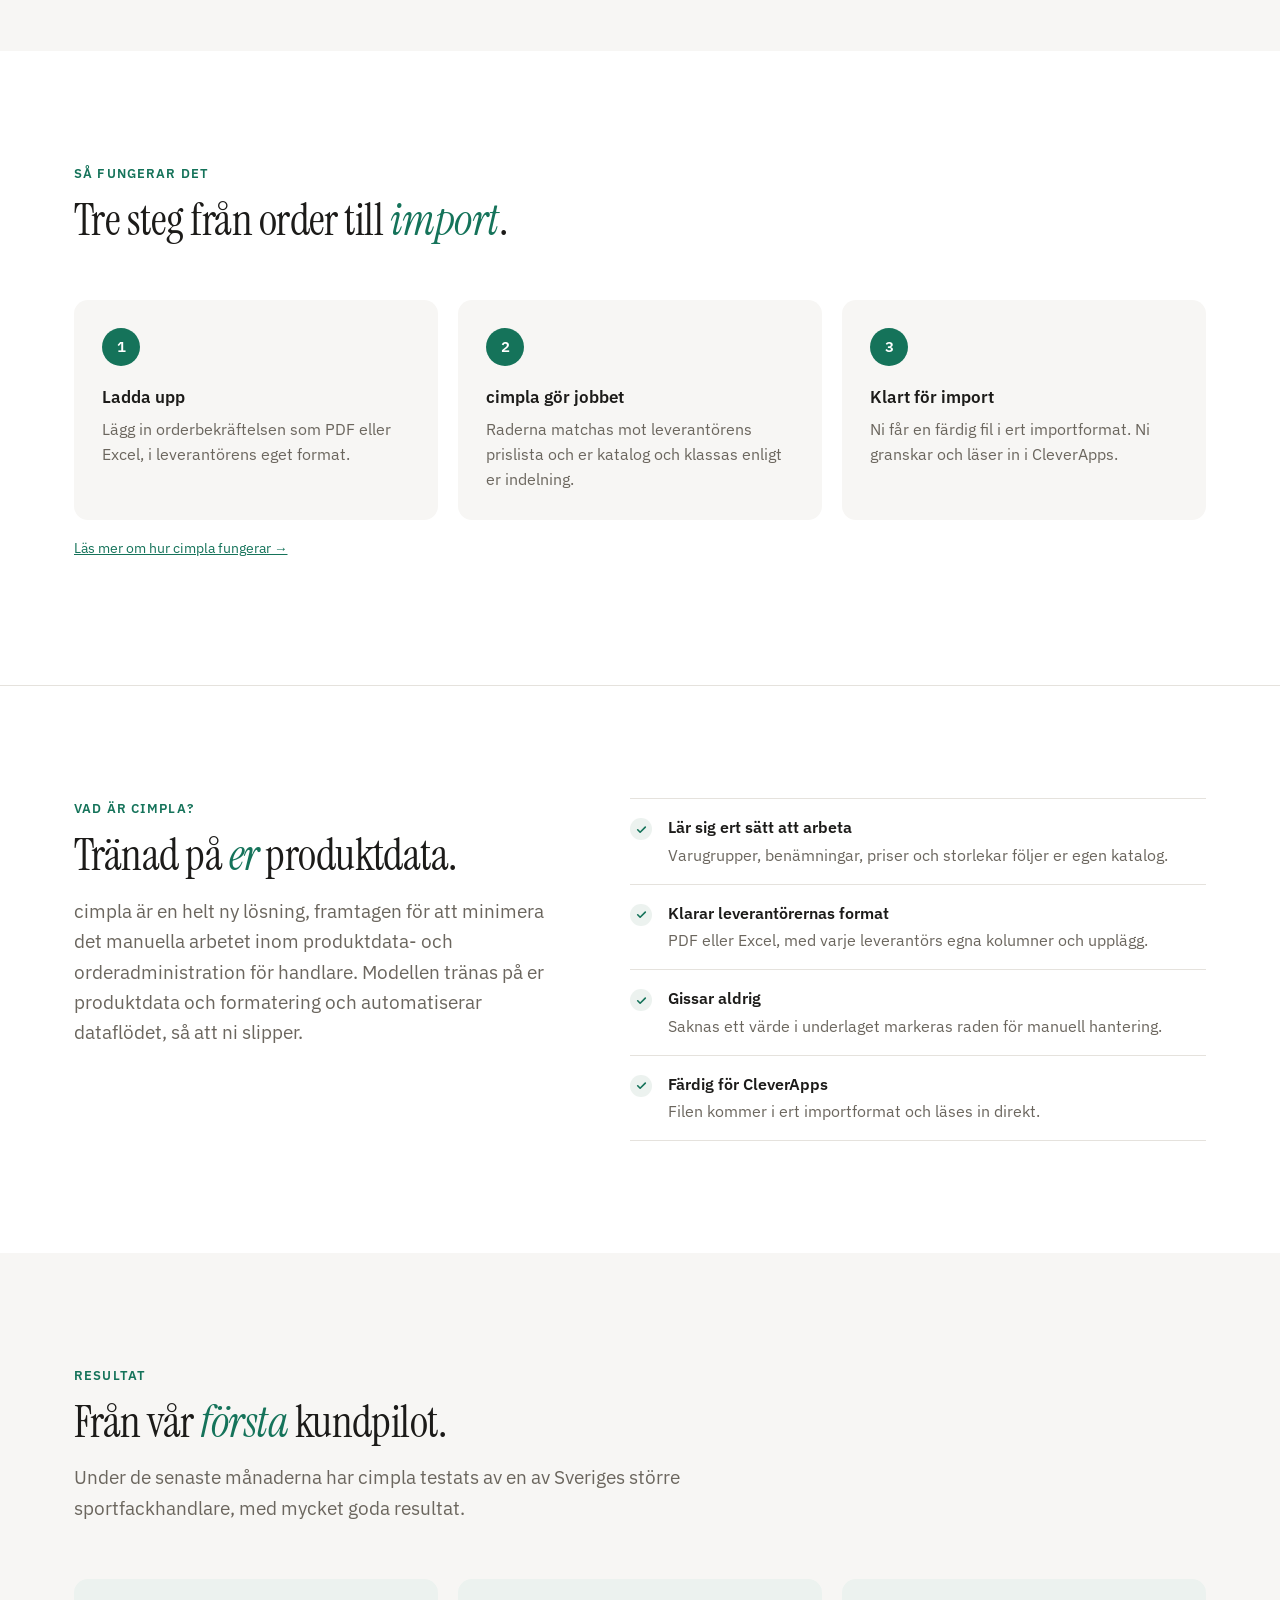
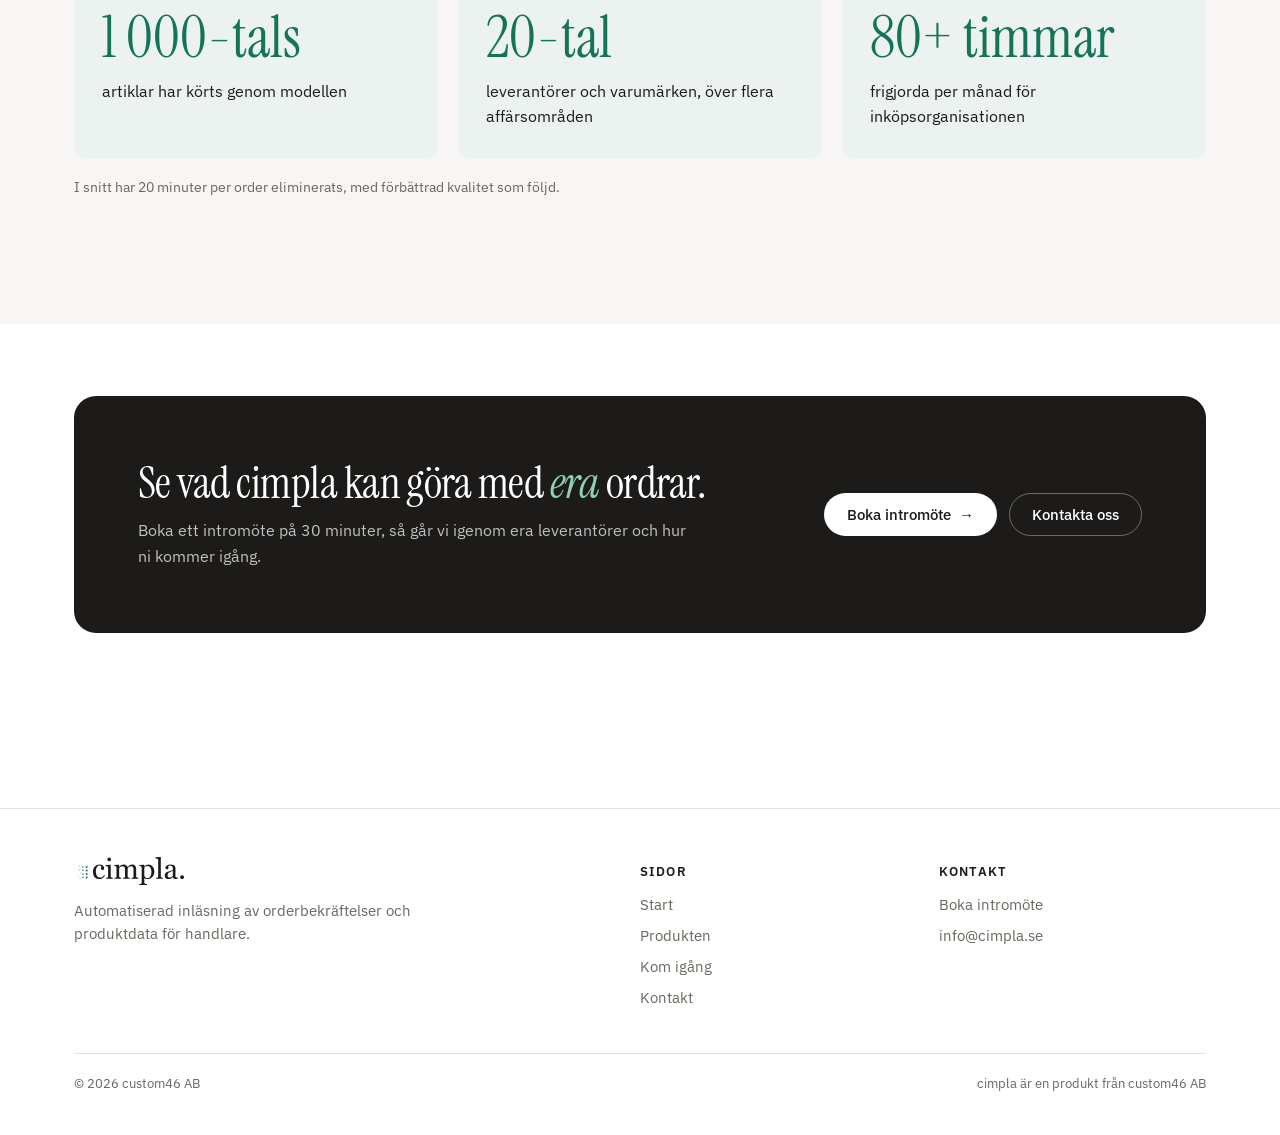
==== commit 4e5f114d: "Dölj länken till kundportalen i sidfoten tills vidare Co-Authored-By: Claude Opus 5.5 <noreply@anthr" ====
--- a/index.html
+++ b/index.html
@@ -188,7 +188,7 @@
         <ul>
           <li><a href="https://bookings.cloud.microsoft/bookwithme/user/aa3e1d3efdc740cd8d040a6217d3f782@custom46.com/meetingtype/5Ic_NFd3eEyxhRShdKH20Q2?bookingcode=93336e2b-7a61-4908-9747-11b28bbf9ae5&amp;anonymous&amp;ismsaljsauthenabled&amp;ep=mLinkFromTile" target="_blank" rel="noopener">Boka intromöte</a></li>
           <li><a href="mailto:info@cimpla.se">info@cimpla.se</a></li>
-          <li><a href="https://portal.cimpla.se">Logga in i kundportalen</a></li>
+          <!-- Dold tills vidare (Hugo 2026-10-12): <li><a href="https://portal.cimpla.se">Logga in i kundportalen</a></li> -->
         </ul>
       </div>
     </div>
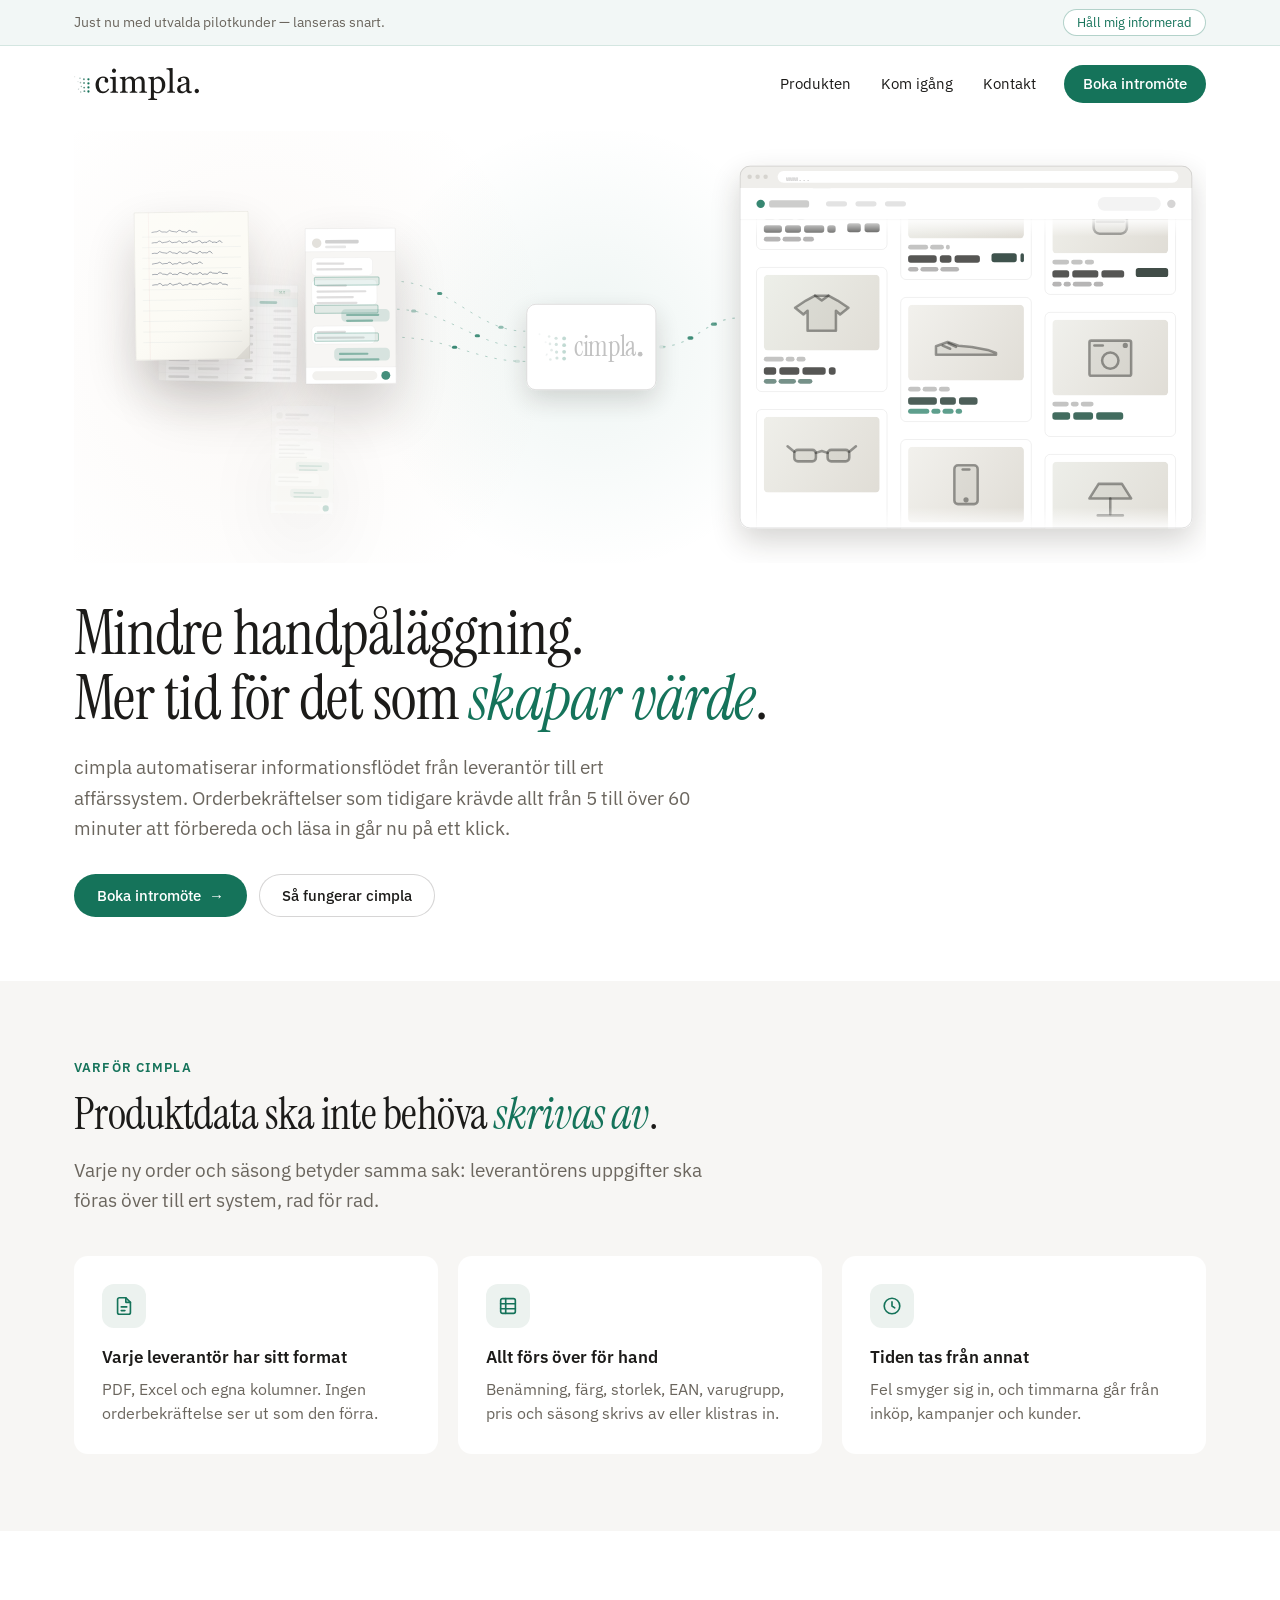
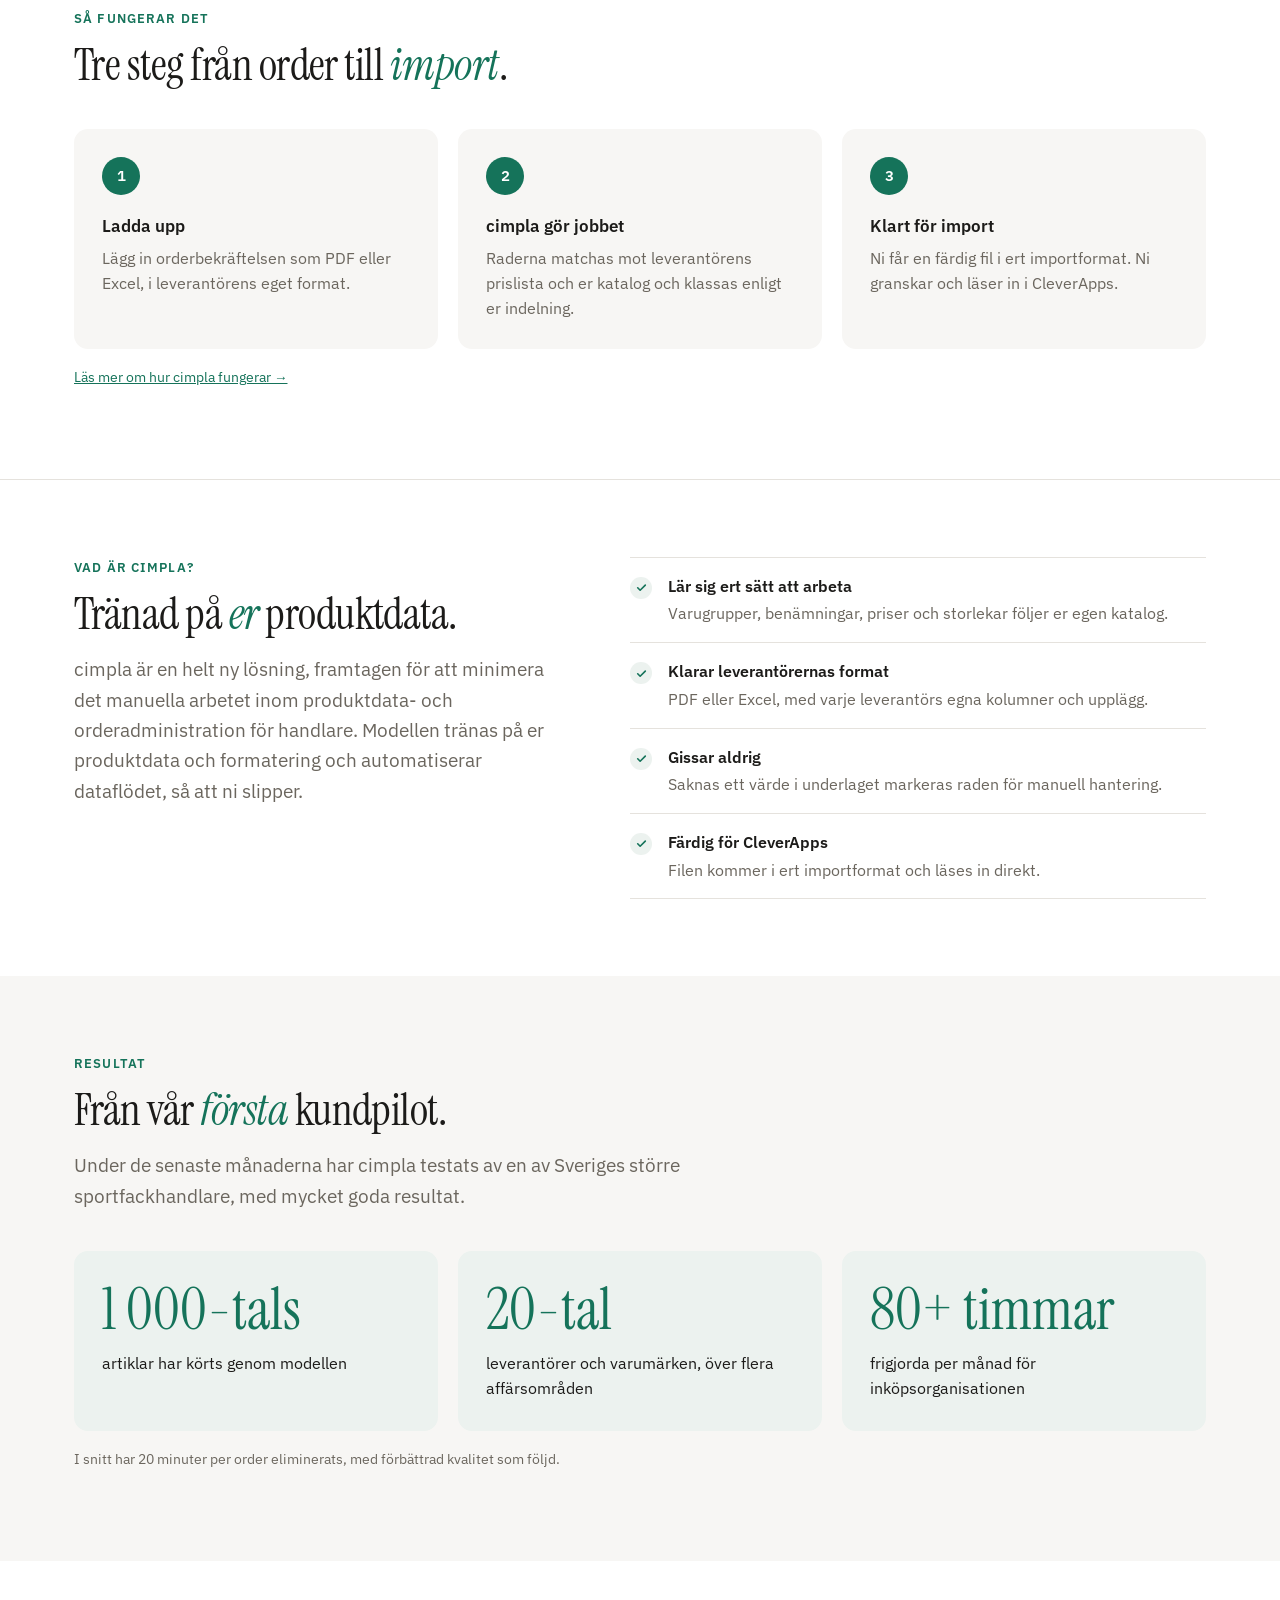
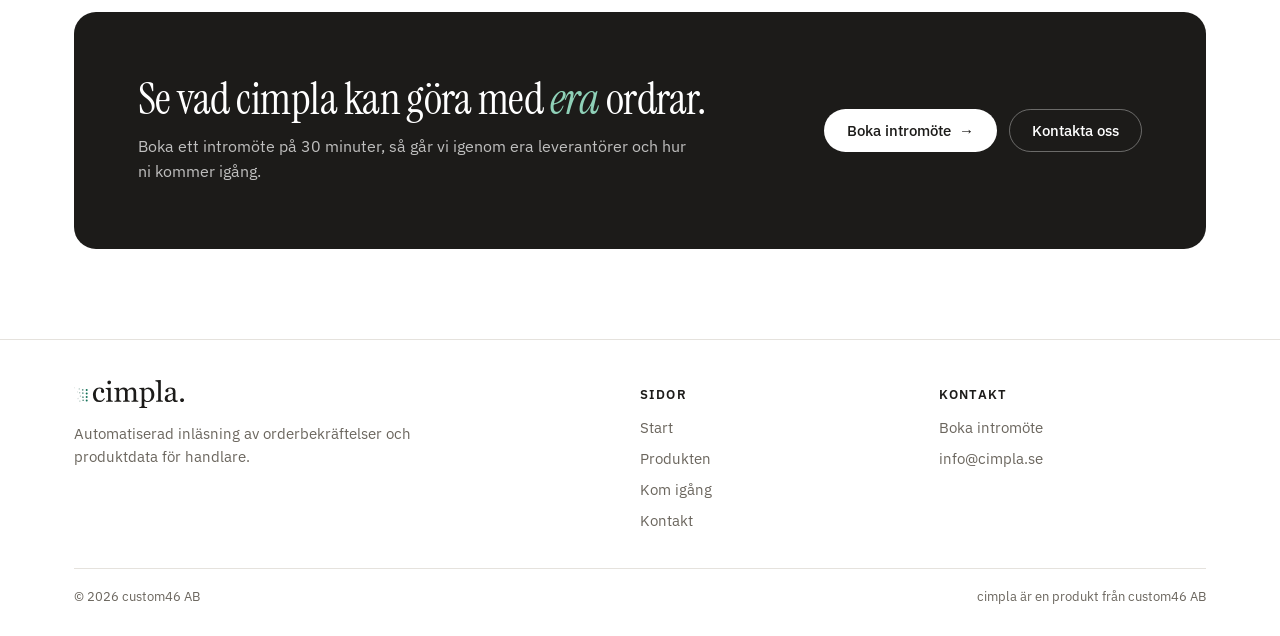
==== commit 67fdade7: "Mindre luft mellan avsnitt och mot sidfoten Co-Authored-By: Claude Opus 5.5 <noreply@anthropic.com>" ====
--- a/index.html
+++ b/index.html
@@ -21,7 +21,7 @@
 <link rel="preload" href="/fonts/InstrumentSerif-400-normal-latin.woff2" as="font" type="font/woff2" crossorigin>
 <link rel="preload" href="/fonts/IBMPlexSans-400-normal-latin.woff2" as="font" type="font/woff2" crossorigin>
 <link rel="stylesheet" href="/fonts.css">
-<link rel="stylesheet" href="/styles.css?v=20261012b">
+<link rel="stylesheet" href="/styles.css?v=20261012c">
 </head>
 <body>
 <a class="skip" href="#main">Hoppa till innehållet</a>
@@ -229,7 +229,7 @@
   </div>
 </dialog>
 
-<script src="/site.js?v=20261012b"></script>
-<script src="/hero.js?v=20261012b"></script>
+<script src="/site.js?v=20261012c"></script>
+<script src="/hero.js?v=20261012c"></script>
 </body>
 </html>
--- a/styles.css
+++ b/styles.css
@@ -99,21 +99,21 @@
 .muted{color:var(--muted)}
 
 /* ---------- sektioner ---------- */
-.sec{padding:clamp(64px,9vw,112px) 0}
-.sec-tight{padding:clamp(48px,6vw,72px) 0}
-.sec-head{max-width:720px;margin-bottom:clamp(36px,5vw,56px)}
+.sec{padding:clamp(48px,6vw,80px) 0}
+.sec-tight{padding:clamp(32px,4vw,56px) 0}
+.sec-head{max-width:720px;margin-bottom:clamp(28px,3.5vw,40px)}
 .sec-alt{background:var(--card)}
 .divider{border:0;border-top:1px solid var(--line);margin:0}
 
 /* hero (start) */
-.hero-copy{padding:clamp(28px,4vw,48px) 0 clamp(56px,7vw,88px);max-width:1000px}
+.hero-copy{padding:clamp(24px,3vw,40px) 0 clamp(40px,5vw,64px);max-width:1000px}
 @media (max-width:700px){ .br-wide{display:none} }
 .hero-actions{display:flex;flex-wrap:wrap;gap:12px;margin-top:30px}
 .band{position:relative;width:100%;height:clamp(320px,48vh,520px);margin-top:8px}
 .band canvas{display:block;width:100%;height:100%}
 
 /* sidhuvud för undersidor */
-.page-hero{padding:clamp(48px,7vw,96px) 0 clamp(40px,5vw,64px);border-bottom:1px solid var(--line)}
+.page-hero{padding:clamp(40px,5vw,72px) 0 clamp(32px,4vw,48px);border-bottom:1px solid var(--line)}
 .page-hero h1{max-width:900px}
 
 /* ---------- kort och rutnät ---------- */
@@ -184,7 +184,7 @@
 /* tidslinje (kom igång) */
 .timeline{list-style:none;margin:0;padding:0;counter-reset:fas}
 .timeline li{position:relative;display:grid;grid-template-columns:72px minmax(0,1fr);gap:18px;
-  padding:0 0 40px}
+  padding:0 0 30px}
 .timeline li:last-child{padding-bottom:0}
 .timeline li::before{counter-increment:fas;content:counter(fas);display:flex;align-items:center;justify-content:center;
   width:48px;height:48px;border-radius:50%;background:var(--green);color:#fff;font-weight:600;font-size:17px;
@@ -250,7 +250,7 @@
 .modal .lede{font-size:15px;margin:0 0 22px}
 
 /* ---------- sidfot ---------- */
-.site-foot{border-top:1px solid var(--line);margin-top:clamp(64px,8vw,104px);padding:48px 0 40px;font-size:14.5px}
+.site-foot{border-top:1px solid var(--line);margin-top:clamp(24px,3vw,40px);padding:40px 0 28px;font-size:14.5px}
 .foot-grid{display:grid;grid-template-columns:minmax(0,2fr) repeat(2,minmax(0,1fr));gap:32px}
 @media (max-width:720px){ .foot-grid{grid-template-columns:1fr 1fr} .foot-brand{grid-column:1/-1} }
 .foot-brand img{height:28px;width:auto;display:block;margin-bottom:14px}
@@ -261,6 +261,6 @@
 .site-foot a{color:var(--muted);text-decoration:none}
 .site-foot a:hover{color:var(--ink)}
 .foot-bottom{display:flex;flex-wrap:wrap;justify-content:space-between;gap:10px;border-top:1px solid var(--line);
-  margin-top:36px;padding-top:20px;color:var(--muted);font-size:13px}
+  margin-top:28px;padding-top:18px;color:var(--muted);font-size:13px}
 
 @media (prefers-reduced-motion:reduce){ *{transition:none !important} }
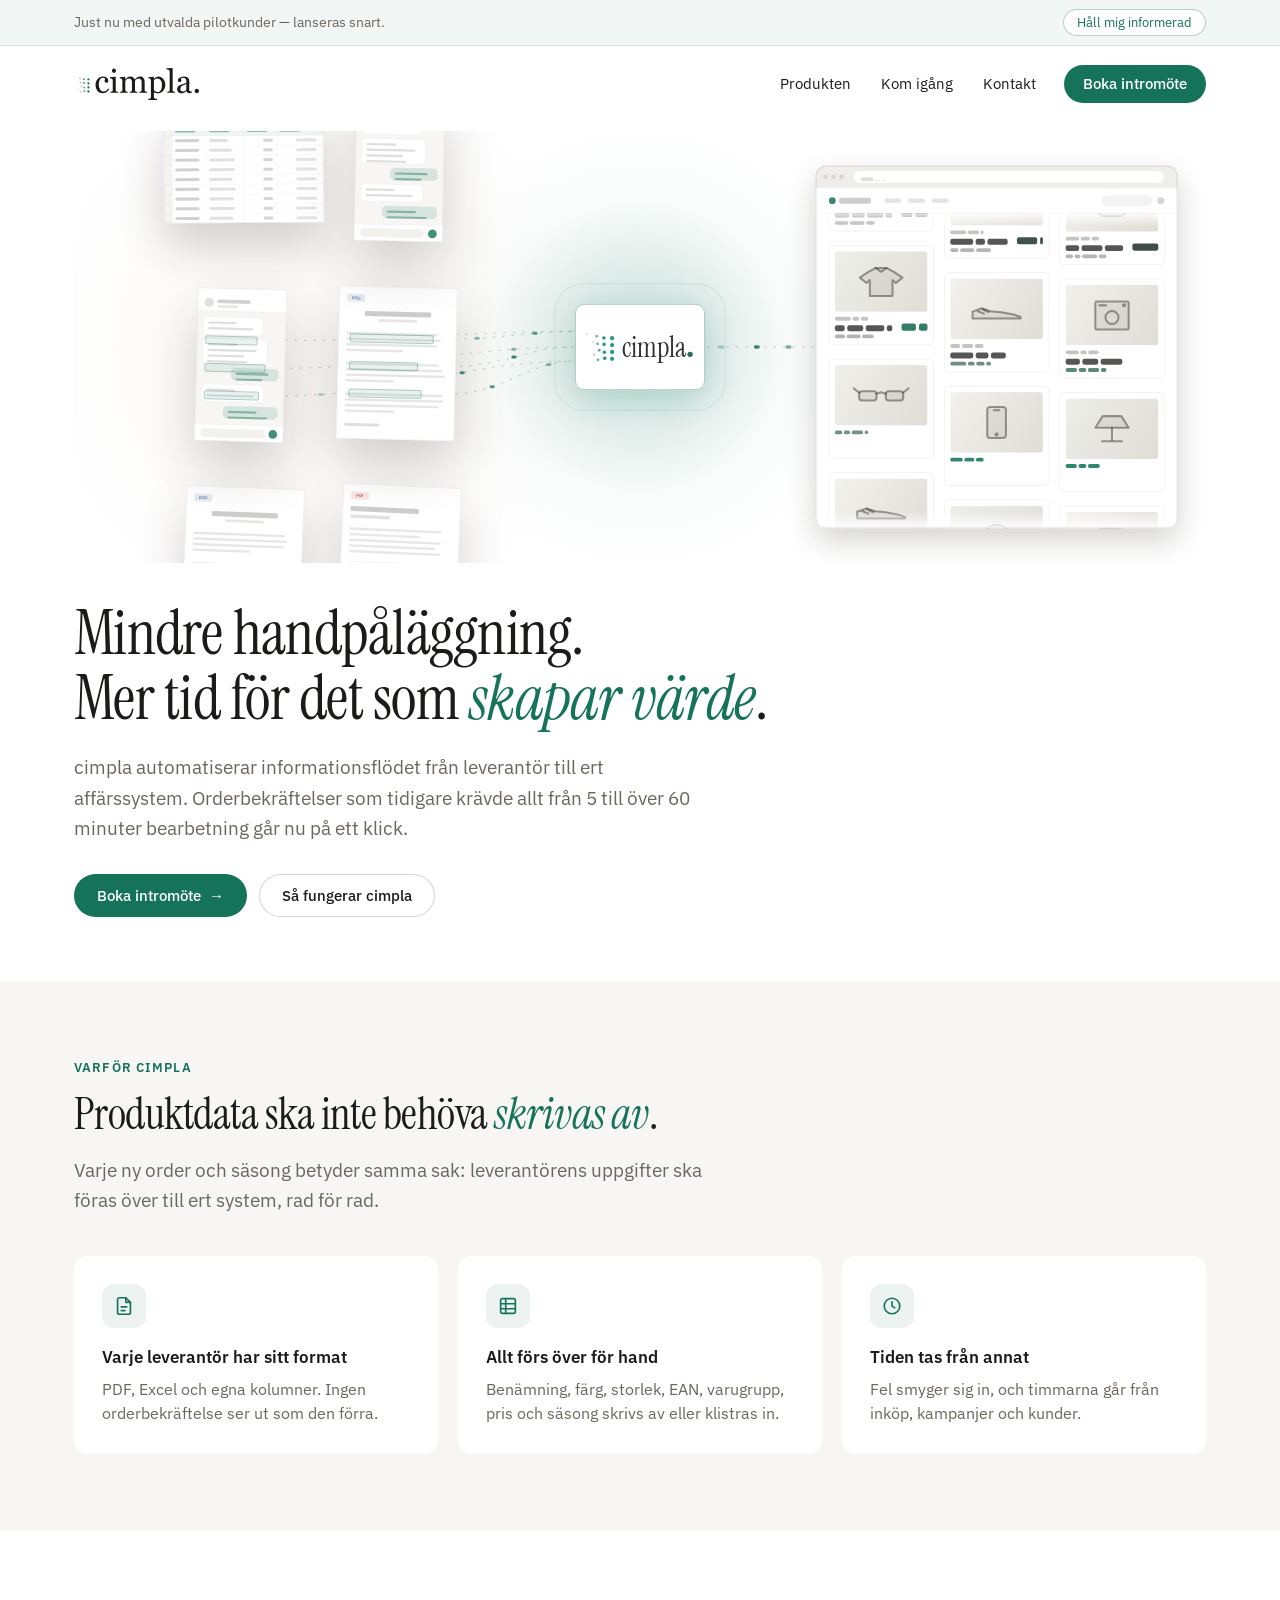
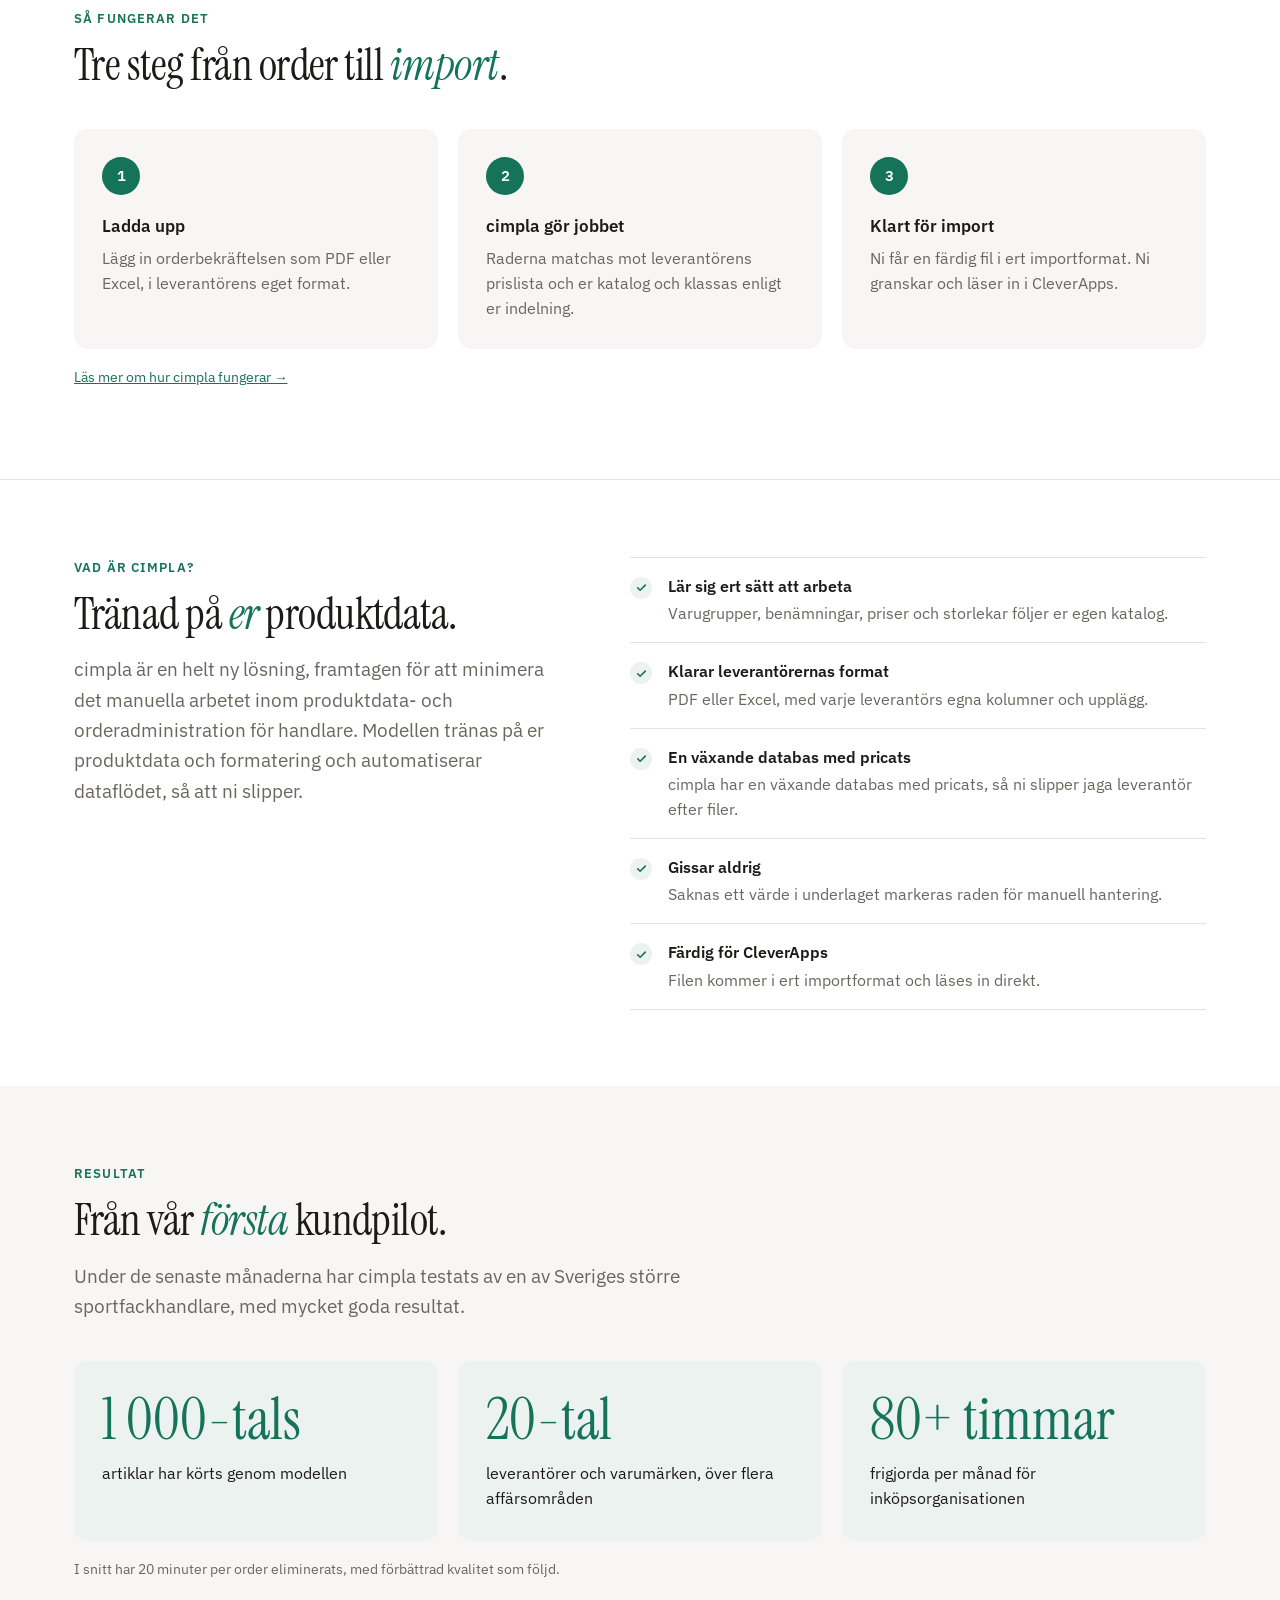
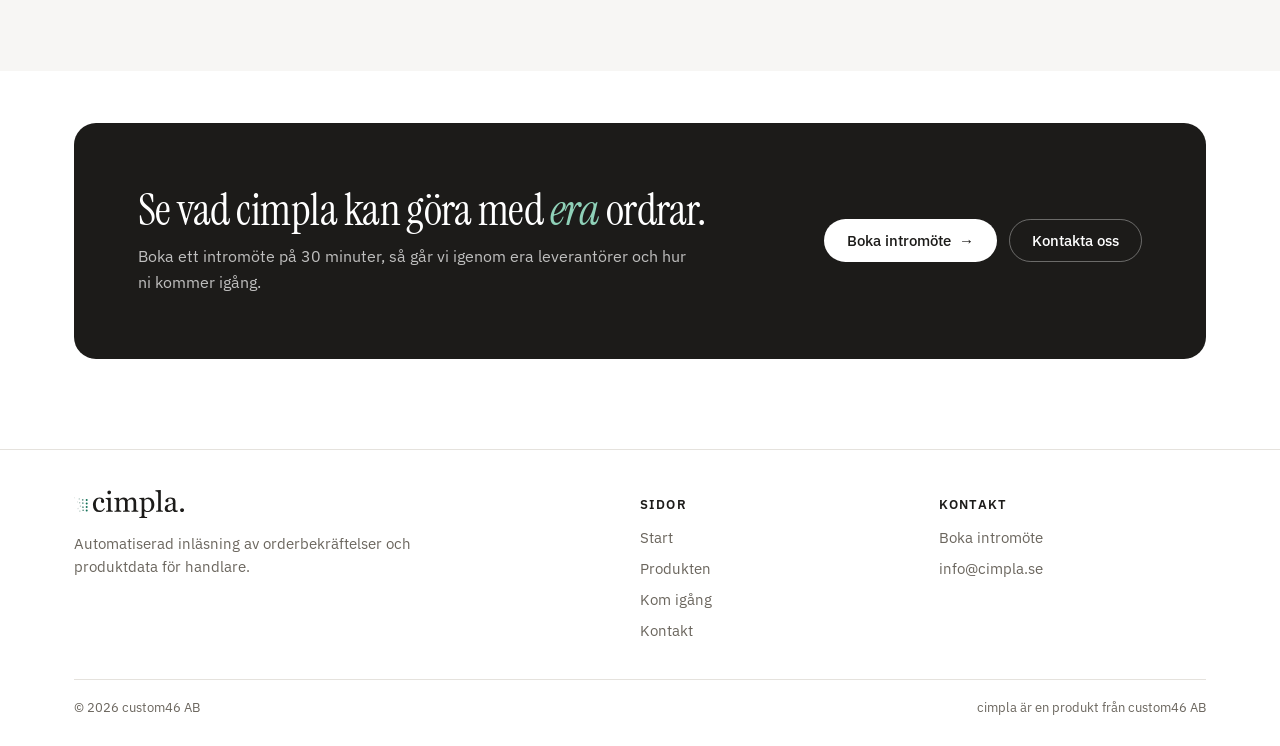
==== commit 295f37e6: "Ny heroanimation och texter om prislistedatabasen - Dokumenten faller i två kolumner med 30 % mellan" ====
--- a/index.html
+++ b/index.html
@@ -55,7 +55,7 @@
     <div class="band"><canvas id="hero" aria-hidden="true"></canvas></div>
     <div class="hero-copy">
       <h1>Mindre handpåläggning.<br class="br-wide"> Mer tid för det som <em>skapar värde</em>.</h1>
-      <p class="lede">cimpla automatiserar informationsflödet från leverantör till ert affärssystem. Orderbekräftelser som tidigare krävde allt från 5 till över 60 minuter att förbereda och läsa in går nu på ett klick.</p>
+      <p class="lede">cimpla automatiserar informationsflödet från leverantör till ert affärssystem. Orderbekräftelser som tidigare krävde allt från 5 till över 60 minuter bearbetning går nu på ett klick.</p>
       <div class="hero-actions">
         <a class="btn btn-primary" href="https://bookings.cloud.microsoft/bookwithme/user/aa3e1d3efdc740cd8d040a6217d3f782@custom46.com/meetingtype/5Ic_NFd3eEyxhRShdKH20Q2?bookingcode=93336e2b-7a61-4908-9747-11b28bbf9ae5&amp;anonymous&amp;ismsaljsauthenabled&amp;ep=mLinkFromTile" target="_blank" rel="noopener">Boka intromöte <span class="arrow" aria-hidden="true">→</span></a>
         <a class="btn btn-secondary" href="/produkt/">Så fungerar cimpla</a>
@@ -129,6 +129,7 @@
       <ul class="checks">
         <li><strong>Lär sig ert sätt att arbeta</strong><span>Varugrupper, benämningar, priser och storlekar följer er egen katalog.</span></li>
         <li><strong>Klarar leverantörernas format</strong><span>PDF eller Excel, med varje leverantörs egna kolumner och upplägg.</span></li>
+        <li><strong>En växande databas med pricats</strong><span>cimpla har en växande databas med pricats, så ni slipper jaga leverantör efter filer.</span></li>
         <li><strong>Gissar aldrig</strong><span>Saknas ett värde i underlaget markeras raden för manuell hantering.</span></li>
         <li><strong>Färdig för CleverApps</strong><span>Filen kommer i ert importformat och läses in direkt.</span></li>
       </ul>
@@ -230,6 +231,6 @@
 </dialog>
 
 <script src="/site.js?v=20261012c"></script>
-<script src="/hero.js?v=20261012c"></script>
+<script src="/hero.js?v=20261014c"></script>
 </body>
 </html>
